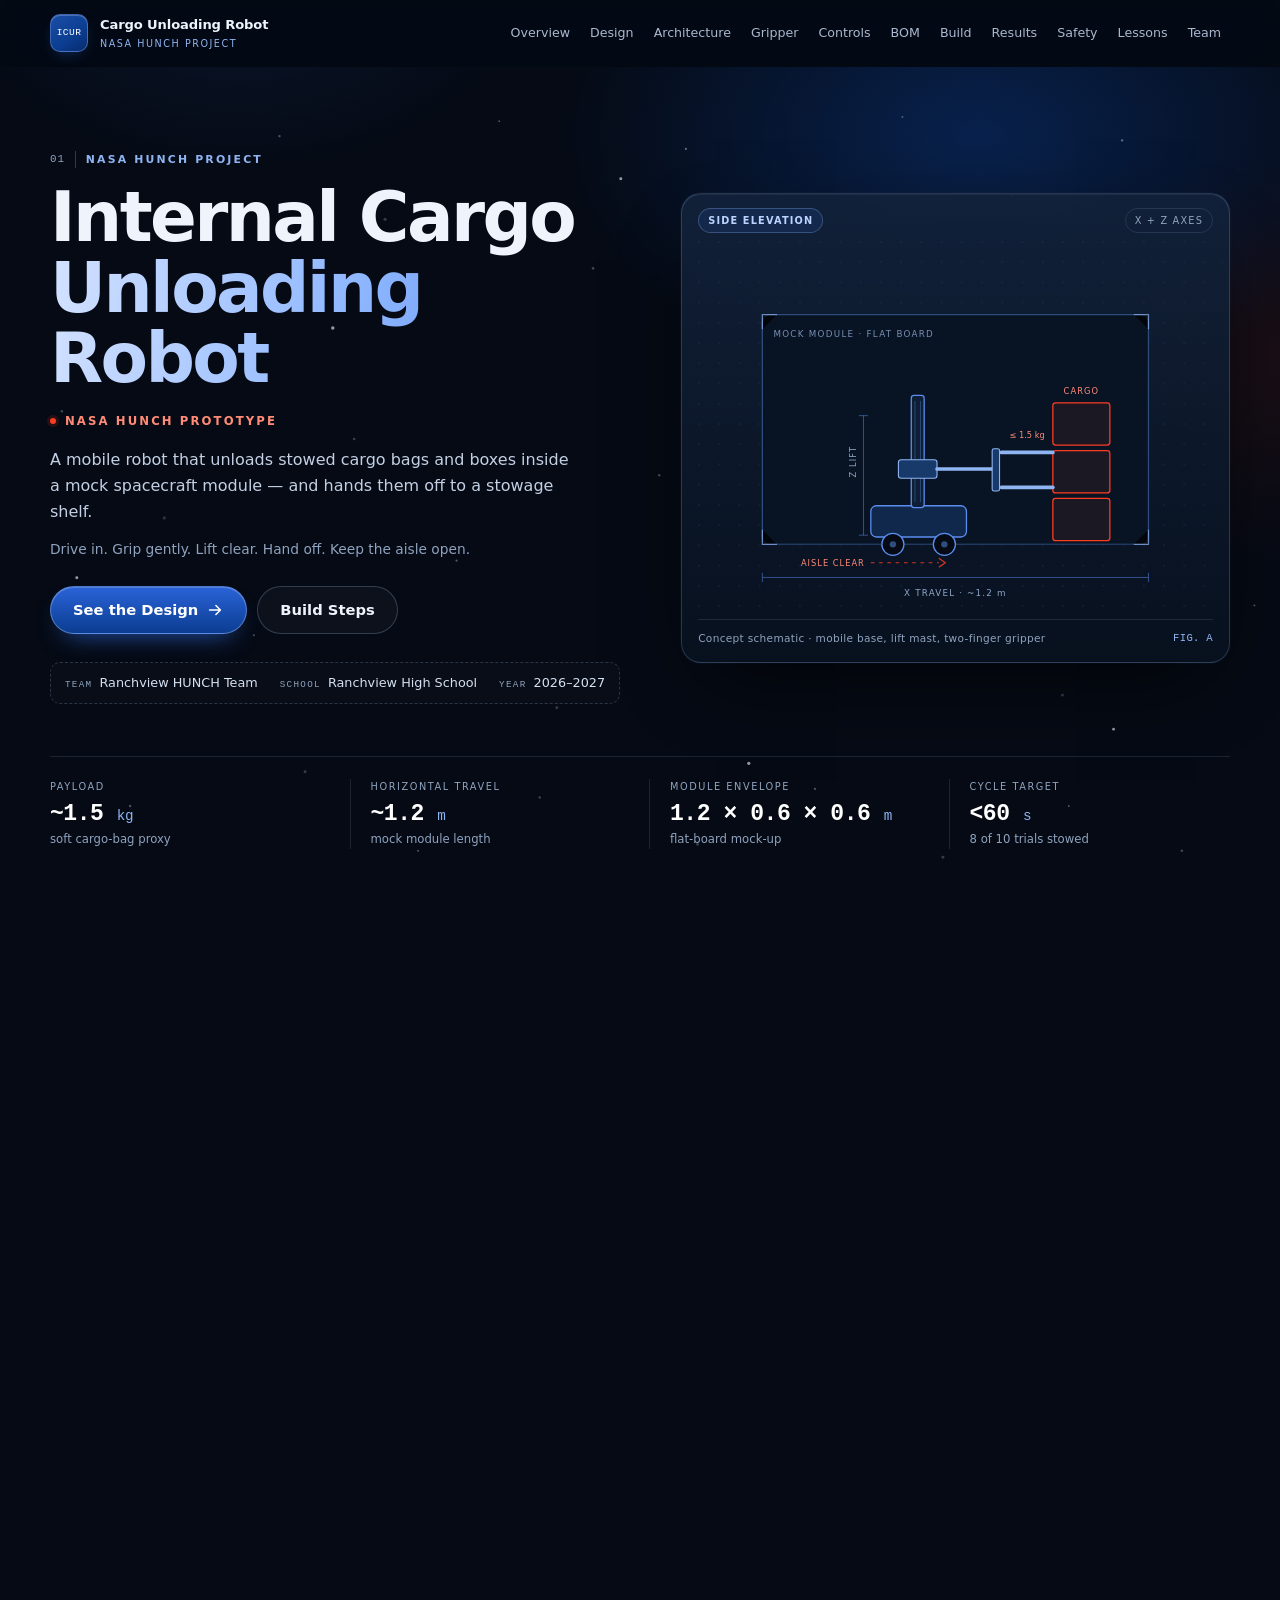
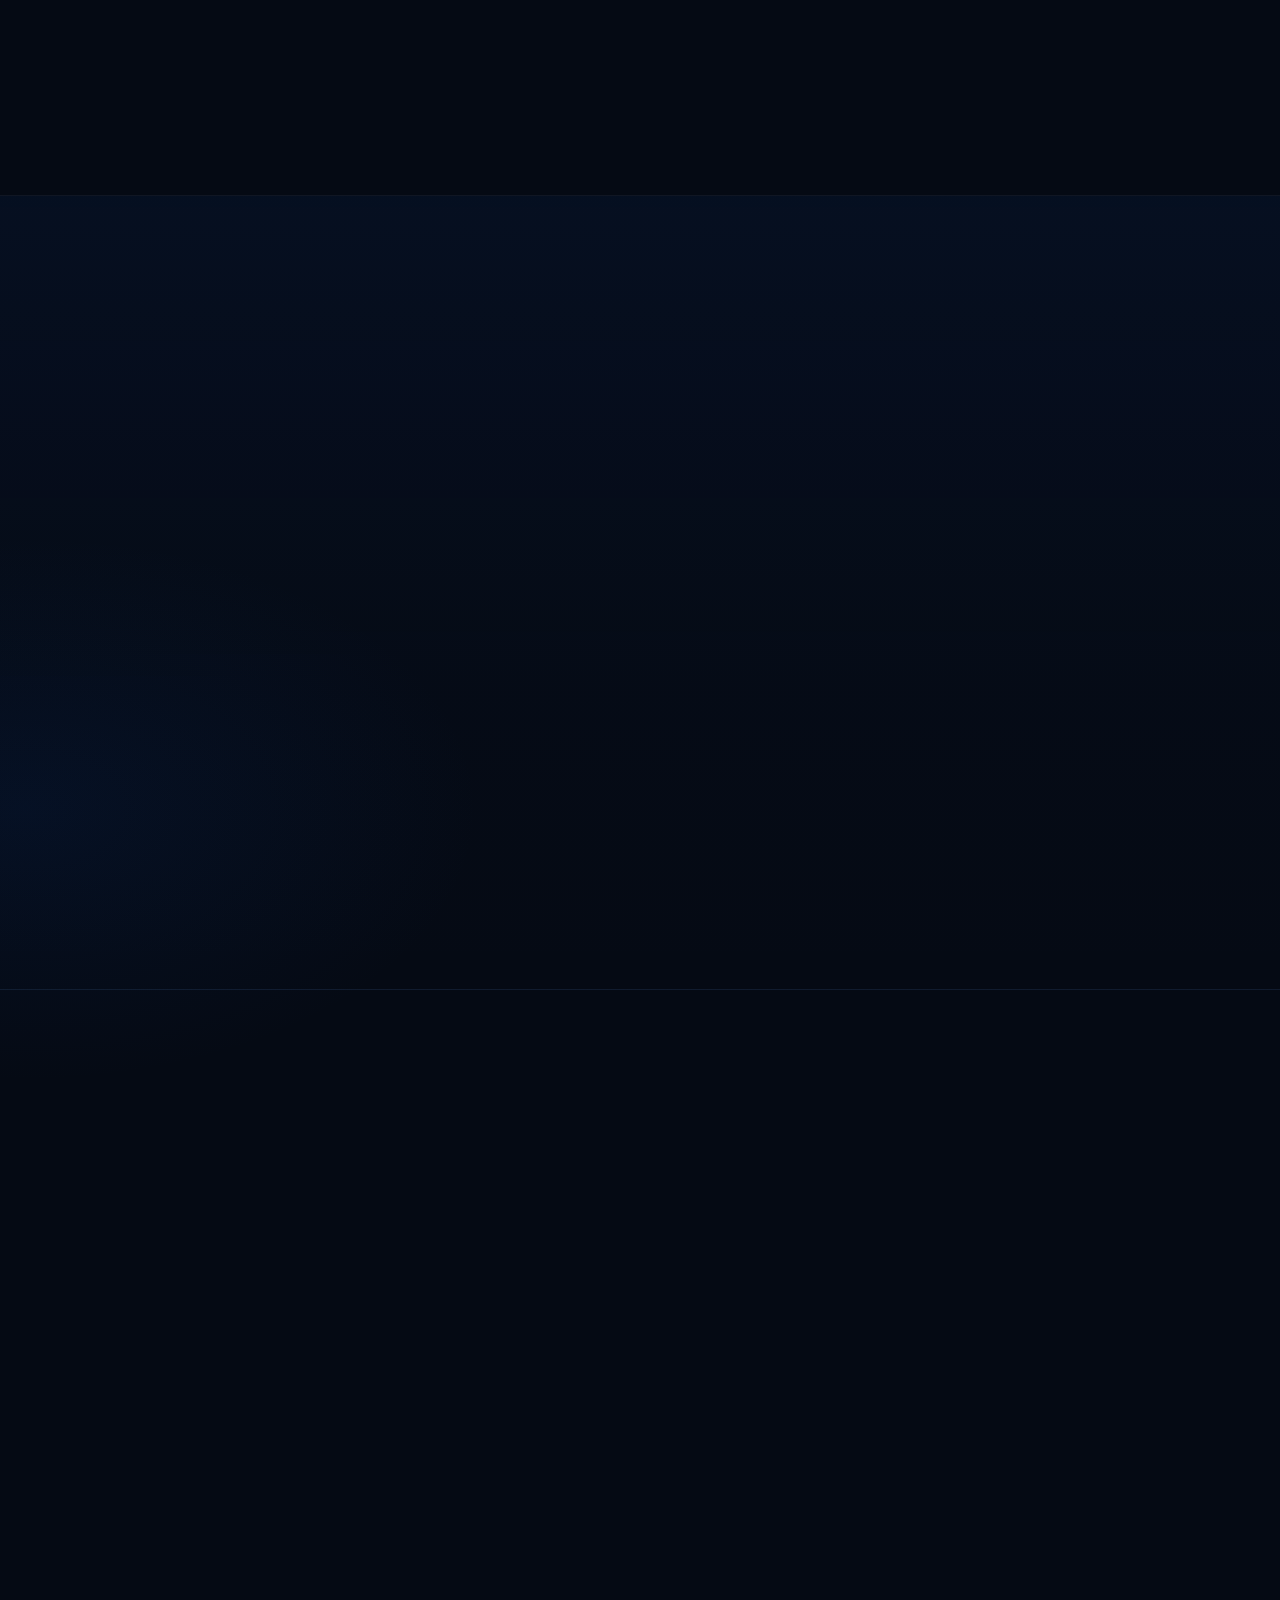
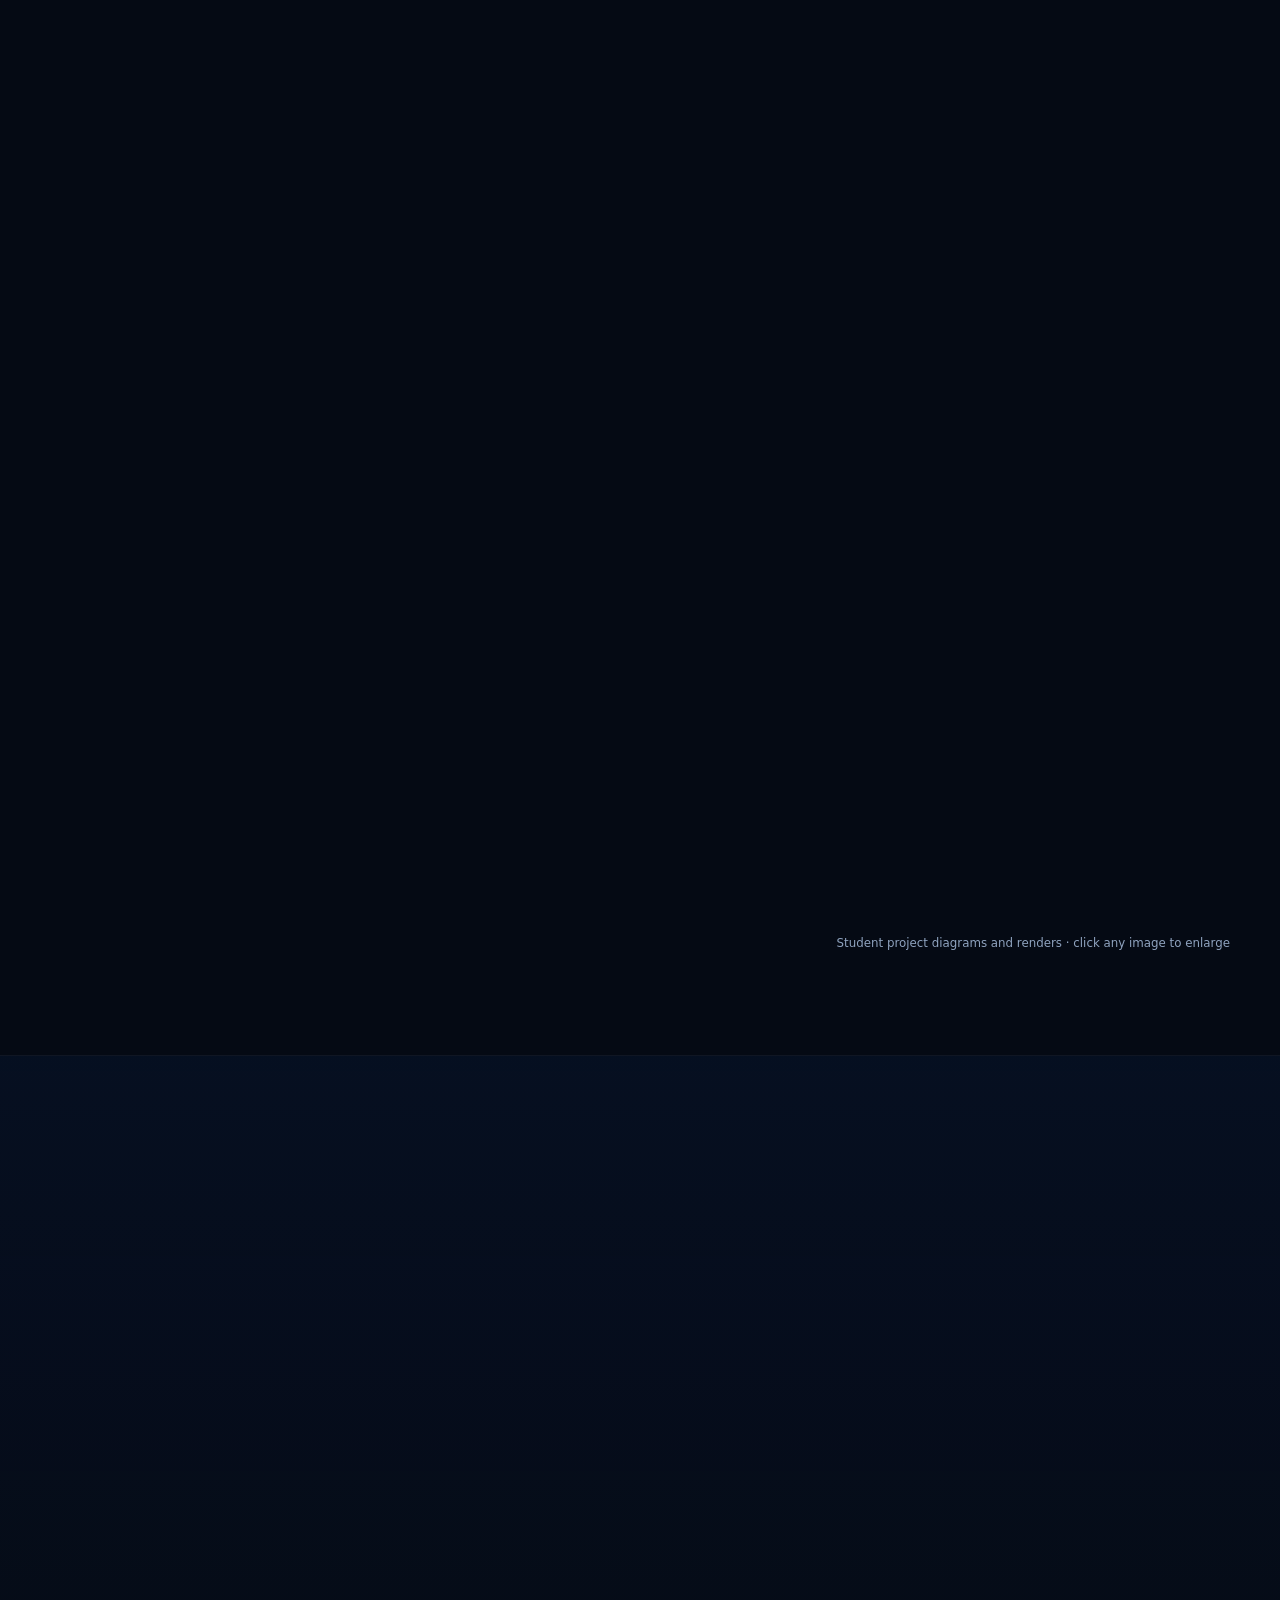
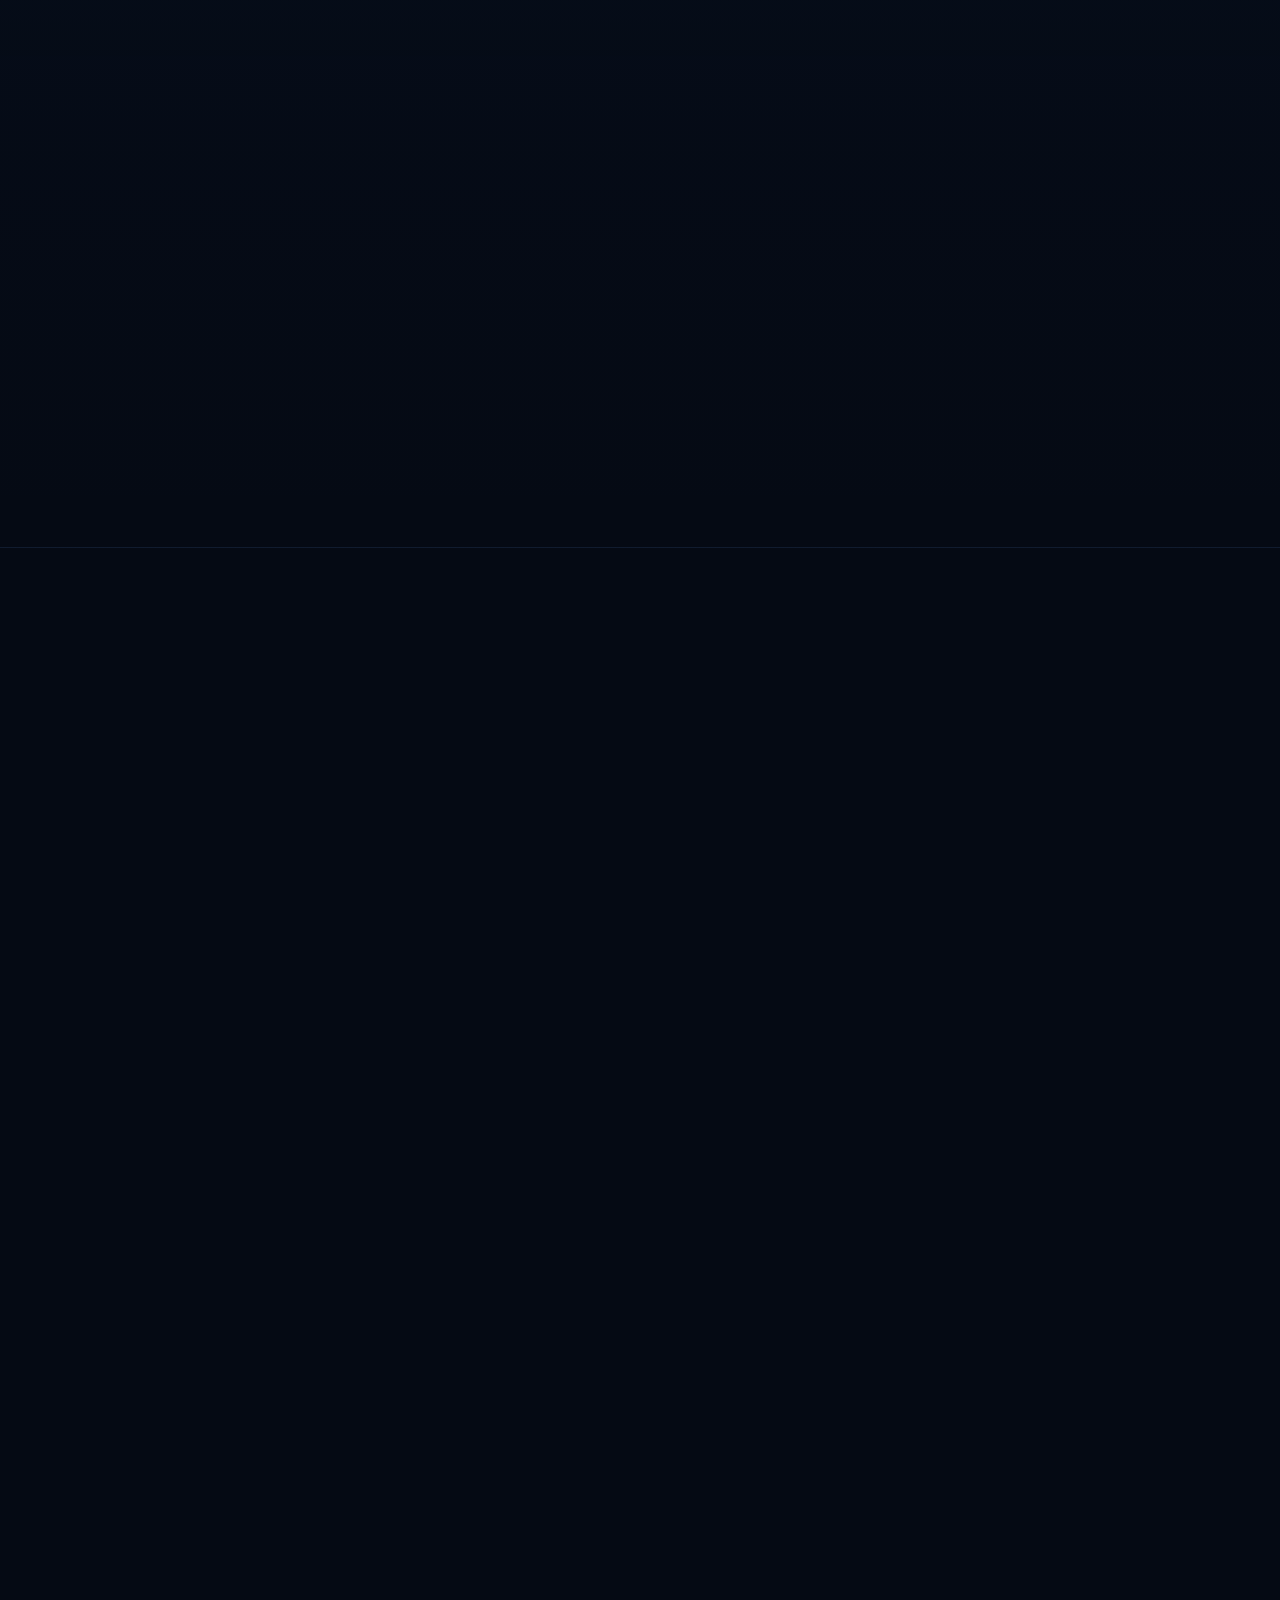
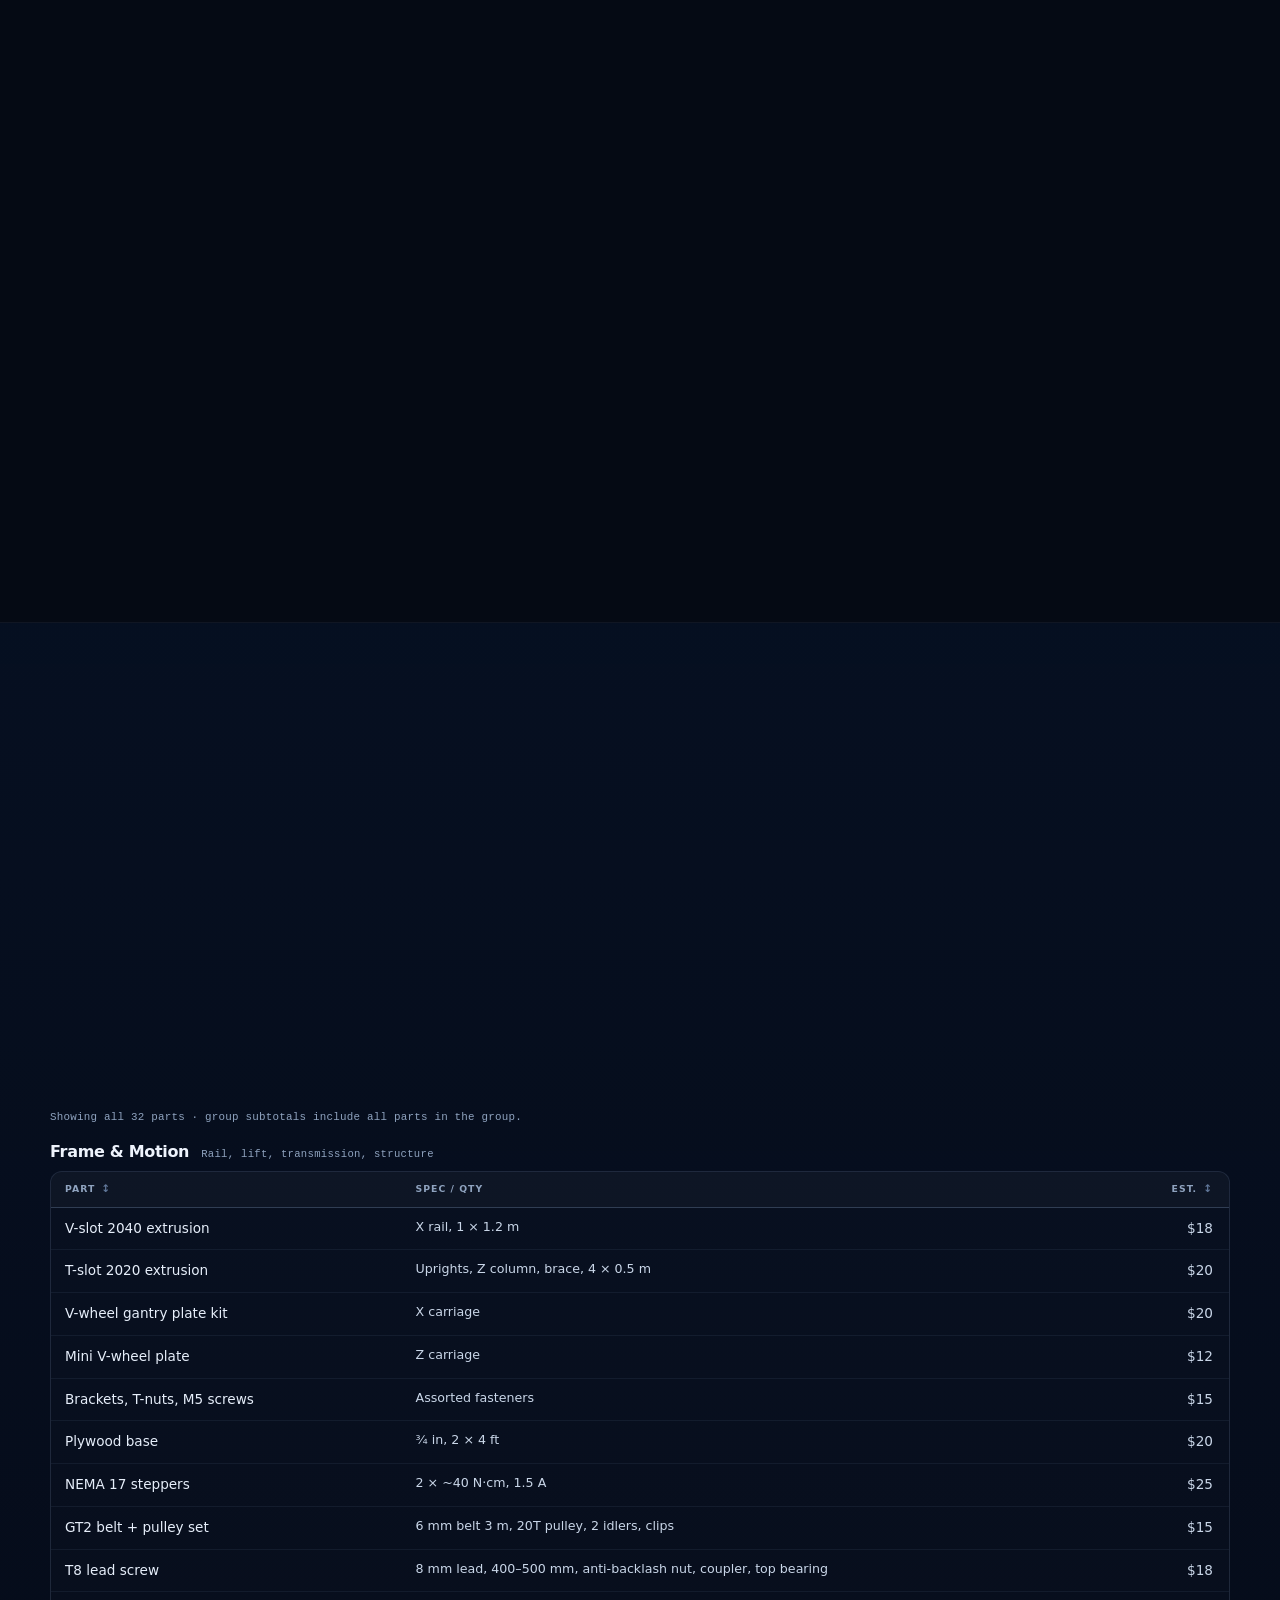
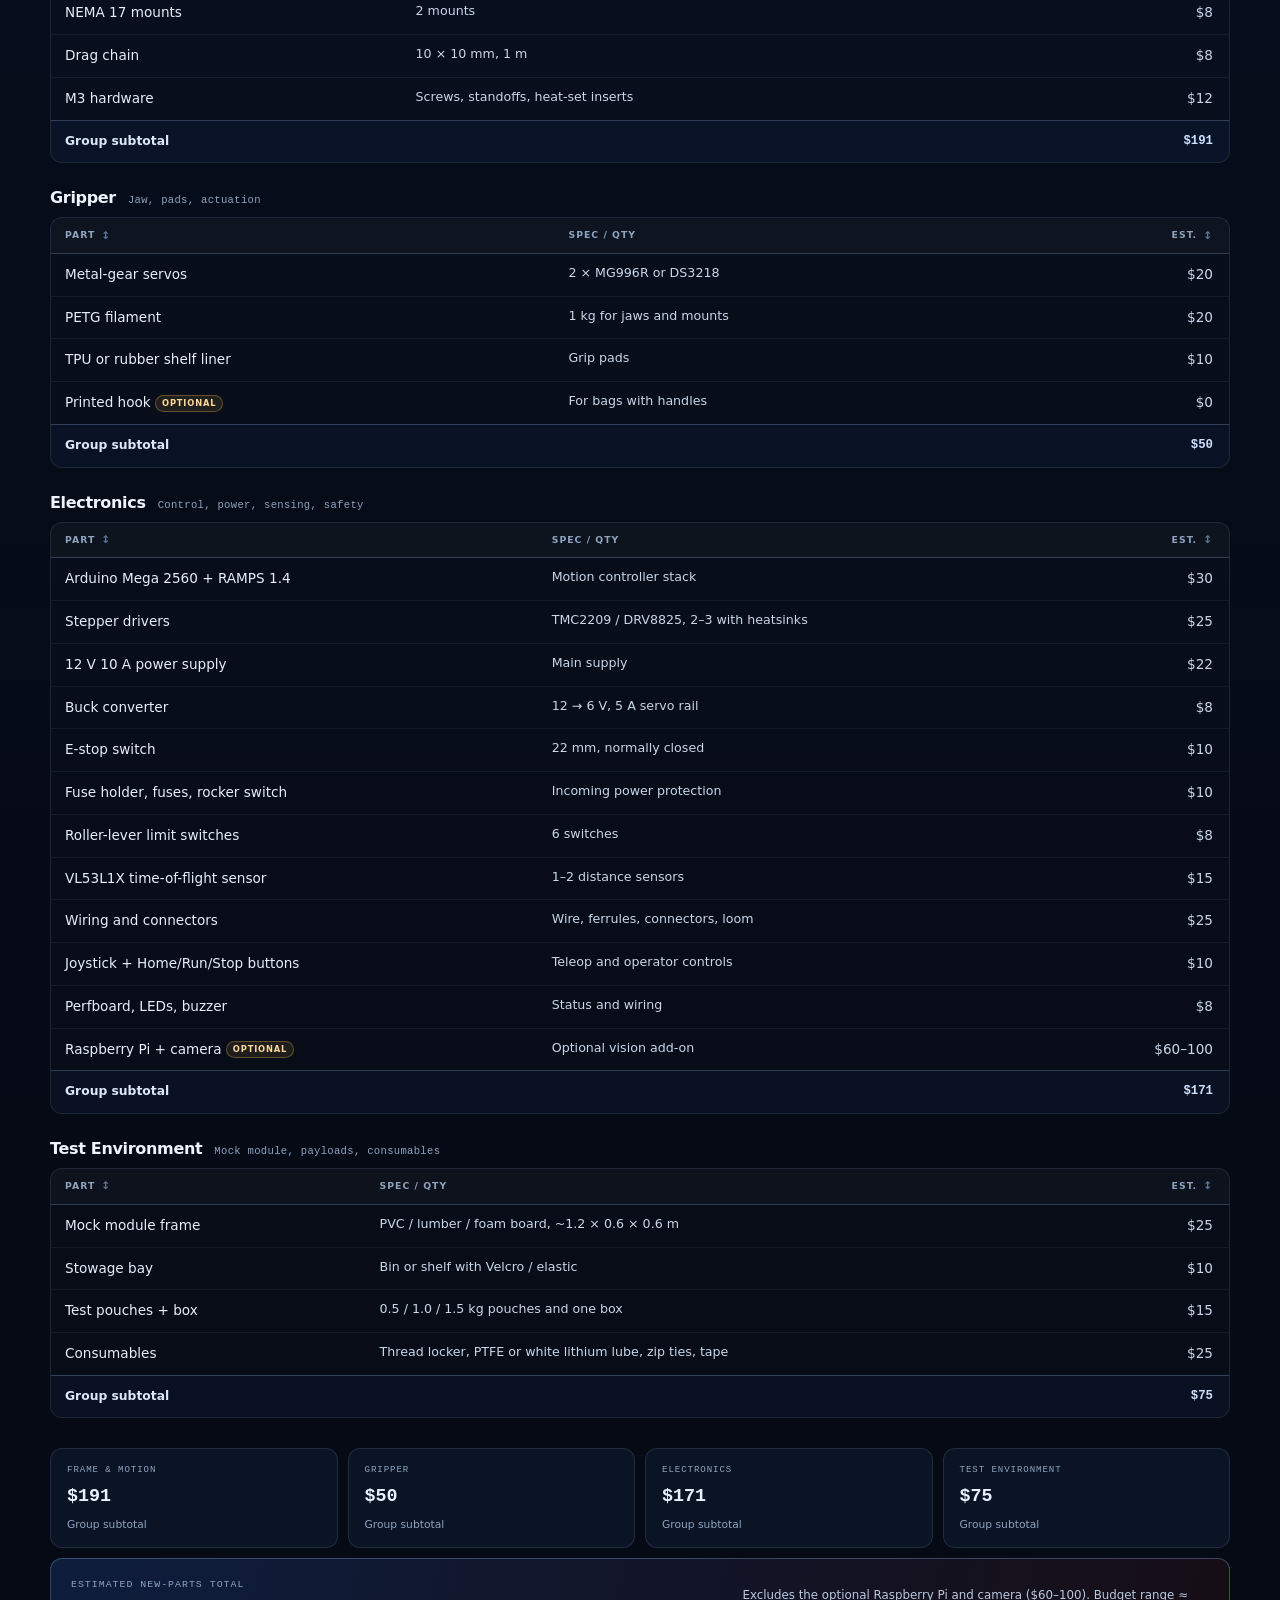
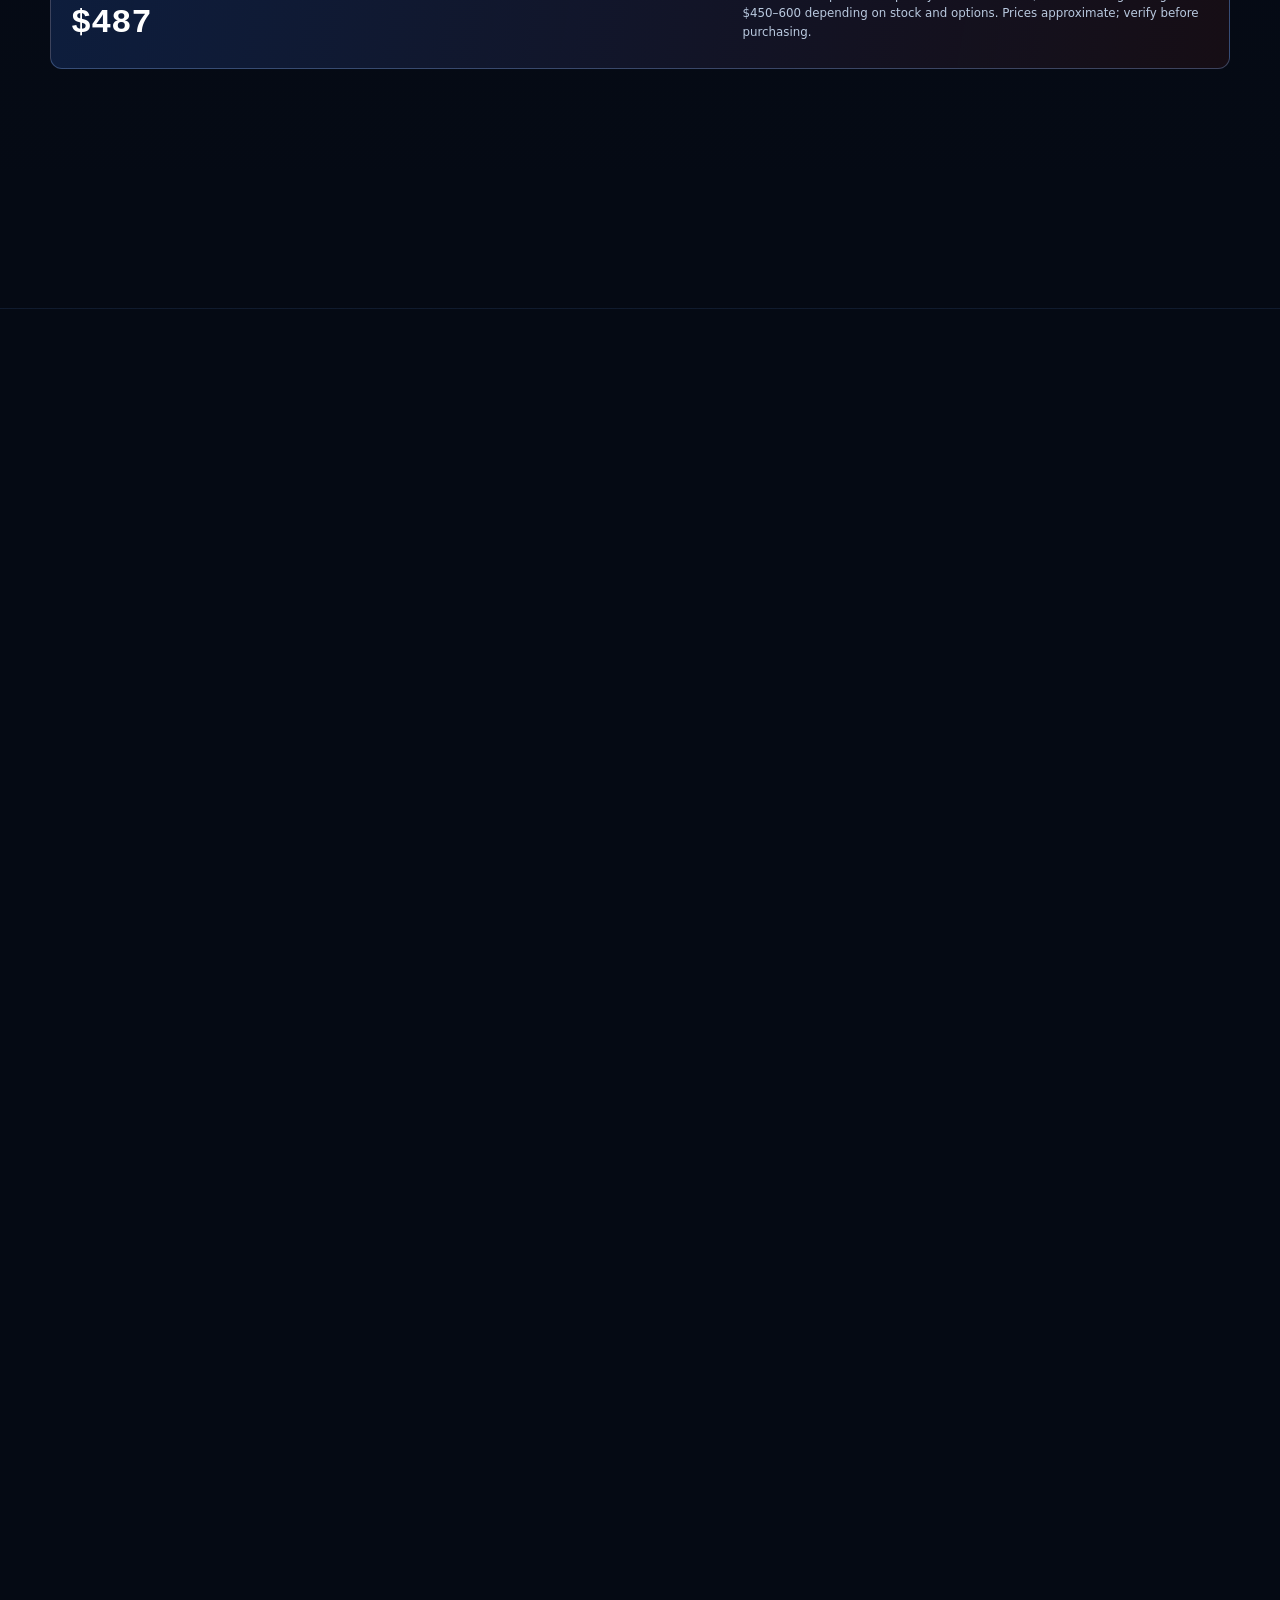
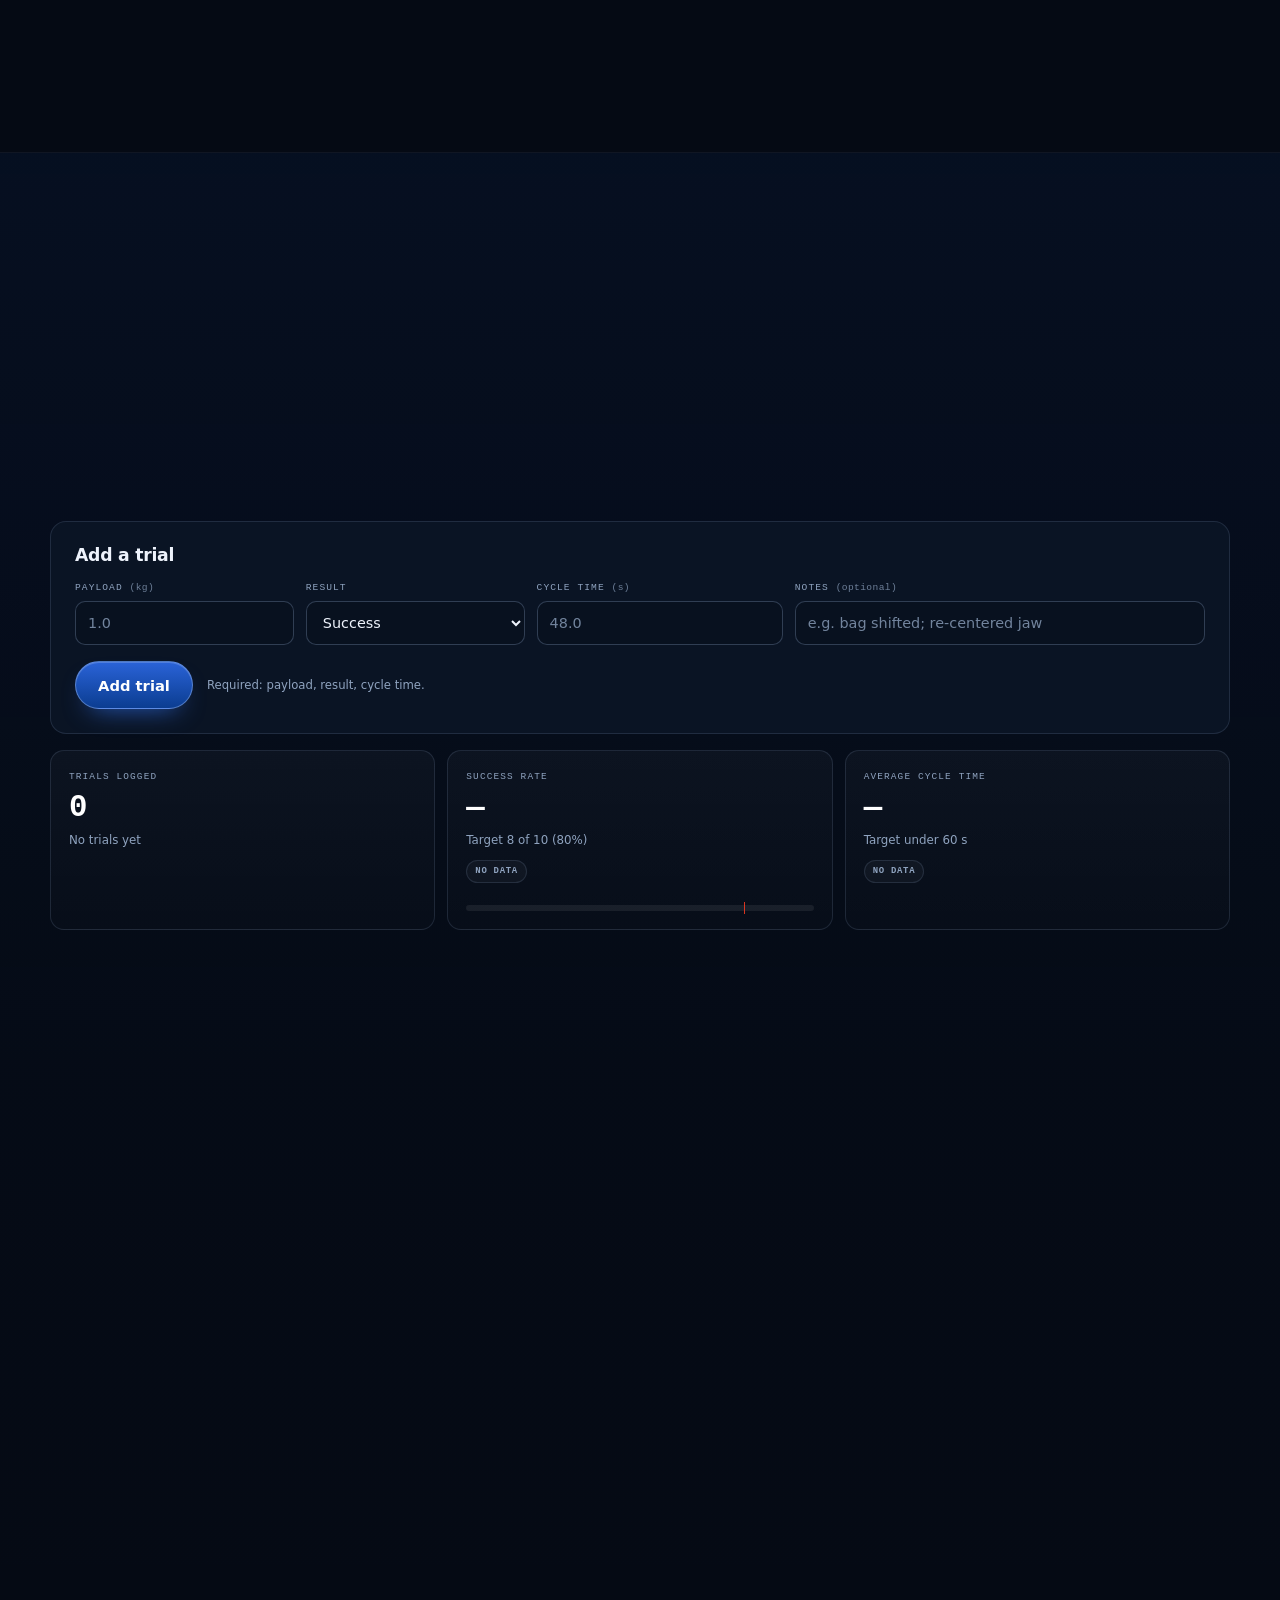
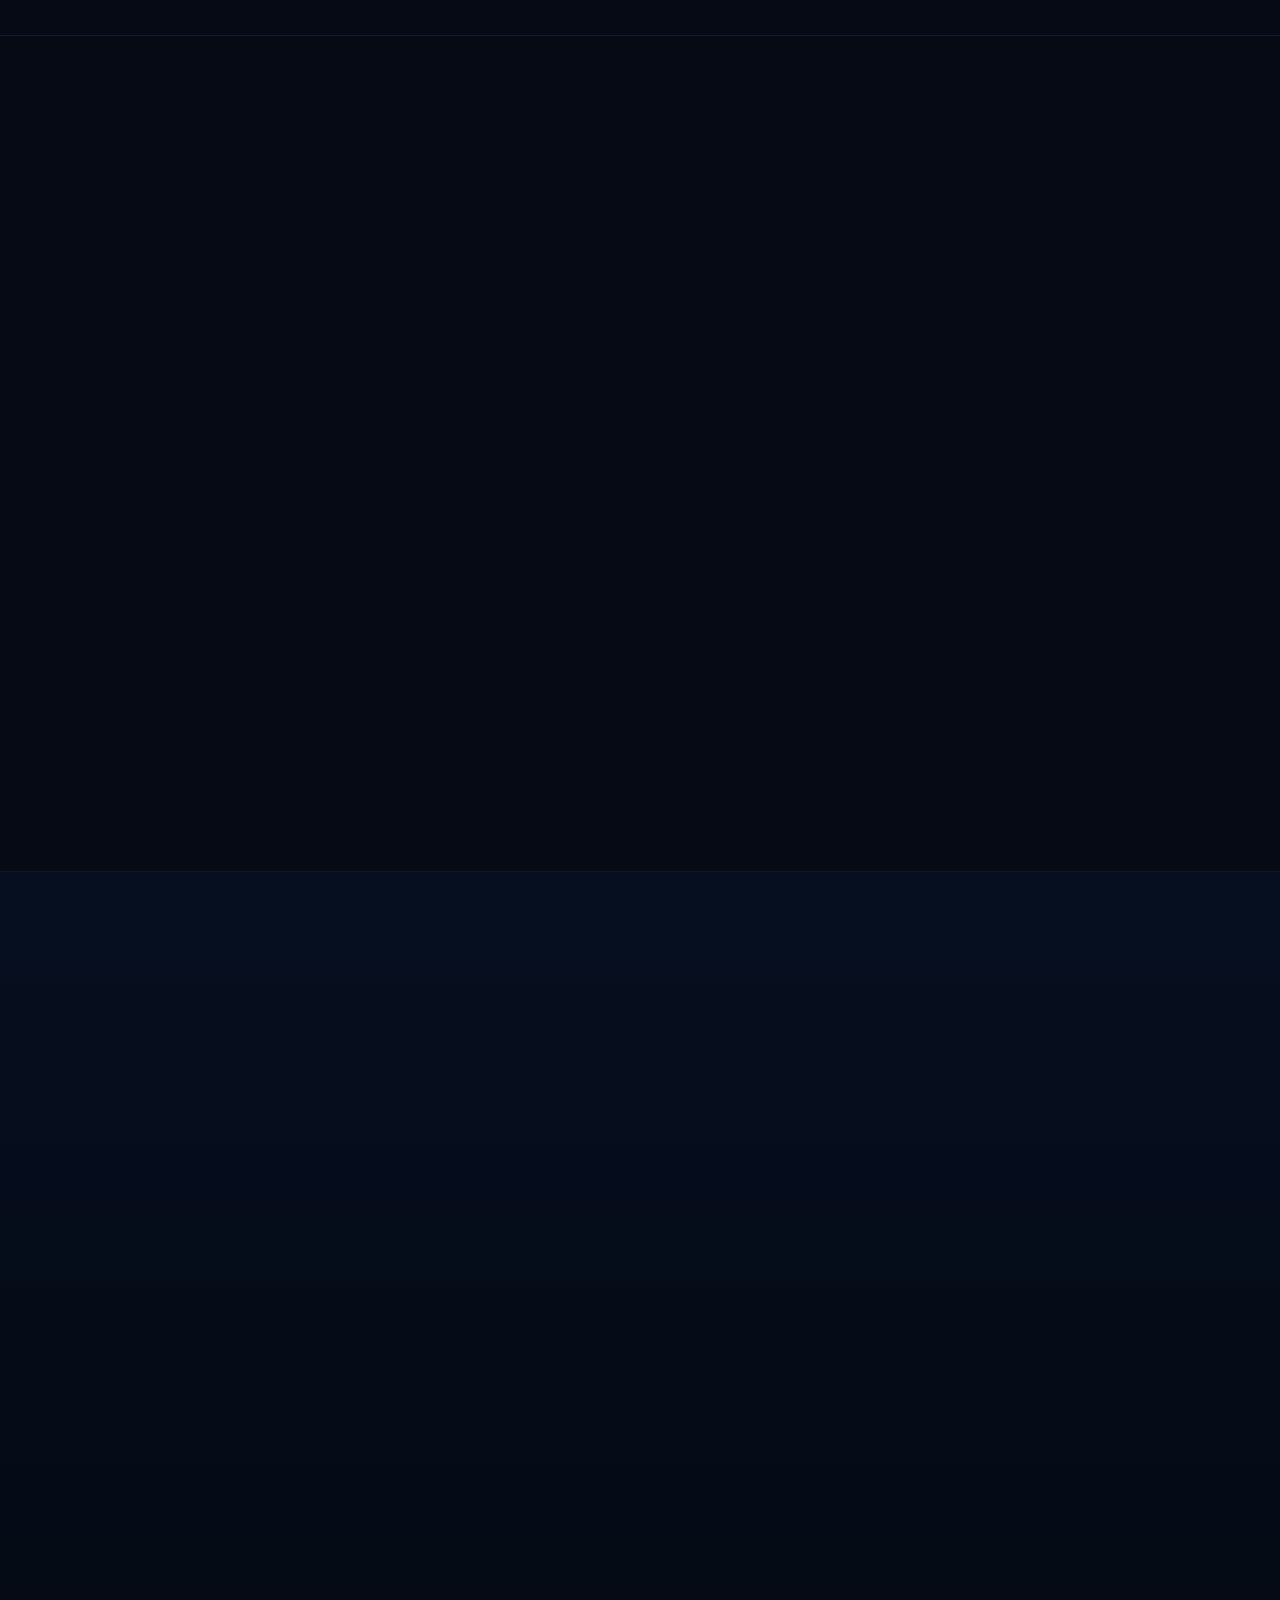
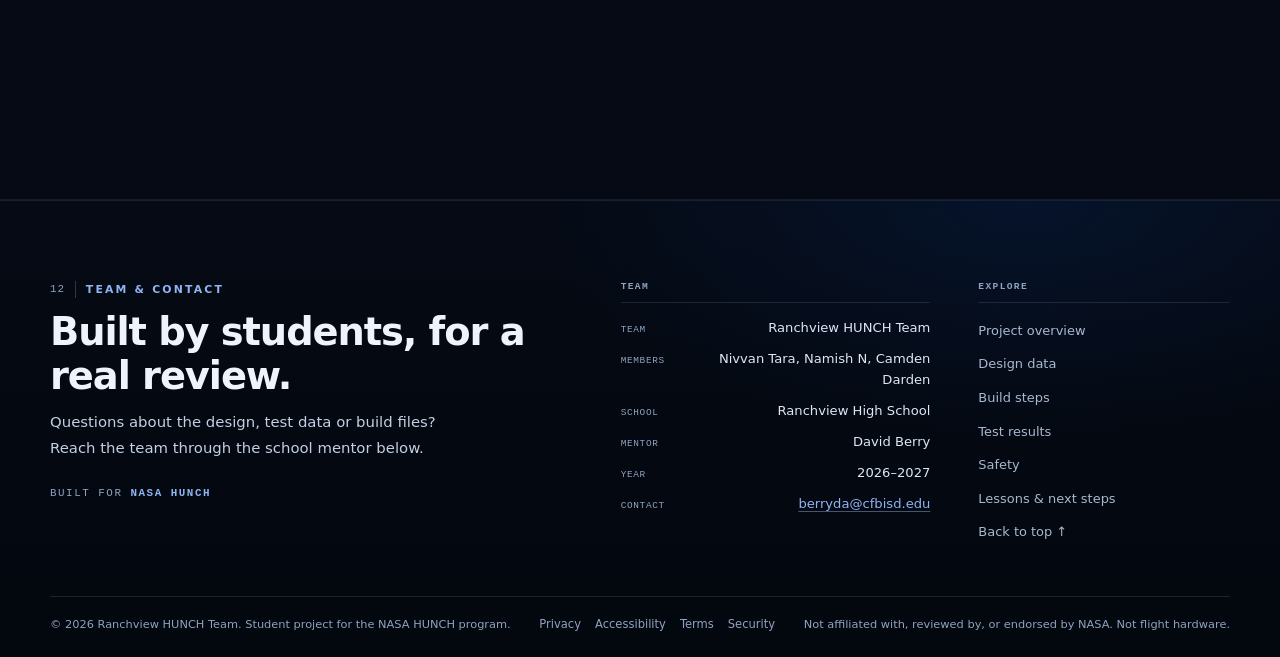
==== index.html @ b8ba5381 "The Beginning" ====
<!DOCTYPE html>
<html lang="en" class="no-js">
<head>
  <meta charset="utf-8" />
  <meta http-equiv="Content-Security-Policy" content="default-src 'self'; base-uri 'none'; object-src 'none'; frame-src 'none'; form-action 'self'; script-src 'self'; style-src 'self'; img-src 'self'; font-src 'self'; connect-src 'none'; media-src 'self'; upgrade-insecure-requests" />
  <meta name="viewport" content="width=device-width, initial-scale=1" />
  <meta name="referrer" content="strict-origin-when-cross-origin" />
  <title>Internal Cargo Unloading Robot | NASA HUNCH Project</title>
  <meta name="description" content="A student-built mobile robot that unloads stowed cargo inside a mock spacecraft module and hands it off to a stowage shelf. NASA HUNCH prototype design, build log, bill of materials and test results." />
  <meta name="theme-color" content="#050A14" />
  <meta name="color-scheme" content="dark" />
  <meta property="og:title" content="Internal Cargo Unloading Robot | NASA HUNCH Project" />
  <meta property="og:description" content="A student-built mobile robot that unloads cargo inside a mock spacecraft module and hands it off to a stowage shelf." />
  <meta property="og:type" content="website" />
  <meta property="og:site_name" content="Internal Cargo Unloading Robot" />
  <meta name="twitter:card" content="summary" />

  <!-- Our own abstract project mark; no NASA artwork. -->
  <link rel="icon" href="favicon.svg" type="image/svg+xml" />

  <link rel="stylesheet" href="styles.css" />

  <!-- External so the strict CSP can use script-src 'self'. Sets js / reduced-motion before paint. -->
  <script src="theme.js"></script>
  <script src="script.js" defer></script>
</head>

<body>
  <a class="skip-link" href="#main">Skip to main content</a>

  <!-- ============================================================
       PROJECT DETAILS
       These values also appear in the hero, the Team & Contact
       footer and the policy pages. Update every copy if they change.
       ============================================================ -->
  <!--
    Team name:   Ranchview HUNCH Team
    Members:     Nivvan Tara, Namish N, Camden Darden
    School:      Ranchview High School
    Mentor:      David Berry
    Year:        2026–2027
    Contact:     berryda@cfbisd.edu
  -->

  <header class="site-header" id="site-header">
    <div class="container site-header__inner">
      <a class="brand" href="#top" aria-label="Internal Cargo Unloading Robot — back to top">
        <span class="brand__mark" aria-hidden="true">ICUR</span>
        <span class="brand__text">
          <span class="brand__name">Cargo Unloading Robot</span>
          <span class="brand__sub">NASA HUNCH Project</span>
        </span>
      </a>

      <button class="nav-toggle" id="nav-toggle" type="button" aria-expanded="false" aria-controls="primary-nav">
        <span class="nav-toggle__bars" aria-hidden="true"><span></span><span></span><span></span></span>
        <span class="sr-only">Open menu</span>
      </button>

      <nav class="nav" id="primary-nav" aria-label="Primary">
        <ul class="nav__list">
          <li><a href="#overview">Overview</a></li>
          <li><a href="#design">Design</a></li>
          <li><a href="#concept">Architecture</a></li>
          <li><a href="#effector">Gripper</a></li>
          <li><a href="#controls">Controls</a></li>
          <li><a href="#bom">BOM</a></li>
          <li><a href="#build">Build</a></li>
          <li><a href="#results">Results</a></li>
          <li><a href="#safety">Safety</a></li>
          <li><a href="#lessons">Lessons</a></li>
          <li><a href="#team">Team</a></li>
        </ul>
      </nav>
    </div>
    <div class="scroll-progress" aria-hidden="true"><span id="scroll-progress-bar"></span></div>
  </header>

  <main id="main" tabindex="-1">
    <noscript>
      <div class="container">
        <p class="noscript-note">
          <strong>JavaScript is off.</strong> The project story, images, design data, build steps and
          safety guidance are still available to read. The bill of materials, demo animation and trial
          log need JavaScript; contact the team if you need the BOM in another format.
        </p>
        <nav class="noscript-nav" aria-label="Project sections">
          <a href="#overview">Overview</a>
          <a href="#design">Design data</a>
          <a href="#concept">Architecture</a>
          <a href="#bom">Bill of materials</a>
          <a href="#build">Build steps</a>
          <a href="#results">Test results</a>
          <a href="#safety">Safety</a>
          <a href="#team">Team</a>
        </nav>
      </div>
    </noscript>

    <!-- ==================== 01 · HERO ==================== -->
    <section class="hero" id="top" aria-labelledby="hero-title">
      <div class="hero__glow" aria-hidden="true"></div>

      <!-- Decorative starfield. Static SVG = no animation cost on scroll. -->
      <svg class="hero__stars" viewBox="0 0 1200 800" preserveAspectRatio="xMidYMid slice" aria-hidden="true" focusable="false">
        <g fill="#DCE9FF">
          <circle cx="84" cy="92" r="1.3" opacity=".7"/><circle cx="182" cy="208" r=".9" opacity=".5"/>
          <circle cx="262" cy="72" r="1.1" opacity=".55"/><circle cx="361" cy="150" r="1.5" opacity=".35"/>
          <circle cx="468" cy="58" r=".8" opacity=".6"/><circle cx="556" cy="196" r="1.2" opacity=".45"/>
          <circle cx="643" cy="84" r="1" opacity=".7"/><circle cx="742" cy="162" r="1.4" opacity=".4"/>
          <circle cx="846" cy="54" r=".9" opacity=".6"/><circle cx="948" cy="128" r="1.3" opacity=".5"/>
          <circle cx="1052" cy="76" r="1.1" opacity=".65"/><circle cx="1146" cy="190" r="1.5" opacity=".35"/>
          <circle cx="58" cy="330" r="1.1" opacity=".45"/><circle cx="154" cy="430" r="1.5" opacity=".3"/>
          <circle cx="238" cy="540" r=".9" opacity=".55"/><circle cx="332" cy="356" r="1.2" opacity=".4"/>
          <circle cx="428" cy="470" r="1" opacity=".6"/><circle cx="522" cy="608" r="1.4" opacity=".35"/>
          <circle cx="618" cy="390" r="1.1" opacity=".5"/><circle cx="712" cy="520" r=".8" opacity=".6"/>
          <circle cx="806" cy="318" r="1.3" opacity=".45"/><circle cx="902" cy="452" r="1" opacity=".55"/>
          <circle cx="996" cy="596" r="1.5" opacity=".35"/><circle cx="1088" cy="380" r="1.1" opacity=".5"/>
          <circle cx="1176" cy="512" r=".9" opacity=".6"/><circle cx="122" cy="700" r="1.2" opacity=".5"/>
          <circle cx="286" cy="668" r="1.4" opacity=".35"/><circle cx="392" cy="742" r=".9" opacity=".6"/>
          <circle cx="506" cy="692" r="1.1" opacity=".45"/><circle cx="654" cy="736" r="1.3" opacity=".4"/>
          <circle cx="764" cy="684" r="1" opacity=".55"/><circle cx="884" cy="748" r="1.4" opacity=".35"/>
          <circle cx="1002" cy="700" r=".9" opacity=".55"/><circle cx="1108" cy="742" r="1.2" opacity=".45"/>
        </g>
        <g class="stars--twinkle" fill="#ECF3FF">
          <circle cx="312" cy="252" r="1.6"/><circle cx="582" cy="112" r="1.4"/>
          <circle cx="928" cy="244" r="1.5"/><circle cx="1044" cy="628" r="1.3"/>
          <circle cx="72" cy="486" r="1.4"/><circle cx="702" cy="660" r="1.5"/>
        </g>
      </svg>

      <div class="container hero__grid">
        <div class="hero__copy">
          <p class="eyebrow"><span class="eyebrow__num">01</span>NASA HUNCH Project</p>
          <h1 id="hero-title">Internal Cargo <br /><span>Unloading Robot</span></h1>
          <p class="hero__subtitle"><span aria-hidden="true"></span>NASA HUNCH Prototype</p>
          <p class="hero__lead">
            A mobile robot that unloads stowed cargo bags and boxes inside a mock spacecraft
            module — and hands them off to a stowage shelf.
          </p>
          <p class="hero__tagline">Drive in. Grip gently. Lift clear. Hand off. Keep the aisle open.</p>

          <div class="hero__actions">
            <a class="btn btn--primary" href="#design">
              See the Design
              <svg viewBox="0 0 20 20" aria-hidden="true" focusable="false"><path d="M4 10h11M11 5l5 5-5 5" fill="none" stroke="currentColor" stroke-width="1.7" stroke-linecap="round" stroke-linejoin="round"/></svg>
            </a>
            <a class="btn btn--ghost" href="#build">Build Steps</a>
          </div>

          <div class="hero__meta" role="group" aria-label="Project team">
            <span class="hero__meta-item"><span>Team</span>Ranchview HUNCH Team</span>
            <span class="hero__meta-item"><span>School</span>Ranchview High School</span>
            <span class="hero__meta-item"><span>Year</span>2026–2027</span>
          </div>
        </div>

        <figure class="hero__schematic">
          <div class="hero__schematic-top">
            <span class="chip">Side elevation</span>
            <span class="chip chip--quiet">X + Z axes</span>
          </div>
          <svg class="schematic" viewBox="0 0 560 400" role="img" aria-labelledby="schematic-title schematic-desc" focusable="false">
            <title id="schematic-title">Robot concept side-elevation schematic</title>
            <desc id="schematic-desc">A mobile base with a vertical mast and two-finger gripper inside a mock module. A stack of cargo sits at the right wall, and dimension lines show about 1.2 metres of travel and a 0.6 metre module height and depth.</desc>
            <defs>
              <pattern id="schematic-dots" width="22" height="22" patternUnits="userSpaceOnUse">
                <circle cx="1" cy="1" r="1" fill="#2B3E5D" opacity=".55"/>
              </pattern>
            </defs>
            <rect width="560" height="400" fill="url(#schematic-dots)" opacity=".6"/>

            <!-- mock module -->
            <rect x="70" y="80" width="420" height="250" rx="8" fill="#081324" stroke="#2E4C7C" stroke-width="1.4"/>
            <path d="M70 330h420" stroke="#1E355A" stroke-width="1"/>
            <text x="82" y="104" fill="#7890B4" font-size="9.5" letter-spacing="1.4">MOCK MODULE · FLAT BOARD</text>

            <!-- cargo stack at right -->
            <g stroke="#FC3D21" fill="rgba(252,61,33,.08)" stroke-width="1.4">
              <rect x="386" y="176" width="62" height="46" rx="3"/>
              <rect x="386" y="228" width="62" height="46" rx="3"/>
              <rect x="386" y="280" width="62" height="46" rx="3"/>
            </g>
            <text x="417" y="166" fill="#FF8B76" font-size="9" text-anchor="middle" letter-spacing="1.2">CARGO</text>

            <!-- robot base -->
            <rect x="188" y="288" width="104" height="34" rx="6" fill="#10284C" stroke="#5B8DEF" stroke-width="1.4"/>
            <circle cx="212" cy="330" r="12" fill="#050A14" stroke="#5B8DEF" stroke-width="1.4"/>
            <circle cx="268" cy="330" r="12" fill="#050A14" stroke="#5B8DEF" stroke-width="1.4"/>
            <circle cx="212" cy="330" r="3.5" fill="#2E4C7C"/>
            <circle cx="268" cy="330" r="3.5" fill="#2E4C7C"/>

            <!-- mast -->
            <rect x="232" y="168" width="14" height="122" rx="3" fill="#0D1E36" stroke="#5B8DEF" stroke-width="1.4"/>
            <path d="M236 174v110M242 174v110" stroke="#2E4C7C" stroke-width="1"/>

            <!-- lift carriage + gripper -->
            <rect x="218" y="238" width="42" height="20" rx="3" fill="#173A6B" stroke="#8FB4F2" stroke-width="1.2"/>
            <path d="M260 248h62" stroke="#8FB4F2" stroke-width="4" stroke-linecap="round"/>
            <rect x="320" y="226" width="8" height="46" rx="2" fill="#173A6B" stroke="#8FB4F2" stroke-width="1.2"/>
            <rect x="328" y="228" width="60" height="4" rx="2" fill="#8FB4F2"/>
            <rect x="328" y="266" width="60" height="4" rx="2" fill="#8FB4F2"/>
            <text x="358" y="214" fill="#FF8B76" font-size="9" text-anchor="middle">≤ 1.5 kg</text>

            <!-- Z axis dimension -->
            <g stroke="#5B8DEF" stroke-width="1">
              <path d="M180 190v130" opacity=".55"/>
              <path d="M175 190h10M175 320h10" opacity=".55"/>
            </g>
            <text x="172" y="240" fill="#8FA6C9" font-size="9" text-anchor="middle" transform="rotate(-90 172 240)" letter-spacing="1.2">Z LIFT</text>

            <!-- X axis dimension -->
            <g stroke="#5B8DEF" stroke-width="1">
              <path d="M70 366h420" opacity=".55"/>
              <path d="M70 361v10M490 361v10" opacity=".55"/>
            </g>
            <text x="280" y="386" fill="#8FA6C9" font-size="9.5" text-anchor="middle" letter-spacing="1.3">X TRAVEL · ~1.2 m</text>

            <!-- horizontal travel arrow -->
            <g stroke="#FC3D21" stroke-width="1.3" fill="none" opacity=".85">
              <path d="M188 350h74" stroke-dasharray="4 5"/>
              <path d="M262 345l7 5-7 5"/>
            </g>
            <text x="112" y="353" fill="#FF8B76" font-size="9" letter-spacing="1.1">AISLE CLEAR</text>

            <!-- corner ticks -->
            <g stroke="#8FB4F2" stroke-width="1.4" opacity=".7">
              <path d="M70 96V80h16M474 80h16v16M490 314v16h-16M86 330H70v-16"/>
            </g>
          </svg>
          <figcaption>
            <span>Concept schematic · mobile base, lift mast, two-finger gripper</span>
            <span class="mono">FIG. A</span>
          </figcaption>
        </figure>
      </div>

      <div class="container">
        <dl class="hero__stats">
          <div class="hero__stat">
            <dt>Payload</dt>
            <dd>~1.5 <span>kg</span></dd>
            <p>soft cargo-bag proxy</p>
          </div>
          <div class="hero__stat">
            <dt>Horizontal travel</dt>
            <dd>~1.2 <span>m</span></dd>
            <p>mock module length</p>
          </div>
          <div class="hero__stat">
            <dt>Module envelope</dt>
            <dd>1.2 × 0.6 × 0.6 <span>m</span></dd>
            <p>flat-board mock-up</p>
          </div>
          <div class="hero__stat">
            <dt>Cycle target</dt>
            <dd>&lt;60 <span>s</span></dd>
            <p>8 of 10 trials stowed</p>
          </div>
        </dl>
      </div>
    </section>

    <!-- ==================== 02 · OVERVIEW ==================== -->
    <section class="section" id="overview" aria-labelledby="overview-title">
      <div class="container">
        <div class="section-head" data-reveal>
          <p class="eyebrow"><span class="eyebrow__num">02</span>Project overview</p>
          <h2 id="overview-title">Cargo movement, without closing the aisle.</h2>
          <p class="section-lead">
            A compact mobile robot picks stowed bags and boxes from a mock spacecraft module and
            hands them to a stowage shelf — keeping the central aisle open the whole time.
          </p>
        </div>

        <div class="overview">
          <div class="overview__copy" data-reveal>
            <p>
              Inside a spacecraft, every item has a place, and moving it between those places costs
              crew time and attention. This prototype explores a small, low-cost way to take stowed
              cargo out of a rack and transfer it to a hand-off point while the aisle stays usable.
            </p>
            <p>
              The robot drives down the marked centerline, identifies a bag or box, grips it gently,
              lifts it clear of the rack, carries it to the drop-off zone, and records the hand-off.
              We test on a flat-board mock module so the mechanism and sequence can be iterated
              quickly. A curved module shell is the planned later upgrade.
            </p>
            <p class="muted">
              Prototype boundaries: soft cargo bags and light boxes up to about 1.5 kg, one item at a
              time, operator-supervised. Final requirements are confirmed against the project brief.
            </p>
          </div>

          <aside class="scope-card" data-reveal>
            <p class="scope-card__label">Success looks like</p>
            <ul class="checklist">
              <li>Lift and hold a 1 kg bag</li>
              <li>Carry it 1 m without a drop</li>
              <li>Stow it correctly in 8 of 10 trials</li>
              <li>Finish a cycle in under 60 seconds</li>
              <li>Keep the central aisle clear</li>
              <li>Stop safely on command or fault</li>
            </ul>
          </aside>
        </div>

        <div class="callout callout--blue" data-reveal>
          <span class="callout__icon" aria-hidden="true">
            <svg viewBox="0 0 24 24" focusable="false"><circle cx="12" cy="12" r="9" fill="none" stroke="currentColor" stroke-width="1.6"/><path d="M12 11v5M12 8h.01" stroke="currentColor" stroke-width="1.8" stroke-linecap="round"/></svg>
          </span>
          <div>
            <p class="callout__title">The aisle is a hard constraint</p>
            <p class="callout__text">
              The robot and its lift must stay inside the marked lane while reaching cargo on either
              side. Cargo A–D positions, rack clearance and the hand-off shelf are all marked on the
              mock module before any powered testing.
            </p>
          </div>
        </div>
      </div>
    </section>

    <!-- ==================== 03 · DESIGN DATA ==================== -->
    <section class="section section--tint" id="design" aria-labelledby="design-title">
      <div class="container">
        <div class="section-head" data-reveal>
          <p class="eyebrow"><span class="eyebrow__num">03</span>Design data</p>
          <h2 id="design-title">Numbers we can test against.</h2>
          <p class="section-lead">
            The targets below define the prototype. Each one has a measurable pass/fail check, so a
            demo can be judged the same way every time.
          </p>
        </div>

        <div class="stat-grid" data-reveal-group>
          <article class="stat">
            <span class="stat__index">01</span>
            <p class="stat__label">Payload</p>
            <p class="stat__value">up to ~1.5 <span>kg</span></p>
            <p class="stat__note">Soft cargo-bag proxy; light boxes for early tests.</p>
          </article>
          <article class="stat">
            <span class="stat__index">02</span>
            <p class="stat__label">Horizontal travel</p>
            <p class="stat__value">~1.2 <span>m</span></p>
            <p class="stat__note">Along the mock module centerline.</p>
          </article>
          <article class="stat">
            <span class="stat__index">03</span>
            <p class="stat__label">Mock module envelope</p>
            <p class="stat__value stat__value--small">1.2 × 0.6 × 0.6 <span>m</span></p>
            <p class="stat__note">Flat-board module; curved shell later.</p>
          </article>
          <article class="stat">
            <span class="stat__index">04</span>
            <p class="stat__label">Axes &amp; end effector</p>
            <p class="stat__value">X + Z</p>
            <p class="stat__note">Horizontal X travel and vertical Z lift; the gripper engages and releases cargo.</p>
          </article>

          <article class="stat stat--wide">
            <span class="stat__index">05</span>
            <p class="stat__label">Performance target</p>
            <p class="stat__value">1 kg · 1 m · 8 of 10</p>
            <p class="stat__note">Lift a 1 kg bag, carry it 1 m, and stow it successfully in 8 of 10 trials — with each cycle under 60 seconds.</p>
            <ul class="target-chips" aria-label="Target details">
              <li>Lift 1 kg</li>
              <li>Carry 1 m</li>
              <li>Stow 8/10</li>
              <li>Cycle &lt;60 s</li>
            </ul>
          </article>

          <article class="stat stat--wide stat--note">
            <span class="stat__index">06</span>
            <p class="stat__label">Requirement baseline</p>
            <p class="stat__note">
              These are prototype targets, not final acceptance criteria. Requirements and tolerances
              are confirmed against the project brief before the final test campaign, and any
              deviation is recorded in the test log.
            </p>
            <p class="stat__foot">Baseline to be re-checked with mentor · NASA HUNCH</p>
          </article>
        </div>
      </div>
    </section>

    <!-- ==================== 04 · CONCEPT & ARCHITECTURE ==================== -->
    <section class="section" id="concept" aria-labelledby="concept-title">
      <div class="container">
        <div class="section-head" data-reveal>
          <p class="eyebrow"><span class="eyebrow__num">04</span>Concept &amp; architecture</p>
          <h2 id="concept-title">Two approaches, one build.</h2>
          <p class="section-lead">
            We started from a Cartesian reference design, then adapted it into a mobile prototype
            that could be built, tested and iterated with school resources.
          </p>
        </div>

        <div class="approach-grid" data-reveal-group>
          <article class="approach">
            <div class="approach__head">
              <span class="approach__tag">A · Reference design</span>
            </div>
            <h3>Cartesian rail + lift</h3>
            <p class="muted">
              A horizontal X rail carries a vertical Z lift with a gripper on the end. Simple
              kinematics and repeatable coordinates make it easy to reason about.
            </p>
            <ul class="mini-list">
              <li><strong>Structure:</strong> fixed V-slot frame, X gantry, Z column</li>
              <li><strong>Strength:</strong> rigid, precise, no base motion to stabilize</li>
              <li><strong>Trade-off:</strong> floor space and a large fixed envelope</li>
            </ul>
          </article>

          <article class="approach approach--chosen">
            <div class="approach__head">
              <span class="approach__tag approach__tag--chosen">B · Prototype concept</span>
              <span class="badge badge--blue">Our build</span>
            </div>
            <h3>VEX base + 3D-printed lift</h3>
            <p class="muted">
              A VEX drive base carries a 3D-printed vertical lift and gripper. The lift and gripper
              sit on the base, the vertical lift runs inside the mast, and the assembly can reach
              stacked cargo.
            </p>
            <ul class="mini-list">
              <li><strong>Structure:</strong> VEX chassis, printed mast, T8 lead screw, two-finger jaw</li>
              <li><strong>Strength:</strong> mobile, compact, quick to prototype and repair</li>
              <li><strong>Trade-off:</strong> mast stiffness, cable routing and tip-over margin</li>
            </ul>
          </article>
        </div>

        <div class="callout callout--amber" data-reveal>
          <span class="callout__icon" aria-hidden="true">
            <svg viewBox="0 0 24 24" focusable="false"><path d="M12 3.5 21 20H3L12 3.5Z" fill="none" stroke="currentColor" stroke-width="1.6" stroke-linejoin="round"/><path d="M12 9v5M12 17h.01" stroke="currentColor" stroke-width="1.8" stroke-linecap="round"/></svg>
          </span>
          <div>
            <p class="callout__title">Build tip</p>
            <p class="callout__text">
              Keep the lift jaw centered over the base to limit tipping moment, and test with
              lightweight boxes first. Add mass low on the chassis only after the unloaded motion
              path is proven.
            </p>
          </div>
        </div>

        <div class="gallery" data-reveal-group>
          <!-- Figure 01 -->
          <figure class="figure-card">
            <button class="figure-card__btn" type="button" data-lightbox aria-label="Open larger image: VEX base side-view diagram" aria-haspopup="dialog">
              <span class="media">
                <img src="images/vex-side-view.jpg" alt="Side-view diagram of the VEX drive base with the lift and gripper above the chassis and a vertical lift inside the mast, reaching a cargo box." width="395" height="253" loading="lazy" decoding="async" />
                <span class="media__placeholder" aria-hidden="true">
                  <svg viewBox="0 0 24 24" class="media__icon"><rect x="3" y="4" width="18" height="16" rx="2" fill="none" stroke="currentColor" stroke-width="1.5"/><circle cx="9" cy="10" r="1.8" fill="none" stroke="currentColor" stroke-width="1.5"/><path d="m4 18 5-5 4 4 3-3 4 4" fill="none" stroke="currentColor" stroke-width="1.5" stroke-linejoin="round"/></svg>
                  <span class="media__file">images/vex-side-view.jpg</span>
                  <span class="media__hint">Image not found — add it to the images folder</span>
                </span>
                <span class="media__zoom" aria-hidden="true">
                  <svg viewBox="0 0 20 20"><circle cx="9" cy="9" r="5.5" fill="none" stroke="currentColor" stroke-width="1.6"/><path d="m13.5 13.5 3.5 3.5M9 6.5v5M6.5 9h5" stroke="currentColor" stroke-width="1.6" stroke-linecap="round"/></svg>
                </span>
              </span>
            </button>
            <figcaption>
              <span class="figure-card__eyebrow">Fig. 01 · Side view</span>
              <span class="figure-card__title">VEX base concept</span>
              The lift and gripper ride on the base while the vertical lift runs inside the mast.
            </figcaption>
          </figure>

          <!-- Figure 02 -->
          <figure class="figure-card">
            <button class="figure-card__btn" type="button" data-lightbox aria-label="Open larger image: CAD concept of the robot" aria-haspopup="dialog">
              <span class="media">
                <img src="images/robot-concept.jpg" alt="CAD render of the robot concept: a VEX base carrying a tall 3D-printed lift column and gripper on the front." width="399" height="261" loading="lazy" decoding="async" />
                <span class="media__placeholder" aria-hidden="true">
                  <svg viewBox="0 0 24 24" class="media__icon"><rect x="3" y="4" width="18" height="16" rx="2" fill="none" stroke="currentColor" stroke-width="1.5"/><circle cx="9" cy="10" r="1.8" fill="none" stroke="currentColor" stroke-width="1.5"/><path d="m4 18 5-5 4 4 3-3 4 4" fill="none" stroke="currentColor" stroke-width="1.5" stroke-linejoin="round"/></svg>
                  <span class="media__file">images/robot-concept.jpg</span>
                  <span class="media__hint">Image not found — add it to the images folder</span>
                </span>
                <span class="media__zoom" aria-hidden="true">
                  <svg viewBox="0 0 20 20"><circle cx="9" cy="9" r="5.5" fill="none" stroke="currentColor" stroke-width="1.6"/><path d="m13.5 13.5 3.5 3.5M9 6.5v5M6.5 9h5" stroke="currentColor" stroke-width="1.6" stroke-linecap="round"/></svg>
                </span>
              </span>
            </button>
            <figcaption>
              <span class="figure-card__eyebrow">Fig. 02 · CAD</span>
              <span class="figure-card__title">Robot concept</span>
              A VEX base with a printed lift column and two-finger gripper, sized for the mock module.
            </figcaption>
          </figure>

          <!-- Figure 03 -->
          <figure class="figure-card">
            <button class="figure-card__btn" type="button" data-lightbox aria-label="Open larger image: photo of the VEX drive base" aria-haspopup="dialog">
              <span class="media">
                <img src="images/vex-base.jpg" alt="Photo of the four-wheel VEX drive base with its electronics mounted on top of the chassis." width="388" height="250" loading="lazy" decoding="async" />
                <span class="media__placeholder" aria-hidden="true">
                  <svg viewBox="0 0 24 24" class="media__icon"><rect x="3" y="4" width="18" height="16" rx="2" fill="none" stroke="currentColor" stroke-width="1.5"/><circle cx="9" cy="10" r="1.8" fill="none" stroke="currentColor" stroke-width="1.5"/><path d="m4 18 5-5 4 4 3-3 4 4" fill="none" stroke="currentColor" stroke-width="1.5" stroke-linejoin="round"/></svg>
                  <span class="media__file">images/vex-base.jpg</span>
                  <span class="media__hint">Image not found — add it to the images folder</span>
                </span>
                <span class="media__zoom" aria-hidden="true">
                  <svg viewBox="0 0 20 20"><circle cx="9" cy="9" r="5.5" fill="none" stroke="currentColor" stroke-width="1.6"/><path d="m13.5 13.5 3.5 3.5M9 6.5v5M6.5 9h5" stroke="currentColor" stroke-width="1.6" stroke-linecap="round"/></svg>
                </span>
              </span>
            </button>
            <figcaption>
              <span class="figure-card__eyebrow">Fig. 03 · Hardware</span>
              <span class="figure-card__title">VEX drive base</span>
              Four-wheel chassis; the mast, electronics and gripper mount on top of this base.
            </figcaption>
          </figure>

          <!-- Figure 04 -->
          <figure class="figure-card">
            <button class="figure-card__btn" type="button" data-lightbox aria-label="Open larger image: top view of the mock module" aria-haspopup="dialog">
              <span class="media">
                <img src="images/module-topdown.jpg" alt="Top-down render of the mock module with cargo racks along both walls and the robot in the central aisle." width="370" height="246" loading="lazy" decoding="async" />
                <span class="media__placeholder" aria-hidden="true">
                  <svg viewBox="0 0 24 24" class="media__icon"><rect x="3" y="4" width="18" height="16" rx="2" fill="none" stroke="currentColor" stroke-width="1.5"/><circle cx="9" cy="10" r="1.8" fill="none" stroke="currentColor" stroke-width="1.5"/><path d="m4 18 5-5 4 4 3-3 4 4" fill="none" stroke="currentColor" stroke-width="1.5" stroke-linejoin="round"/></svg>
                  <span class="media__file">images/module-topdown.jpg</span>
                  <span class="media__hint">Image not found — add it to the images folder</span>
                </span>
                <span class="media__zoom" aria-hidden="true">
                  <svg viewBox="0 0 20 20"><circle cx="9" cy="9" r="5.5" fill="none" stroke="currentColor" stroke-width="1.6"/><path d="m13.5 13.5 3.5 3.5M9 6.5v5M6.5 9h5" stroke="currentColor" stroke-width="1.6" stroke-linecap="round"/></svg>
                </span>
              </span>
            </button>
            <figcaption>
              <span class="figure-card__eyebrow">Fig. 04 · Mock module</span>
              <span class="figure-card__title">Top view in the aisle</span>
              Cargo racks line both walls; the central lane stays clear for the robot.
            </figcaption>
          </figure>

          <!-- Figure 05 -->
          <figure class="figure-card">
            <button class="figure-card__btn" type="button" data-lightbox aria-label="Open larger image: prototype layout diagram" aria-haspopup="dialog">
              <span class="media">
                <img src="images/prototype-layout.jpg" alt="Top-view layout diagram of the prototype module with Cargo A to D, the mobile base and a clear central aisle." width="390" height="247" loading="lazy" decoding="async" />
                <span class="media__placeholder" aria-hidden="true">
                  <svg viewBox="0 0 24 24" class="media__icon"><rect x="3" y="4" width="18" height="16" rx="2" fill="none" stroke="currentColor" stroke-width="1.5"/><circle cx="9" cy="10" r="1.8" fill="none" stroke="currentColor" stroke-width="1.5"/><path d="m4 18 5-5 4 4 3-3 4 4" fill="none" stroke="currentColor" stroke-width="1.5" stroke-linejoin="round"/></svg>
                  <span class="media__file">images/prototype-layout.jpg</span>
                  <span class="media__hint">Image not found — add it to the images folder</span>
                </span>
                <span class="media__zoom" aria-hidden="true">
                  <svg viewBox="0 0 20 20"><circle cx="9" cy="9" r="5.5" fill="none" stroke="currentColor" stroke-width="1.6"/><path d="m13.5 13.5 3.5 3.5M9 6.5v5M6.5 9h5" stroke="currentColor" stroke-width="1.6" stroke-linecap="round"/></svg>
                </span>
              </span>
            </button>
            <figcaption>
              <span class="figure-card__eyebrow">Fig. 05 · Layout</span>
              <span class="figure-card__title">Prototype layout</span>
              Cargo A–D positions with the marked aisle reserved for travel and approach.
            </figcaption>
          </figure>

          <!-- Figure 06 -->
          <figure class="figure-card">
            <button class="figure-card__btn" type="button" data-lightbox aria-label="Open larger image: lift mast test on a shelf" aria-haspopup="dialog">
              <span class="media">
                <img src="images/lift-on-shelf.jpg" alt="Photo of the lift mast assembly standing on a shelf during a reach test, with the VEX brain beside it." width="360" height="250" loading="lazy" decoding="async" />
                <span class="media__placeholder" aria-hidden="true">
                  <svg viewBox="0 0 24 24" class="media__icon"><rect x="3" y="4" width="18" height="16" rx="2" fill="none" stroke="currentColor" stroke-width="1.5"/><circle cx="9" cy="10" r="1.8" fill="none" stroke="currentColor" stroke-width="1.5"/><path d="m4 18 5-5 4 4 3-3 4 4" fill="none" stroke="currentColor" stroke-width="1.5" stroke-linejoin="round"/></svg>
                  <span class="media__file">images/lift-on-shelf.jpg</span>
                  <span class="media__hint">Image not found — add it to the images folder</span>
                </span>
                <span class="media__zoom" aria-hidden="true">
                  <svg viewBox="0 0 20 20"><circle cx="9" cy="9" r="5.5" fill="none" stroke="currentColor" stroke-width="1.6"/><path d="m13.5 13.5 3.5 3.5M9 6.5v5M6.5 9h5" stroke="currentColor" stroke-width="1.6" stroke-linecap="round"/></svg>
                </span>
              </span>
            </button>
            <figcaption>
              <span class="figure-card__eyebrow">Fig. 06 · Lift test</span>
              <span class="figure-card__title">Mast reach on the shelf</span>
              Checking reach and clearance before the Z axis is powered.
            </figcaption>
          </figure>
        </div>
        <p class="figure-note">Student project diagrams and renders · click any image to enlarge</p>
      </div>
    </section>

    <!-- ==================== 05 · END EFFECTOR ==================== -->
    <section class="section section--tint" id="effector" aria-labelledby="effector-title">
      <div class="container">
        <div class="section-head" data-reveal>
          <p class="eyebrow"><span class="eyebrow__num">05</span>End effector</p>
          <h2 id="effector-title">A grip that is strong enough to hold, gentle enough to trust.</h2>
          <p class="section-lead">
            A simple two-finger parallel gripper, printed in PETG, with compliant pads that create
            friction on soft cargo bags without crushing them.
          </p>
        </div>

        <div class="split">
          <div class="panel" data-reveal>
            <h3 class="panel__title">Design &amp; materials</h3>
            <p class="muted">
              Two parallel fingers close on the cargo under a single servo or VEX motor. Rubber foam
              or TPU pads sit on the finger faces to add friction and spread the grip load across the
              bag. An optional printed hook handles bags with loops or handles.
            </p>
            <dl class="spec-list">
              <div><dt>Fingers</dt><dd>Two-finger parallel jaw</dd></div>
              <div><dt>Material</dt><dd>3D-printed PETG</dd></div>
              <div><dt>Grip pads</dt><dd>Rubber foam or TPU</dd></div>
              <div><dt>Actuation</dt><dd>Servo or VEX motor, gentle close</dd></div>
              <div><dt>Optional</dt><dd>Printed hook for bag handles</dd></div>
              <div><dt>Envelope</dt><dd>Clears cargo and rack lips</dd></div>
            </dl>
            <p class="muted small">
              Grip force is deliberately modest: the bag should compress slightly, not deform
              permanently, and the finger tips must stay clear of the rack during approach.
            </p>
          </div>

          <figure class="figure-card figure-card--tall" data-reveal>
            <button class="figure-card__btn" type="button" data-lightbox aria-label="Open larger image: end effector detail" aria-haspopup="dialog">
              <span class="media">
                <img src="images/end-effector.jpg" alt="Diagram of the two-finger end effector with foam grip pads approaching a cargo rack, labelled close gently." width="352" height="232" loading="lazy" decoding="async" />
                <span class="media__placeholder" aria-hidden="true">
                  <svg viewBox="0 0 24 24" class="media__icon"><rect x="3" y="4" width="18" height="16" rx="2" fill="none" stroke="currentColor" stroke-width="1.5"/><circle cx="9" cy="10" r="1.8" fill="none" stroke="currentColor" stroke-width="1.5"/><path d="m4 18 5-5 4 4 3-3 4 4" fill="none" stroke="currentColor" stroke-width="1.5" stroke-linejoin="round"/></svg>
                  <span class="media__file">images/end-effector.jpg</span>
                  <span class="media__hint">Image not found — add it to the images folder</span>
                </span>
                <span class="media__zoom" aria-hidden="true">
                  <svg viewBox="0 0 20 20"><circle cx="9" cy="9" r="5.5" fill="none" stroke="currentColor" stroke-width="1.6"/><path d="m13.5 13.5 3.5 3.5M9 6.5v5M6.5 9h5" stroke="currentColor" stroke-width="1.6" stroke-linecap="round"/></svg>
                </span>
              </span>
            </button>
            <figcaption>
              <span class="figure-card__eyebrow">Fig. 07 · End effector</span>
              <span class="figure-card__title">Two-finger gripper detail</span>
              Foam or TPU pads add friction and protect soft bag material.
            </figcaption>
          </figure>
        </div>

        <div class="callout callout--verify callout--spaced" data-reveal>
          <span class="callout__icon" aria-hidden="true">
            <svg viewBox="0 0 24 24" focusable="false"><circle cx="12" cy="12" r="9" fill="none" stroke="currentColor" stroke-width="1.6"/><path d="m8 12.5 2.7 2.7L16.5 9" fill="none" stroke="currentColor" stroke-width="1.8" stroke-linecap="round" stroke-linejoin="round"/></svg>
          </span>
          <div>
            <p class="callout__title">Verification · 30-second hold test</p>
            <p class="callout__text">Hold the maximum test payload for 30 seconds, then inspect for:</p>
            <ul class="inline-checks">
              <li>No slipping</li>
              <li>No permanent deformation</li>
              <li>No overheating</li>
              <li>No servo stall</li>
            </ul>
          </div>
        </div>
      </div>
    </section>

    <!-- ==================== 06 · CONTROLS & DEMO FLOW ==================== -->
    <section class="section" id="controls" aria-labelledby="controls-title">
      <div class="container">
        <div class="section-head" data-reveal>
          <p class="eyebrow"><span class="eyebrow__num">06</span>Controls &amp; demo flow</p>
          <h2 id="controls-title">A clear hand-off, on rails of state.</h2>
          <p class="section-lead">
            The demo combines a simple control path, a cargo manifest and a stowage hand-off. Every
            powered move runs through an explicit state, and the operator is always able to stop it.
          </p>
        </div>

        <div class="flow-card" data-reveal>
          <div class="flow-card__head">
            <h3>System flow</h3>
            <p>Control commands run across the top lane; cargo identity and hand-off run along the bottom.</p>
          </div>

          <div class="flow">
            <div class="flow__lane">
              <p class="flow__lane-label"><span aria-hidden="true"></span>Machine control</p>
              <div class="flow__row">
                <div class="flow__node flow__node--accent">
                  <strong>Controller</strong>
                  <span>VEX brain / laptop</span>
                </div>
                <span class="flow__arrow" aria-hidden="true"></span>
                <div class="flow__node">
                  <strong>Drive motors + lift motor</strong>
                  <span>X travel · Z lift</span>
                </div>
                <span class="flow__arrow" aria-hidden="true"></span>
                <div class="flow__node">
                  <strong>Sensors</strong>
                  <span>Distance / limit</span>
                </div>
              </div>
            </div>

            <div class="flow__lane">
              <p class="flow__lane-label"><span aria-hidden="true"></span>Cargo + hand-off</p>
              <div class="flow__row">
                <div class="flow__node">
                  <strong>QR / ID label</strong>
                  <span>manual scan OK</span>
                </div>
                <span class="flow__arrow" aria-hidden="true"></span>
                <div class="flow__node">
                  <strong>Cargo manifest</strong>
                  <span>simple checklist</span>
                </div>
                <span class="flow__arrow" aria-hidden="true"></span>
                <div class="flow__node flow__node--cargo">
                  <strong>Hand-off shelf</strong>
                  <span>drop-off zone</span>
                </div>
              </div>
            </div>
          </div>
          <p class="flow-card__foot">Sequence: start → navigate → identify → grip → lift / transport → hand off → update status.</p>
        </div>

        <div class="demo" id="demo" data-reveal>
          <div class="demo__head">
            <div>
              <h3>Demonstration sequence</h3>
              <p class="muted">Seven steps, one operator-supervised cycle.</p>
            </div>
            <div class="demo__actions">
              <button class="btn btn--small btn--ghost" id="demo-toggle" type="button" aria-pressed="false">Play</button>
              <button class="btn btn--small btn--ghost" id="demo-reset" type="button">Restart</button>
            </div>
          </div>

          <ol class="demo__steps" id="demo-steps" aria-label="Unloading demo steps"></ol>
          <noscript><p class="muted">Demo sequence: Start → Navigate → Identify → Grip → Lift / transport → Hand off → Update status.</p></noscript>

          <div class="demo__detail">
            <div class="demo__bar" aria-hidden="true"><span id="demo-bar"></span></div>
            <p class="demo__status"><span id="demo-count">Step 1 of 7</span><span class="demo__state" id="demo-state">Ready</span></p>
            <h4 id="demo-title">Start</h4>
            <p class="muted" id="demo-desc">Operator checks the aisle, presses Start and confirms the robot is homed.</p>
          </div>
          <p class="sr-only" id="demo-announce" aria-live="polite"></p>
        </div>

        <div class="state-grid">
          <div class="panel" data-reveal>
            <div class="panel__head">
              <h3 class="panel__title">Automated state machine</h3>
              <span class="badge badge--quiet">Firmware sequence</span>
            </div>
            <div class="states" role="list" aria-label="Automated unloading states">
              <span class="state" role="listitem" aria-label="Step 1: Home"><span aria-hidden="true">01</span>Home</span>
              <span class="state__arrow" aria-hidden="true">→</span>
              <span class="state" role="listitem" aria-label="Step 2: Move to pick"><span aria-hidden="true">02</span>Move to pick</span>
              <span class="state__arrow" aria-hidden="true">→</span>
              <span class="state" role="listitem" aria-label="Step 3: Lower"><span aria-hidden="true">03</span>Lower</span>
              <span class="state__arrow" aria-hidden="true">→</span>
              <span class="state" role="listitem" aria-label="Step 4: Grip"><span aria-hidden="true">04</span>Grip</span>
              <span class="state__arrow" aria-hidden="true">→</span>
              <span class="state" role="listitem" aria-label="Step 5: Lift"><span aria-hidden="true">05</span>Lift</span>
              <span class="state__arrow" aria-hidden="true">→</span>
              <span class="state" role="listitem" aria-label="Step 6: Move to stow"><span aria-hidden="true">06</span>Move to stow</span>
              <span class="state__arrow" aria-hidden="true">→</span>
              <span class="state" role="listitem" aria-label="Step 7: Lower"><span aria-hidden="true">07</span>Lower</span>
              <span class="state__arrow" aria-hidden="true">→</span>
              <span class="state" role="listitem" aria-label="Step 8: Release"><span aria-hidden="true">08</span>Release</span>
              <span class="state__arrow" aria-hidden="true">→</span>
              <span class="state" role="listitem" aria-label="Step 9: Retract"><span aria-hidden="true">09</span>Retract</span>
              <span class="state__arrow" aria-hidden="true">→</span>
              <span class="state state--home" role="listitem" aria-label="Step 10: Return home and repeat"><span aria-hidden="true">10</span>Home · loop</span>
            </div>
            <p class="muted small">
              A deliberate operator Start begins the sequence. Stop pauses motion at the current
              state; the hardware E-stop cuts actuator power immediately.
            </p>
          </div>

          <div class="panel" data-reveal>
            <h3 class="panel__title">Fault handling</h3>
            <div class="table-wrap">
              <table class="fault-table">
                <caption class="sr-only">Faults, detection methods and responses</caption>
                <thead>
                  <tr><th scope="col">Fault</th><th scope="col">Detected by</th><th scope="col">Response</th></tr>
                </thead>
                <tbody>
                  <tr><th scope="row">Timeout</th><td>Move timer vs. target</td><td>Stop axis, log fault, hold for operator</td></tr>
                  <tr><th scope="row">Limit switch</th><td>Unexpected limit input</td><td>Stop both axes, require re-home</td></tr>
                  <tr><th scope="row">Sensor error</th><td>Range reading out of window</td><td>Pause sequence, no blind moves</td></tr>
                  <tr><th scope="row">Gripper failure</th><td>Stall current / visual check</td><td>Release, back away, abort cycle</td></tr>
                </tbody>
              </table>
            </div>
            <div class="operator-note">
              <span class="operator-note__icon" aria-hidden="true">!</span>
              <p><strong>Operator stop:</strong> Start is a deliberate press. Stop and E-stop are always reachable and do not require the controller to finish a state.</p>
            </div>
          </div>
        </div>
      </div>
    </section>

    <!-- ==================== 07 · BILL OF MATERIALS ==================== -->
    <section class="section section--tint" id="bom" aria-labelledby="bom-title">
      <div class="container">
        <div class="section-head" data-reveal>
          <p class="eyebrow"><span class="eyebrow__num">07</span>Bill of materials</p>
          <h2 id="bom-title">Built from stocked parts and printed pieces.</h2>
          <p class="section-lead">
            New-parts estimate for the prototype, grouped by subsystem. Search, filter or sort the
            tables to check what is on hand before ordering.
          </p>
        </div>

        <p class="note-line" data-reveal>
          Prices are approximate US estimates and exclude tax and shipping. Verify current pricing
          before purchasing. Optional items are excluded from the totals.
        </p>

        <div class="bom-controls" data-reveal>
          <div class="field field--search">
            <label for="bom-search">Filter parts</label>
            <div class="search-wrap">
              <svg viewBox="0 0 20 20" aria-hidden="true" focusable="false"><circle cx="9" cy="9" r="5.5" fill="none" stroke="currentColor" stroke-width="1.6"/><path d="m13.5 13.5 3.5 3.5" stroke="currentColor" stroke-width="1.6" stroke-linecap="round"/></svg>
              <input type="search" id="bom-search" placeholder="Search part or spec, e.g. stepper" autocomplete="off" />
            </div>
          </div>
          <div class="bom-filters" role="group" aria-label="Filter by group">
            <button class="chip-filter is-active" type="button" data-group-filter="all" aria-pressed="true">All</button>
            <button class="chip-filter" type="button" data-group-filter="frame" aria-pressed="false">Frame &amp; motion</button>
            <button class="chip-filter" type="button" data-group-filter="gripper" aria-pressed="false">Gripper</button>
            <button class="chip-filter" type="button" data-group-filter="electronics" aria-pressed="false">Electronics</button>
            <button class="chip-filter" type="button" data-group-filter="test" aria-pressed="false">Test environment</button>
          </div>
        </div>
        <p class="filter-status" id="bom-status" aria-live="polite">Showing all parts.</p>

        <div id="bom-groups" class="bom-groups"></div>
        <noscript><p class="note-line">Enable JavaScript to view the filterable bill of materials.</p></noscript>

        <div class="bom-summary" id="bom-summary" aria-label="Budget summary"></div>

        <div class="tools-card" data-reveal>
          <div>
            <h3>Tools (not priced)</h3>
            <p class="muted">Assumed available in the school shop or at home. Confirm before planning a build session.</p>
          </div>
          <ul class="tag-list">
            <li>Hex keys</li><li>Screwdrivers</li><li>Soldering iron</li><li>Wire strippers</li>
            <li>Multimeter</li><li>Flush cutters</li><li>Calipers</li><li>Drill</li>
            <li>Saw</li><li>3D printer</li><li>Scale</li><li>Tape &amp; ruler</li>
            <li>Safety glasses</li>
          </ul>
        </div>
      </div>
    </section>

    <!-- ==================== 08 · BUILD STEPS ==================== -->
    <section class="section" id="build" aria-labelledby="build-title">
      <div class="container">
        <div class="section-head" data-reveal>
          <p class="eyebrow"><span class="eyebrow__num">08</span>Build steps</p>
          <h2 id="build-title">Eleven steps, each with a way to know it is done.</h2>
          <p class="section-lead">
            The build order is deliberately conservative: get the frame rigid, prove motion by hand,
            then power one axis at a time. Every step ends with a verification check.
          </p>
        </div>

        <div class="accordion" id="build-accordion" data-reveal>
          <!-- Step 01 -->
          <div class="acc__item is-open">
            <h3 class="acc__heading">
              <button class="acc__trigger" id="step-1-trigger" type="button" aria-expanded="true" aria-controls="step-1-panel">
                <span class="acc__num">01</span>
                <span class="acc__title">Define requirements &amp; mark layout</span>
                <span class="acc__icon" aria-hidden="true"><svg viewBox="0 0 20 20"><path d="m5 8 5 5 5-5" fill="none" stroke="currentColor" stroke-width="1.7" stroke-linecap="round" stroke-linejoin="round"/></svg></span>
              </button>
            </h3>
            <div class="acc__panel" id="step-1-panel" role="region" aria-labelledby="step-1-trigger">
              <div class="acc__inner">
                <p>Write down what a successful trial means, then mark the physical test envelope before any hardware goes in.</p>
                <ul>
                  <li>Set measurable pass/fail criteria for payload, repeatability, cycle time and safe stopping.</li>
                  <li>Mark the mock module envelope (≈1.2 × 0.6 × 0.6 m), aisle centerline and Cargo A–D positions.</li>
                  <li>Check school inventory against the BOM so orders only cover what is missing.</li>
                </ul>
                <div class="verify">
                  <p class="verify__label"><span aria-hidden="true">✓</span>Verification</p>
                  <p>Requirements sheet lists a number and test method for every criterion. Layout is taped and labelled. Inventory list matches the BOM, with gaps flagged for purchase.</p>
                </div>
              </div>
            </div>
          </div>

          <!-- Step 02 -->
          <div class="acc__item">
            <h3 class="acc__heading">
              <button class="acc__trigger" id="step-2-trigger" type="button" aria-expanded="false" aria-controls="step-2-panel">
                <span class="acc__num">02</span>
                <span class="acc__title">Prepare test environment &amp; printed parts</span>
                <span class="acc__icon" aria-hidden="true"><svg viewBox="0 0 20 20"><path d="m5 8 5 5 5-5" fill="none" stroke="currentColor" stroke-width="1.7" stroke-linecap="round" stroke-linejoin="round"/></svg></span>
              </button>
            </h3>
            <div class="acc__panel" id="step-2-panel" role="region" aria-labelledby="step-2-trigger">
              <div class="acc__inner">
                <p>Build the test world first, so the robot has something stable to be measured against.</p>
                <ul>
                  <li>Assemble the flat-board mock module and secure the stowage bay so it cannot shift.</li>
                  <li>Weigh and label pouches at 0.5 kg, 1.0 kg and 1.5 kg, plus one box.</li>
                  <li>Print the jaws and mounts in PETG; start a project folder for CAD, wiring, firmware and test logs.</li>
                </ul>
                <div class="verify">
                  <p class="verify__label"><span aria-hidden="true">✓</span>Verification</p>
                  <p>The module does not move when bumped, each pouch mass is confirmed on a scale, and every printed part arrives at its mount with the intended clearance.</p>
                </div>
              </div>
            </div>
          </div>

          <!-- Step 03 -->
          <div class="acc__item">
            <h3 class="acc__heading">
              <button class="acc__trigger" id="step-3-trigger" type="button" aria-expanded="false" aria-controls="step-3-panel">
                <span class="acc__num">03</span>
                <span class="acc__title">Assemble &amp; secure the base frame</span>
                <span class="acc__icon" aria-hidden="true"><svg viewBox="0 0 20 20"><path d="m5 8 5 5 5-5" fill="none" stroke="currentColor" stroke-width="1.7" stroke-linecap="round" stroke-linejoin="round"/></svg></span>
              </button>
            </h3>
            <div class="acc__panel" id="step-3-panel" role="region" aria-labelledby="step-3-trigger">
              <div class="acc__inner">
                <p>A flexible base turns every belt tension and coordinate into a moving target. Build it stiff and square first.</p>
                <ul>
                  <li>Assemble the plywood base and extrusion frame; check diagonals for square.</li>
                  <li>Tighten brackets evenly and route later wiring away from wheels and pinch points.</li>
                </ul>
                <div class="verify">
                  <p class="verify__label"><span aria-hidden="true">✓</span>Verification</p>
                  <p>The frame is rigid, sits flat on the module floor with no rocking, and shows no visible flex when each corner is gently pushed.</p>
                </div>
              </div>
            </div>
          </div>

          <!-- Step 04 -->
          <div class="acc__item">
            <h3 class="acc__heading">
              <button class="acc__trigger" id="step-4-trigger" type="button" aria-expanded="false" aria-controls="step-4-panel">
                <span class="acc__num">04</span>
                <span class="acc__title">Install X-axis rail &amp; drive</span>
                <span class="acc__icon" aria-hidden="true"><svg viewBox="0 0 20 20"><path d="m5 8 5 5 5-5" fill="none" stroke="currentColor" stroke-width="1.7" stroke-linecap="round" stroke-linejoin="round"/></svg></span>
              </button>
            </h3>
            <div class="acc__panel" id="step-4-panel" role="region" aria-labelledby="step-4-trigger">
              <div class="acc__inner">
                <p>Set the rail straight and the carriage free before adding a belt or power.</p>
                <ul>
                  <li>Mount the V-slot rail straight and parallel to the aisle; set V-wheel tension without over-preloading.</li>
                  <li>Fit the GT2 belt, 20T pulley, idlers and clips; align the belt run with the carriage.</li>
                  <li>Install limit switches at both ends of travel, positioned to trip before the hard stops.</li>
                  <li>Move the carriage through its full stroke by hand.</li>
                </ul>
                <div class="verify">
                  <p class="verify__label"><span aria-hidden="true">✓</span>Verification</p>
                  <p>The carriage travels the full ~1.2 m with no binding or tight spots, belt tension is even on both runs, and each switch clicks before the carriage reaches its stop.</p>
                </div>
              </div>
            </div>
          </div>

          <!-- Step 05 -->
          <div class="acc__item">
            <h3 class="acc__heading">
              <button class="acc__trigger" id="step-5-trigger" type="button" aria-expanded="false" aria-controls="step-5-panel">
                <span class="acc__num">05</span>
                <span class="acc__title">Install the Z-axis lift</span>
                <span class="acc__icon" aria-hidden="true"><svg viewBox="0 0 20 20"><path d="m5 8 5 5 5-5" fill="none" stroke="currentColor" stroke-width="1.7" stroke-linecap="round" stroke-linejoin="round"/></svg></span>
              </button>
            </h3>
            <div class="acc__panel" id="step-5-panel" role="region" aria-labelledby="step-5-trigger">
              <div class="acc__inner">
                <p>The vertical axis carries the highest moment and the biggest consequence if it slips.</p>
                <ul>
                  <li>Brace the column in both directions; check it is plumb to the base.</li>
                  <li>Align the T8 lead screw, anti-backlash nut, coupler and top bearing so the screw turns freely by hand.</li>
                  <li>Fit upper and lower limit switches; add a mechanical restraint against unpowered drop.</li>
                </ul>
                <div class="verify">
                  <p class="verify__label"><span aria-hidden="true">✓</span>Verification</p>
                  <p>The lift moves smoothly by hand without screw bind, holds its position when unpowered, and both limit switches trip before the carriage bottoms out.</p>
                </div>
              </div>
            </div>
          </div>

          <!-- Step 06 -->
          <div class="acc__item">
            <h3 class="acc__heading">
              <button class="acc__trigger" id="step-6-trigger" type="button" aria-expanded="false" aria-controls="step-6-panel">
                <span class="acc__num">06</span>
                <span class="acc__title">Assemble &amp; test the gripper</span>
                <span class="acc__icon" aria-hidden="true"><svg viewBox="0 0 20 20"><path d="m5 8 5 5 5-5" fill="none" stroke="currentColor" stroke-width="1.7" stroke-linecap="round" stroke-linejoin="round"/></svg></span>
              </button>
            </h3>
            <div class="acc__panel" id="step-6-panel" role="region" aria-labelledby="step-6-trigger">
              <div class="acc__inner">
                <p>Prove the jaw closes, holds and releases with the heaviest test load before it goes near a rack.</p>
                <ul>
                  <li>Bond or fasten the foam/TPU pads flat to both fingers; check they do not peel at the edges.</li>
                  <li>Set servo endpoints so the fingers close gently and stop before stalling.</li>
                  <li>Check finger clearance against the cargo and rack lip through the full approach.</li>
                  <li>Run the 30-second hold test from the End Effector section.</li>
                </ul>
                <div class="verify">
                  <p class="verify__label"><span aria-hidden="true">✓</span>Verification</p>
                  <p>The gripper holds the maximum test payload for 30 seconds with no slip, permanent bag deformation, overheating or servo stall — and releases cleanly on command.</p>
                </div>
              </div>
            </div>
          </div>

          <!-- Step 07 -->
          <div class="acc__item">
            <h3 class="acc__heading">
              <button class="acc__trigger" id="step-7-trigger" type="button" aria-expanded="false" aria-controls="step-7-panel">
                <span class="acc__num">07</span>
                <span class="acc__title">Wire power &amp; controls</span>
                <span class="acc__icon" aria-hidden="true"><svg viewBox="0 0 20 20"><path d="m5 8 5 5 5-5" fill="none" stroke="currentColor" stroke-width="1.7" stroke-linecap="round" stroke-linejoin="round"/></svg></span>
              </button>
            </h3>
            <div class="acc__panel" id="step-7-panel" role="region" aria-labelledby="step-7-trigger">
              <div class="acc__inner">
                <p>Wiring is done unpowered. The E-stop is a hardware cut, not a software suggestion.</p>
                <ul>
                  <li>Keep the supply unplugged while wiring; add a fuse holder and rocker switch on the incoming 12 V line.</li>
                  <li>Wire a normally-closed 22 mm E-stop so it cuts actuator power directly.</li>
                  <li>Give the servo rail its own 12→6 V 5 A buck converter; do not load servos from the controller regulator.</li>
                  <li>Check continuity, polarity and shorts with a multimeter before first power-up.</li>
                  <li>Set stepper driver current per its documentation; add heatsinks. Route cables through the drag chain.</li>
                </ul>
                <div class="verify">
                  <p class="verify__label"><span aria-hidden="true">✓</span>Verification</p>
                  <p>Continuity and polarity checks pass, the E-stop removes actuator power when pressed, the 6 V servo rail stays in spec under load, and no conductor or terminal is exposed.</p>
                </div>
              </div>
            </div>
          </div>

          <!-- Step 08 -->
          <div class="acc__item">
            <h3 class="acc__heading">
              <button class="acc__trigger" id="step-8-trigger" type="button" aria-expanded="false" aria-controls="step-8-panel">
                <span class="acc__num">08</span>
                <span class="acc__title">Develop &amp; verify motion firmware</span>
                <span class="acc__icon" aria-hidden="true"><svg viewBox="0 0 20 20"><path d="m5 8 5 5 5-5" fill="none" stroke="currentColor" stroke-width="1.7" stroke-linecap="round" stroke-linejoin="round"/></svg></span>
              </button>
            </h3>
            <div class="acc__panel" id="step-8-panel" role="region" aria-labelledby="step-8-trigger">
              <div class="acc__inner">
                <p>Bring up one motor at a time with conservative speeds, then calibrate against a ruler — not against the math alone.</p>
                <ul>
                  <li>Use AccelStepper for motion and the Servo library for the gripper.</li>
                  <li>Test each motor separately, unloaded or with the axis disconnected, before moving the mechanism.</li>
                  <li>Calibrate steps/mm and confirm by measuring a commanded move. Starting estimates: ≈80 steps/mm for 20T GT2 at 16× microstepping, ≈400 steps/mm for an 8 mm-lead screw.</li>
                  <li>Implement homing, then teleop with limit and soft-travel guards.</li>
                  <li>Validate the VL53L1X reading against a tape measure and set a usable range window.</li>
                </ul>
                <div class="verify">
                  <p class="verify__label"><span aria-hidden="true">✓</span>Verification</p>
                  <p>A commanded 100 mm move measures within tolerance on the ruler, homing repeats 10 times to the same position, teleop stops at every limit, and the ToF sensor agrees with a physical measurement inside its working window.</p>
                </div>
              </div>
            </div>
          </div>

          <!-- Step 09 -->
          <div class="acc__item">
            <h3 class="acc__heading">
              <button class="acc__trigger" id="step-9-trigger" type="button" aria-expanded="false" aria-controls="step-9-panel">
                <span class="acc__num">09</span>
                <span class="acc__title">Integrate with the mock module</span>
                <span class="acc__icon" aria-hidden="true"><svg viewBox="0 0 20 20"><path d="m5 8 5 5 5-5" fill="none" stroke="currentColor" stroke-width="1.7" stroke-linecap="round" stroke-linejoin="round"/></svg></span>
              </button>
            </h3>
            <div class="acc__panel" id="step-9-panel" role="region" aria-labelledby="step-9-trigger">
              <div class="acc__inner">
                <p>Now the robot meets the rack, the shelf and the marked aisle. Power off for every clearance check.</p>
                <ul>
                  <li>With power off, walk the full travel envelope by hand and check clearances against the module, racks and shelf.</li>
                  <li>Record pick and stow coordinates for Cargo A–D and the drop-off zone.</li>
                  <li>Run the complete cycle manually before enabling any automatic sequence.</li>
                </ul>
                <div class="verify">
                  <p class="verify__label"><span aria-hidden="true">✓</span>Verification</p>
                  <p>Nothing contacts the module or rack through the full envelope, recorded coordinates repeat, and one manual full cycle completes start to hand-off without a fault.</p>
                </div>
              </div>
            </div>
          </div>

          <!-- Step 10 -->
          <div class="acc__item">
            <h3 class="acc__heading">
              <button class="acc__trigger" id="step-10-trigger" type="button" aria-expanded="false" aria-controls="step-10-panel">
                <span class="acc__num">10</span>
                <span class="acc__title">Implement the automated unload sequence</span>
                <span class="acc__icon" aria-hidden="true"><svg viewBox="0 0 20 20"><path d="m5 8 5 5 5-5" fill="none" stroke="currentColor" stroke-width="1.7" stroke-linecap="round" stroke-linejoin="round"/></svg></span>
              </button>
            </h3>
            <div class="acc__panel" id="step-10-panel" role="region" aria-labelledby="step-10-trigger">
              <div class="acc__inner">
                <p>Encode the proven manual cycle as the state machine above, with a fault state that always ends in a safe stop.</p>
                <ul>
                  <li>Implement the sequence with explicit states and timeouts per move.</li>
                  <li>Add a fault state with a logged reason and operator reset; never auto-retry a fault.</li>
                  <li>Handle the lightest payload first, then step up mass only after a clean run.</li>
                  <li>Keep Start, Stop and E-stop behaviour unchanged from manual testing.</li>
                </ul>
                <div class="verify">
                  <p class="verify__label"><span aria-hidden="true">✓</span>Verification</p>
                  <p>Three full automatic cycles complete with the operator's hand on the E-stop, and every injected fault (timeout, limit, sensor, gripper) lands in a safe stop with a clear message.</p>
                </div>
              </div>
            </div>
          </div>

          <!-- Step 11 -->
          <div class="acc__item">
            <h3 class="acc__heading">
              <button class="acc__trigger" id="step-11-trigger" type="button" aria-expanded="false" aria-controls="step-11-panel">
                <span class="acc__num">11</span>
                <span class="acc__title">Run repeatability tests &amp; document</span>
                <span class="acc__icon" aria-hidden="true"><svg viewBox="0 0 20 20"><path d="m5 8 5 5 5-5" fill="none" stroke="currentColor" stroke-width="1.7" stroke-linecap="round" stroke-linejoin="round"/></svg></span>
              </button>
            </h3>
            <div class="acc__panel" id="step-11-panel" role="region" aria-labelledby="step-11-trigger">
              <div class="acc__inner">
                <p>Run enough trials that the result is believable, and record the failures as carefully as the successes.</p>
                <ul>
                  <li>Run at least 10 trials per payload mass; log success, mass, cycle time, drops, collisions, faults and fixes in the interactive test log.</li>
                  <li>Capture photos and video of a complete cycle and of any failure worth explaining.</li>
                  <li>Finalize the BOM, wiring diagram, CAD, firmware version and test table for review.</li>
                </ul>
                <div class="verify">
                  <p class="verify__label"><span aria-hidden="true">✓</span>Verification</p>
                  <p>Every test row is filled with no blank results, the success rate and average cycle time are compared with the 8/10 and &lt;60 s targets, and the final documentation set is complete and reproducible.</p>
                </div>
              </div>
            </div>
          </div>
        </div>
      </div>
    </section>

    <!-- ==================== 09 · TEST RESULTS ==================== -->
    <section class="section section--tint" id="results" aria-labelledby="results-title">
      <div class="container">
        <div class="section-head" data-reveal>
          <p class="eyebrow"><span class="eyebrow__num">09</span>Test results</p>
          <h2 id="results-title">Log every trial. Let the data argue.</h2>
          <p class="section-lead">
            Add each run as it happens. Success rate and average cycle time update instantly against
            the 8/10 and 60-second targets. The log starts empty and saves only in this browser; see
            the <a href="privacy.html">privacy policy</a>.
          </p>
        </div>

        <div class="results">
          <form class="trial-form" id="trial-form" novalidate>
            <h3 class="panel__title">Add a trial</h3>
            <div class="trial-form__grid">
              <div class="field">
                <label for="trial-payload">Payload <span>(kg)</span></label>
                <input type="number" id="trial-payload" name="payload" min="0.1" max="5" step="0.1" inputmode="decimal" required aria-describedby="trial-error" placeholder="1.0" />
              </div>
              <div class="field">
                <label for="trial-result">Result</label>
                <select id="trial-result" name="result" required aria-describedby="trial-error">
                  <option value="success">Success</option>
                  <option value="fail">Fail</option>
                </select>
              </div>
              <div class="field">
                <label for="trial-time">Cycle time <span>(s)</span></label>
                <input type="number" id="trial-time" name="time" min="0.1" max="600" step="0.1" inputmode="decimal" required aria-describedby="trial-error" placeholder="48.0" />
              </div>
              <div class="field">
                <label for="trial-notes">Notes <span>(optional)</span></label>
                <input type="text" id="trial-notes" name="notes" maxlength="120" placeholder="e.g. bag shifted; re-centered jaw" />
              </div>
            </div>
            <div class="trial-form__foot">
              <button class="btn btn--primary" type="submit">Add trial</button>
              <p class="form-hint">Required: payload, result, cycle time.</p>
            </div>
            <p class="form-error" id="trial-error" role="alert" hidden></p>
            <p class="storage-note" id="storage-note" hidden>Storage is unavailable in this browser, so trials will only last for this session.</p>
          </form>

          <div class="result-stats" aria-live="polite" aria-atomic="false">
            <article class="result-stat">
              <p class="result-stat__label">Trials logged</p>
              <p class="result-stat__value" id="stat-count">0</p>
              <p class="result-stat__note" id="stat-count-note">No trials yet</p>
            </article>
            <article class="result-stat">
              <p class="result-stat__label">Success rate</p>
              <p class="result-stat__value" id="stat-rate">—</p>
              <p class="result-stat__note" id="stat-rate-note">Target 8 of 10 (80%)</p>
              <p class="result-stat__badge" id="stat-rate-badge" data-state="idle">No data</p>
              <div class="meter" aria-hidden="true"><span id="rate-fill"></span><i class="meter__target"></i></div>
            </article>
            <article class="result-stat">
              <p class="result-stat__label">Average cycle time</p>
              <p class="result-stat__value" id="stat-avg">—</p>
              <p class="result-stat__note" id="stat-avg-note">Target under 60 s</p>
              <p class="result-stat__badge" id="stat-avg-badge" data-state="idle">No data</p>
            </article>
          </div>
        </div>

        <div class="chart-card" data-reveal>
          <div class="chart-card__head">
            <div>
              <h3>Cycle time by trial</h3>
              <p class="muted">Green bars succeeded; orange bars failed. The dashed line is the 60 s target.</p>
            </div>
            <span class="badge badge--quiet" id="chart-badge">0 trials</span>
          </div>
          <div class="chart-wrap" id="chart-wrap">
            <canvas id="cycle-chart" height="280" aria-label="Chart of cycle time per trial" role="img"></canvas>
            <p class="chart-empty" id="chart-empty">Add a trial above to see the chart.</p>
          </div>
        </div>

        <div class="table-card" data-reveal>
          <div class="table-card__head">
            <div>
              <h3>Trial log</h3>
              <p class="muted">Stored locally in this browser.</p>
            </div>
            <button class="btn btn--small btn--ghost btn--danger" id="clear-trials" type="button">Clear all trials</button>
          </div>
          <div class="table-wrap">
            <table class="trial-table">
              <caption class="sr-only">Logged test trials with payload, result, cycle time and notes</caption>
              <thead>
                <tr>
                  <th scope="col">#</th>
                  <th scope="col">Payload</th>
                  <th scope="col">Result</th>
                  <th scope="col">Cycle time</th>
                  <th scope="col">Notes</th>
                  <th scope="col"><span class="sr-only">Remove</span></th>
                </tr>
              </thead>
              <tbody id="trials-body">
                <tr class="trial-empty"><td colspan="6">No trials yet. Add your first run above.</td></tr>
              </tbody>
            </table>
          </div>
          <p class="sr-only" id="trials-status" aria-live="polite"></p>
        </div>
      </div>
    </section>

    <!-- ==================== 10 · SAFETY ==================== -->
    <section class="section" id="safety" aria-labelledby="safety-title">
      <div class="container">
        <div class="section-head" data-reveal>
          <p class="eyebrow"><span class="eyebrow__num">10</span>Safety</p>
          <h2 id="safety-title">Powered tests are supervised tests.</h2>
          <p class="section-lead">
            The robot moves a rigid mast and a powered jaw in a small envelope. These rules apply to
            every powered session, not just the demo.
          </p>
        </div>

        <div class="safety-grid" data-reveal-group>
          <article class="safety-card">
            <span class="safety-card__num">01</span>
            <h3>Test light payloads first</h3>
            <p>Prove the motion path and gripper with an empty jaw and the lightest pouch before adding mass.</p>
          </article>
          <article class="safety-card">
            <span class="safety-card__num">02</span>
            <h3>Hands clear of moving parts</h3>
            <p>Keep fingers away from belts, pulleys, lead screws, carriages and jaws whenever power is on.</p>
          </article>
          <article class="safety-card">
            <span class="safety-card__num">03</span>
            <h3>Never stand under a raised load</h3>
            <p>Treat the lift as a suspended mass. No hands, heads or cables in the drop zone.</p>
          </article>
          <article class="safety-card">
            <span class="safety-card__num">04</span>
            <h3>Verify the E-stop every session</h3>
            <p>Press it once before testing and confirm it removes actuator power. Reset only after the fault is understood.</p>
          </article>
          <article class="safety-card">
            <span class="safety-card__num">05</span>
            <h3>Clear the travel envelope</h3>
            <p>Remove tools, bags and cables from the aisle and keep one supervisor at the controls for powered tests.</p>
          </article>
          <article class="safety-card">
            <span class="safety-card__num">06</span>
            <h3>Stop on anything abnormal</h3>
            <p>Overheating, a burnt smell, unusual noise or erratic motion means power off and diagnose — never keep cycling.</p>
          </article>
        </div>

        <p class="safety-foot" data-reveal>
          <span aria-hidden="true">▲</span>Safety glasses required for cutting, drilling and powered tests. Adult supervision required.
        </p>
      </div>
    </section>

    <!-- ==================== 11 · LESSONS / NEXT ==================== -->
    <section class="section section--tint" id="lessons" aria-labelledby="lessons-title">
      <div class="container">
        <div class="section-head" data-reveal>
          <p class="eyebrow"><span class="eyebrow__num">11</span>Lessons learned &amp; next steps</p>
          <h2 id="lessons-title">What changed our minds.</h2>
          <p class="section-lead">
            A place to record what the build actually taught us — not what we expected it to teach us.
          </p>
        </div>

        <div class="lessons-grid">
          <article class="panel" data-reveal>
            <h3 class="panel__title">What we learned</h3>
            <!-- ✏️ EDIT: replace these placeholder bullets with real observations. -->
            <ul class="editable-list">
              <li>Placeholder — the first thing that surprised us about stiffness, belt tension or grip.</li>
              <li>Placeholder — what failed first, and the fix that actually worked.</li>
              <li>Placeholder — what we would change in the next revision of the mast or gripper.</li>
              <li>Placeholder — how the test process itself could be faster or more repeatable.</li>
            </ul>
            <p class="edit-hint">Editable placeholder · replace with project findings</p>
          </article>

          <article class="panel" data-reveal>
            <h3 class="panel__title">Next steps</h3>
            <ul class="editable-list">
              <li><strong>Curved module upgrade:</strong> replace the flat board with a curved shell and re-check reach, clearance and aisle geometry.</li>
              <li><strong>Optional vision / QR:</strong> add a camera to read labels automatically and confirm the hand-off without a manual scan.</li>
              <li><strong>Stiffer mast:</strong> reduce deflection at full lift height and improve cable routing through the drag chain.</li>
              <li><strong>More trials:</strong> complete 10+ runs at each payload mass and publish the final table.</li>
            </ul>
            <p class="edit-hint">Optional upgrade path · not part of the current prototype</p>
          </article>
        </div>

        <div class="upgrade-banner" data-reveal>
          <div>
            <span class="badge badge--amber">Later upgrade</span>
            <h3>Curved module</h3>
            <p class="muted">A curved shell will test the robot against a more realistic aisle width and rack geometry. The flat-board module stays the reference for current test data.</p>
          </div>
          <span class="upgrade-banner__mark" aria-hidden="true">
            <svg viewBox="0 0 120 80"><path d="M10 70V28C10 15 38 6 60 6s50 9 50 22v42" fill="none" stroke="currentColor" stroke-width="1.5" opacity=".55"/><path d="M28 70V34c0-9 14-15 32-15s32 6 32 15v36" fill="none" stroke="currentColor" stroke-width="1.5" opacity=".3"/><path d="M10 70h100" stroke="currentColor" stroke-width="1.5" opacity=".55"/></svg>
          </span>
        </div>
      </div>
    </section>
  </main>

  <!-- ==================== 12 · TEAM & CONTACT FOOTER ==================== -->
  <footer class="footer" id="team" aria-labelledby="team-title">
    <div class="container">
      <div class="footer__top">
        <div class="footer__intro">
          <p class="eyebrow"><span class="eyebrow__num">12</span>Team &amp; contact</p>
          <h2 id="team-title">Built by students, for a real review.</h2>
          <p class="section-lead">
            Questions about the design, test data or build files? Reach the team through the school
            mentor below.
          </p>
          <p class="footer__built">Built for <strong>NASA HUNCH</strong></p>
        </div>

        <div class="contact-block">
          <h3 class="contact-block__title">Team</h3>
          <dl class="contact-list">
            <div><dt>Team</dt><dd>Ranchview HUNCH Team</dd></div>
            <div><dt>Members</dt><dd>Nivvan Tara, Namish N, Camden Darden</dd></div>
            <div><dt>School</dt><dd>Ranchview High School</dd></div>
            <div><dt>Mentor</dt><dd>David Berry</dd></div>
            <div><dt>Year</dt><dd>2026–2027</dd></div>
            <div><dt>Contact</dt><dd><a href="mailto:berryda@cfbisd.edu">berryda@cfbisd.edu</a></dd></div>
          </dl>
        </div>

        <nav class="footer__nav" aria-label="Footer">
          <h3 class="contact-block__title">Explore</h3>
          <ul>
            <li><a href="#overview">Project overview</a></li>
            <li><a href="#design">Design data</a></li>
            <li><a href="#build">Build steps</a></li>
            <li><a href="#results">Test results</a></li>
            <li><a href="#safety">Safety</a></li>
            <li><a href="#lessons">Lessons &amp; next steps</a></li>
            <li><a href="#top">Back to top ↑</a></li>
          </ul>
        </nav>
      </div>

      <div class="footer__bottom">
        <p>© <span id="year">2026</span> Ranchview HUNCH Team. Student project for the NASA HUNCH program.</p>
        <nav class="legal-links" aria-label="Site policies">
          <a href="privacy.html">Privacy</a>
          <a href="accessibility.html">Accessibility</a>
          <a href="terms.html">Terms</a>
          <a href="security.html">Security</a>
        </nav>
        <p>Not affiliated with, reviewed by, or endorsed by NASA. Not flight hardware.</p>
      </div>
    </div>
  </footer>

  <!-- Lightbox: native <dialog> gives focus trapping and Escape handling. -->
  <dialog class="lightbox" id="lightbox" aria-label="Image viewer">
    <div class="lightbox__bar">
      <span class="lightbox__counter" id="lightbox-counter">1 / 1</span>
      <button class="lightbox__close" id="lightbox-close" type="button">
        <span class="sr-only">Close image viewer</span>
        <svg viewBox="0 0 24 24" aria-hidden="true" focusable="false"><path d="m6 6 12 12M18 6 6 18" stroke="currentColor" stroke-width="1.8" stroke-linecap="round"/></svg>
      </button>
    </div>
    <div class="lightbox__stage">
      <button class="lightbox__nav lightbox__nav--prev" id="lightbox-prev" type="button" aria-label="Previous image">
        <svg viewBox="0 0 24 24" aria-hidden="true" focusable="false"><path d="m15 5-7 7 7 7" fill="none" stroke="currentColor" stroke-width="1.8" stroke-linecap="round" stroke-linejoin="round"/></svg>
      </button>
      <img id="lightbox-img" alt="" />
      <button class="lightbox__nav lightbox__nav--next" id="lightbox-next" type="button" aria-label="Next image">
        <svg viewBox="0 0 24 24" aria-hidden="true" focusable="false"><path d="m9 5 7 7-7 7" fill="none" stroke="currentColor" stroke-width="1.8" stroke-linecap="round" stroke-linejoin="round"/></svg>
      </button>
    </div>
    <p class="lightbox__caption" id="lightbox-caption" aria-live="polite" aria-atomic="true"></p>
  </dialog>
</body>
</html>
---- styles.css ----
/* ==========================================================================
   Internal Cargo Unloading Robot — NASA HUNCH Project
   Single-page stylesheet. No frameworks, no external fonts or assets.
   Sections:
     01 Tokens & reset          11 Test results
     02 Base & utilities        12 Safety
     03 Header & navigation     13 Lessons / next steps
     04 Hero                    14 Footer
     05 Shared components       15 Lightbox
     06 Overview & design       16 Reveal & motion
     07 Concept & gallery       17 Responsive
     08 Controls & demo         18 Reduced motion
     09 Bill of materials       19 Forced colors
     10 Build accordion
   ========================================================================== */

/* 01 · Tokens -------------------------------------------------------------- */
:root {
  --bg: #050A14;
  --bg-soft: #070E1C;
  --surface: #0A1424;
  --surface-2: #0E1B2F;

  --line: rgba(151, 178, 218, 0.15);
  --line-strong: rgba(151, 178, 218, 0.28);

  --text: #EEF3FC;
  --body-copy: #C3D0E4;
  --muted: #A9B8CF;
  --faint: #8FA3BF;

  --blue: #0B3D91;
  --blue-bright: #2F6BE0;
  --blue-soft: #8FB4F2;
  --red: #FC3D21;
  --red-soft: #FF8B76;
  --green: #34D399;
  --amber: #F5B94B;

  --nav-h: 66px;
  --radius: 16px;
  --container: 1180px;

  --font: ui-sans-serif, system-ui, -apple-system, "Segoe UI", Roboto, "Helvetica Neue", Arial, sans-serif;
  --mono: ui-monospace, SFMono-Regular, "Cascadia Mono", "Cascadia Code", Consolas, "Liberation Mono", monospace;

  --ease: cubic-bezier(0.2, 0.7, 0.3, 1);
}

*,
*::before,
*::after {
  box-sizing: border-box;
}

html {
  -webkit-text-size-adjust: 100%;
  scroll-behavior: smooth;
  /* Keeps focused/anchor-scrolled elements clear of the sticky header. */
  scroll-padding-top: calc(var(--nav-h) + 16px);
}

body {
  margin: 0;
  overflow-x: clip;
  font-family: var(--font);
  font-size: 16px;
  line-height: 1.6;
  color: var(--body-copy);
  background-color: var(--bg);
  background-image:
    radial-gradient(900px 520px at 92% -8%, rgba(11, 61, 145, 0.28), transparent 62%),
    radial-gradient(700px 420px at 2% 16%, rgba(11, 61, 145, 0.12), transparent 65%);
  -webkit-font-smoothing: antialiased;
  text-rendering: optimizeLegibility;
}

body.no-scroll {
  overflow: hidden;
}

::selection {
  background: rgba(47, 107, 224, 0.45);
  color: #fff;
}

h1, h2, h3, h4, p, dl, dd, figure {
  margin-top: 0;
}

h1, h2, h3, h4 {
  color: var(--text);
  font-weight: 650;
  line-height: 1.15;
  letter-spacing: -0.02em;
}

ul, ol {
  padding-left: 1.2em;
}

a {
  color: var(--blue-soft);
  text-decoration-color: rgba(143, 180, 242, 0.45);
  text-underline-offset: 3px;
}

a:hover {
  color: #fff;
  text-decoration-color: var(--red);
}

img, svg, canvas {
  max-width: 100%;
}

img {
  height: auto;
}

button {
  font-family: inherit;
}

:focus-visible {
  outline: 2px solid #9CC0FF;
  outline-offset: 3px;
  border-radius: 4px;
}

[hidden] {
  display: none !important;
}

/* 02 · Base helpers -------------------------------------------------------- */
.container {
  width: min(100% - 48px, var(--container));
  margin-inline: auto;
}

.sr-only {
  position: absolute !important;
  width: 1px;
  height: 1px;
  padding: 0;
  margin: -1px;
  overflow: hidden;
  clip: rect(0, 0, 0, 0);
  white-space: nowrap;
  border: 0;
}

.skip-link {
  position: fixed;
  top: 10px;
  left: 10px;
  z-index: 200;
  padding: 12px 18px;
  border-radius: 10px;
  background: #fff;
  color: #061020;
  font-weight: 650;
  text-decoration: none;
  transform: translateY(-160%);
  transition: transform 0.18s ease;
}

.skip-link:focus {
  transform: translateY(0);
}

.mono {
  font-family: var(--mono);
}

.muted {
  color: var(--muted);
}

.small {
  font-size: 0.85rem;
}

.section {
  position: relative;
  padding-block: clamp(60px, 8vw, 104px);
}

.section--tint {
  background-image: linear-gradient(180deg, rgba(11, 61, 145, 0.10), rgba(11, 61, 145, 0.015) 62%, transparent);
  border-block: 1px solid rgba(151, 178, 218, 0.07);
}

.section-head {
  max-width: 800px;
  margin-bottom: clamp(30px, 4vw, 46px);
}

.section-head h2 {
  margin: 12px 0 14px;
  font-size: clamp(1.9rem, 3.6vw, 2.75rem);
  line-height: 1.08;
  letter-spacing: -0.028em;
  text-wrap: balance;
}

.section-lead {
  max-width: 68ch;
  margin-bottom: 0;
  font-size: clamp(1rem, 1.2vw, 1.06rem);
  line-height: 1.7;
  color: var(--body-copy);
}

.eyebrow {
  display: flex;
  align-items: center;
  gap: 10px;
  margin: 0;
  font-size: 0.68rem;
  font-weight: 600;
  letter-spacing: 0.2em;
  text-transform: uppercase;
  color: var(--blue-soft);
}

.eyebrow__num {
  padding-right: 10px;
  border-right: 1px solid var(--line-strong);
  font-family: var(--mono);
  font-weight: 400;
  letter-spacing: 0.08em;
  color: var(--faint);
}

.note-line {
  max-width: 82ch;
  margin: 0 0 22px;
  padding: 2px 0 2px 12px;
  border-left: 2px solid rgba(252, 61, 33, 0.5);
  font-size: 0.82rem;
  line-height: 1.6;
  color: var(--faint);
}

.mono-note {
  font-family: var(--mono);
}

/* 03 · Header & navigation ------------------------------------------------- */
.site-header {
  position: sticky;
  top: 0;
  z-index: 50;
  background: rgba(5, 10, 20, 0.78);
  border-bottom: 1px solid transparent;
  backdrop-filter: blur(16px) saturate(140%);
  -webkit-backdrop-filter: blur(16px) saturate(140%);
  transition: background 0.2s ease, border-color 0.2s ease;
}

.site-header.is-scrolled {
  background: rgba(5, 10, 20, 0.94);
  border-bottom-color: var(--line);
}

.site-header__inner {
  display: flex;
  align-items: center;
  justify-content: space-between;
  gap: 24px;
  height: var(--nav-h);
}

.brand {
  display: inline-flex;
  align-items: center;
  gap: 12px;
  flex: none;
  min-width: 0;
  text-decoration: none;
}

.brand__mark {
  display: grid;
  place-items: center;
  width: 38px;
  height: 38px;
  flex: none;
  border-radius: 10px;
  border: 1px solid rgba(143, 180, 242, 0.38);
  background: linear-gradient(145deg, #1B4EA6, #0B3D91 60%, #082C6C);
  box-shadow: inset 0 1px 0 rgba(255, 255, 255, 0.22), 0 6px 18px -10px rgba(47, 107, 224, 0.9);
  color: #fff;
  font-family: var(--mono);
  font-size: 0.6rem;
  letter-spacing: 0.04em;
}

.brand__text {
  display: grid;
  gap: 1px;
}

.brand__name {
  font-size: 0.82rem;
  font-weight: 600;
  letter-spacing: -0.01em;
  color: var(--text);
  white-space: nowrap;
}

.brand__sub {
  font-size: 0.6rem;
  font-weight: 500;
  letter-spacing: 0.16em;
  text-transform: uppercase;
  color: var(--blue-soft);
  white-space: nowrap;
}

.brand:hover .brand__name {
  color: #fff;
}

.nav__list {
  display: flex;
  align-items: center;
  gap: 2px;
  margin: 0;
  padding: 0;
  list-style: none;
}

.nav a {
  position: relative;
  display: block;
  padding: 8px 9px;
  border-radius: 8px;
  font-size: 0.79rem;
  font-weight: 500;
  color: var(--muted);
  text-decoration: none;
  transition: color 0.15s ease, background 0.15s ease;
}

.nav a::after {
  content: "";
  position: absolute;
  left: 50%;
  bottom: 2px;
  width: 14px;
  height: 2px;
  border-radius: 2px;
  background: var(--red);
  opacity: 0;
  transform: translateX(-50%) scaleX(0.4);
  transition: opacity 0.18s ease, transform 0.18s ease;
}

.nav a:hover {
  color: #fff;
  background: rgba(255, 255, 255, 0.05);
}

.nav a.is-active {
  color: #fff;
  background: rgba(47, 107, 224, 0.16);
}

.nav a.is-active::after {
  opacity: 1;
  transform: translateX(-50%) scaleX(1);
}

.nav-toggle {
  display: none;
  width: 42px;
  height: 42px;
  padding: 0;
  border: 1px solid var(--line-strong);
  border-radius: 10px;
  background: transparent;
  color: var(--text);
  cursor: pointer;
}

.nav-toggle__bars {
  display: grid;
  gap: 4px;
  width: 18px;
  margin-inline: auto;
}

.nav-toggle__bars span {
  display: block;
  height: 1.5px;
  border-radius: 2px;
  background: currentColor;
  transition: transform 0.2s ease, opacity 0.2s ease;
}

.nav-toggle[aria-expanded="true"] .nav-toggle__bars span:nth-child(1) {
  transform: translateY(5.5px) rotate(45deg);
}

.nav-toggle[aria-expanded="true"] .nav-toggle__bars span:nth-child(2) {
  opacity: 0;
}

.nav-toggle[aria-expanded="true"] .nav-toggle__bars span:nth-child(3) {
  transform: translateY(-5.5px) rotate(-45deg);
}

.scroll-progress {
  position: absolute;
  inset: auto 0 0;
  height: 2px;
  overflow: hidden;
  pointer-events: none;
}

.scroll-progress span {
  display: block;
  width: 100%;
  height: 100%;
  background: linear-gradient(90deg, var(--blue-bright), var(--red));
  transform: scaleX(0);
  transform-origin: 0 50%;
  will-change: transform;
}

/* 04 · Hero ---------------------------------------------------------------- */
.hero {
  position: relative;
  overflow: hidden;
  padding-block: clamp(46px, 7vw, 84px) clamp(34px, 5vw, 56px);
}

.hero__glow {
  position: absolute;
  inset: -260px -10% auto;
  height: 860px;
  pointer-events: none;
  background:
    radial-gradient(620px 380px at 72% 38%, rgba(11, 61, 145, 0.45), transparent 68%),
    radial-gradient(460px 300px at 94% 64%, rgba(252, 61, 33, 0.09), transparent 70%),
    radial-gradient(420px 280px at 24% 20%, rgba(47, 107, 224, 0.12), transparent 70%);
}

.hero__stars {
  position: absolute;
  inset: 0;
  width: 100%;
  height: 100%;
  opacity: 0.62;
  pointer-events: none;
}

.stars--twinkle circle {
  animation: twinkle 5.5s ease-in-out infinite;
}

.stars--twinkle circle:nth-child(2n) {
  animation-delay: -1.8s;
}

.stars--twinkle circle:nth-child(3n) {
  animation-delay: -3.4s;
}

@keyframes twinkle {
  0%, 100% { opacity: 0.2; }
  50% { opacity: 0.9; }
}

.hero__grid {
  position: relative;
  display: grid;
  grid-template-columns: minmax(0, 1.02fr) minmax(0, 0.98fr);
  align-items: center;
  gap: clamp(30px, 5vw, 60px);
}

.hero h1 {
  margin: 14px 0 0;
  font-size: clamp(2.6rem, 5.4vw, 4.45rem);
  font-weight: 700;
  line-height: 1.02;
  letter-spacing: -0.038em;
}

.hero h1 span {
  display: inline-block;
  color: #A9C6FF;
  background-image: linear-gradient(100deg, #D3E2FF 0%, #8FB7FF 52%, #5B8DEF 100%);
  -webkit-background-clip: text;
  background-clip: text;
  -webkit-text-fill-color: transparent;
}

.hero__subtitle {
  display: flex;
  align-items: center;
  gap: 9px;
  margin: 18px 0 0;
  font-size: 0.73rem;
  font-weight: 600;
  letter-spacing: 0.18em;
  text-transform: uppercase;
  color: var(--red-soft);
}

.hero__subtitle span {
  width: 6px;
  height: 6px;
  border-radius: 50%;
  background: var(--red);
  box-shadow: 0 0 0 3px rgba(252, 61, 33, 0.14);
}

.hero__lead {
  max-width: 52ch;
  margin: 16px 0 0;
  font-size: clamp(1rem, 1.2vw, 1.1rem);
  line-height: 1.65;
  color: var(--body-copy);
}

.hero__tagline {
  margin: 12px 0 0;
  font-size: 0.86rem;
  color: var(--faint);
}

.hero__actions {
  display: flex;
  flex-wrap: wrap;
  gap: 10px;
  margin-top: 26px;
}

.hero__meta {
  display: flex;
  flex-wrap: wrap;
  gap: 8px 22px;
  width: fit-content;
  max-width: 100%;
  margin: 28px 0 0;
  padding: 10px 14px;
  border: 1px dashed rgba(151, 178, 218, 0.24);
  border-radius: 10px;
  background: rgba(255, 255, 255, 0.015);
}

.hero__meta-item {
  display: flex;
  align-items: baseline;
  gap: 7px;
  font-size: 0.8rem;
  color: #D5E0F0;
}

.hero__meta-item span {
  font-family: var(--mono);
  font-size: 0.58rem;
  font-weight: 400;
  letter-spacing: 0.14em;
  text-transform: uppercase;
  color: var(--faint);
}

.hero__schematic {
  position: relative;
  margin: 0;
  padding: 14px 16px 15px;
  border: 1px solid rgba(121, 158, 218, 0.26);
  border-radius: 20px;
  background: linear-gradient(180deg, rgba(18, 34, 58, 0.92), rgba(8, 17, 31, 0.96));
  box-shadow:
    0 32px 80px -34px rgba(0, 0, 0, 0.95),
    0 0 0 1px rgba(255, 255, 255, 0.02),
    inset 0 1px 0 rgba(255, 255, 255, 0.06);
}

.hero__schematic-top {
  display: flex;
  justify-content: space-between;
  gap: 8px;
  margin-bottom: 8px;
}

.schematic {
  display: block;
  width: 100%;
  height: auto;
  margin: 2px auto;
}

.hero__schematic figcaption {
  display: flex;
  justify-content: space-between;
  gap: 12px;
  margin-top: 10px;
  padding-top: 10px;
  border-top: 1px solid var(--line);
  font-size: 0.66rem;
  letter-spacing: 0.03em;
  color: var(--faint);
}

.hero__schematic figcaption .mono {
  flex: none;
  color: var(--blue-soft);
}

.chip {
  display: inline-flex;
  align-items: center;
  gap: 6px;
  padding: 4px 9px;
  border: 1px solid rgba(143, 180, 242, 0.3);
  border-radius: 999px;
  background: rgba(47, 107, 224, 0.12);
  font-size: 0.61rem;
  font-weight: 600;
  letter-spacing: 0.12em;
  text-transform: uppercase;
  color: #BBD3FF;
  white-space: nowrap;
}

.chip--quiet {
  background: transparent;
  border-color: var(--line);
  color: var(--faint);
  font-weight: 500;
}

.hero__stats {
  display: grid;
  grid-template-columns: repeat(4, 1fr);
  gap: 18px;
  margin: clamp(32px, 5vw, 52px) 0 0;
  padding-top: 22px;
  border-top: 1px solid var(--line);
}

.hero__stat {
  padding-left: 0;
}

.hero__stat + .hero__stat {
  padding-left: 20px;
  border-left: 1px solid var(--line);
}

.hero__stat dt {
  font-size: 0.61rem;
  font-weight: 500;
  letter-spacing: 0.16em;
  text-transform: uppercase;
  color: var(--faint);
}

.hero__stat dd {
  margin: 7px 0 0;
  font-family: var(--mono);
  font-size: clamp(1.15rem, 1.8vw, 1.45rem);
  font-weight: 600;
  line-height: 1.1;
  letter-spacing: -0.02em;
  color: #fff;
}

.hero__stat dd span {
  font-size: 0.62em;
  font-weight: 500;
  color: var(--blue-soft);
}

.hero__stat p {
  margin: 3px 0 0;
  font-size: 0.73rem;
  color: var(--faint);
}

/* 05 · Shared components --------------------------------------------------- */
.btn {
  display: inline-flex;
  align-items: center;
  justify-content: center;
  gap: 8px;
  min-height: 48px;
  padding: 0 22px;
  border: 1px solid transparent;
  border-radius: 999px;
  font-family: inherit;
  font-size: 0.92rem;
  font-weight: 600;
  text-decoration: none;
  cursor: pointer;
  transition: transform 0.16s ease, background 0.16s ease, border-color 0.16s ease, filter 0.16s ease, color 0.16s ease;
}

.btn svg {
  width: 18px;
  height: 18px;
  flex: none;
  transition: transform 0.16s ease;
}

.btn--primary {
  border-color: rgba(143, 180, 242, 0.5);
  background: linear-gradient(180deg, #2A63D8 0%, #0B3D91 100%);
  color: #fff;
  box-shadow:
    0 12px 26px -14px rgba(47, 107, 224, 0.95),
    inset 0 1px 0 rgba(255, 255, 255, 0.18);
}

.btn--primary:hover {
  color: #fff;
  filter: brightness(1.09);
  transform: translateY(-1px);
}

.btn--primary:hover svg {
  transform: translateX(2px);
}

.btn--ghost {
  border-color: var(--line-strong);
  background: rgba(255, 255, 255, 0.03);
  color: var(--text);
}

.btn--ghost:hover {
  border-color: rgba(143, 180, 242, 0.45);
  background: rgba(255, 255, 255, 0.07);
  color: #fff;
}

.btn--small {
  min-height: 38px;
  padding: 0 14px;
  border-radius: 9px;
  font-size: 0.78rem;
}

.btn--danger {
  border-color: rgba(252, 61, 33, 0.32);
  color: #FFB4A6;
}

.btn--danger:hover {
  border-color: rgba(252, 61, 33, 0.5);
  background: rgba(252, 61, 33, 0.1);
  color: #FFD2C9;
}

.btn[disabled] {
  opacity: 0.5;
  cursor: not-allowed;
  transform: none;
}

.badge {
  display: inline-flex;
  align-items: center;
  gap: 5px;
  padding: 3px 8px;
  border: 1px solid var(--line);
  border-radius: 999px;
  background: rgba(255, 255, 255, 0.03);
  font-size: 0.58rem;
  font-weight: 700;
  letter-spacing: 0.1em;
  text-transform: uppercase;
  color: var(--faint);
  white-space: nowrap;
}

.badge--blue {
  border-color: rgba(143, 180, 242, 0.3);
  background: rgba(47, 107, 224, 0.16);
  color: #C6DAFB;
}

.badge--amber {
  border-color: rgba(245, 185, 75, 0.32);
  background: rgba(245, 185, 75, 0.1);
  color: #FCD89A;
}

.badge--xs {
  padding: 1px 6px;
  font-size: 0.52rem;
  vertical-align: middle;
}

.callout {
  display: flex;
  align-items: flex-start;
  gap: 14px;
  margin-top: 22px;
  padding: 18px 20px;
  border: 1px solid var(--line);
  border-radius: 14px;
  background: var(--surface);
}

.callout--spaced {
  margin-top: 26px;
}

.callout__icon {
  display: grid;
  place-items: center;
  flex: none;
  width: 34px;
  height: 34px;
  border: 1px solid var(--line);
  border-radius: 9px;
  color: var(--faint);
}

.callout__icon svg {
  width: 19px;
  height: 19px;
}

.callout__title {
  margin: 0 0 4px;
  font-size: 0.94rem;
  font-weight: 650;
  color: #F1F6FF;
}

.callout__text {
  max-width: 88ch;
  margin: 0;
  font-size: 0.86rem;
  line-height: 1.62;
  color: var(--muted);
}

.callout--blue {
  border-color: rgba(143, 180, 242, 0.28);
  background: rgba(47, 107, 224, 0.07);
}

.callout--blue .callout__icon {
  border-color: rgba(143, 180, 242, 0.32);
  background: rgba(47, 107, 224, 0.14);
  color: #A9C6FF;
}

.callout--amber {
  border-color: rgba(245, 185, 75, 0.26);
  background: rgba(245, 185, 75, 0.055);
}

.callout--amber .callout__icon {
  border-color: rgba(245, 185, 75, 0.3);
  background: rgba(245, 185, 75, 0.1);
  color: #F5C46B;
}

.callout--verify {
  border-color: rgba(52, 211, 153, 0.26);
  background: linear-gradient(180deg, rgba(52, 211, 153, 0.075), rgba(52, 211, 153, 0.02));
}

.callout--verify .callout__icon {
  border-color: rgba(52, 211, 153, 0.3);
  background: rgba(52, 211, 153, 0.1);
  color: #6BE7BC;
}

.inline-checks {
  display: flex;
  flex-wrap: wrap;
  gap: 6px 20px;
  margin: 10px 0 0;
  padding: 0;
  list-style: none;
}

.inline-checks li {
  position: relative;
  padding-left: 19px;
  font-size: 0.83rem;
  color: #CFE4DB;
}

.inline-checks li::before {
  content: "✓";
  position: absolute;
  left: 0;
  top: -1px;
  font-size: 0.75rem;
  font-weight: 700;
  color: var(--green);
}

.panel {
  padding: clamp(20px, 2.4vw, 28px);
  border: 1px solid var(--line);
  border-radius: var(--radius);
  background: var(--surface);
}

.panel__title {
  margin: 0 0 10px;
  font-size: 1.08rem;
  letter-spacing: -0.015em;
}

.panel__head {
  display: flex;
  align-items: center;
  justify-content: space-between;
  gap: 12px;
  flex-wrap: wrap;
  margin-bottom: 12px;
}

.panel__head .panel__title {
  margin: 0;
}

.table-wrap {
  overflow-x: auto;
  -webkit-overflow-scrolling: touch;
}

/* 06 · Overview & design --------------------------------------------------- */
.overview {
  display: grid;
  grid-template-columns: minmax(0, 1.32fr) minmax(0, 0.68fr);
  align-items: start;
  gap: clamp(24px, 4vw, 48px);
}

.overview__copy p {
  max-width: 68ch;
  margin: 0 0 16px;
  font-size: 0.97rem;
  line-height: 1.72;
  color: var(--body-copy);
}

.overview__copy p:last-child {
  margin-bottom: 0;
}

.overview__copy .muted {
  font-size: 0.88rem;
  color: var(--faint);
}

.scope-card {
  position: relative;
  overflow: hidden;
  padding: 24px;
  border: 1px solid rgba(143, 180, 242, 0.25);
  border-radius: var(--radius);
  background:
    radial-gradient(260px 160px at 100% 0%, rgba(47, 107, 224, 0.18), transparent 70%),
    linear-gradient(160deg, rgba(18, 45, 84, 0.6), rgba(8, 17, 31, 0.7));
  box-shadow: inset 0 1px 0 rgba(255, 255, 255, 0.05);
}

.scope-card__label {
  margin: 0;
  font-size: 0.63rem;
  font-weight: 600;
  letter-spacing: 0.16em;
  text-transform: uppercase;
  color: var(--blue-soft);
}

.checklist {
  display: grid;
  gap: 10px;
  margin: 14px 0 0;
  padding: 0;
  list-style: none;
}

.checklist li {
  position: relative;
  padding-left: 27px;
  font-size: 0.88rem;
  line-height: 1.5;
  color: #D6E2F3;
}

.checklist li::before {
  content: "✓";
  position: absolute;
  left: 0;
  top: 0;
  display: grid;
  place-items: center;
  width: 18px;
  height: 18px;
  border: 1px solid rgba(52, 211, 153, 0.3);
  border-radius: 50%;
  background: rgba(52, 211, 153, 0.1);
  font-size: 0.62rem;
  font-weight: 700;
  color: var(--green);
}

.stat-grid {
  display: grid;
  grid-template-columns: repeat(4, minmax(0, 1fr));
  gap: 14px;
}

.stat {
  position: relative;
  min-height: 172px;
  overflow: hidden;
  padding: 20px;
  border: 1px solid var(--line);
  border-radius: 14px;
  background: linear-gradient(180deg, rgba(255, 255, 255, 0.035), rgba(255, 255, 255, 0.012));
  transition: border-color 0.2s ease, transform 0.2s ease;
}

.stat:hover {
  transform: translateY(-2px);
  border-color: rgba(143, 180, 242, 0.28);
}

.stat--wide {
  grid-column: span 2;
}

.stat--note {
  border-color: rgba(143, 180, 242, 0.2);
  background:
    radial-gradient(320px 200px at 100% 0%, rgba(47, 107, 224, 0.14), transparent 70%),
    linear-gradient(180deg, rgba(47, 107, 224, 0.08), rgba(255, 255, 255, 0.01));
}

.stat__index {
  position: absolute;
  top: 16px;
  right: 16px;
  font-family: var(--mono);
  font-size: 0.64rem;
  letter-spacing: 0.08em;
  color: rgba(143, 163, 191, 0.5);
}

.stat__label {
  margin: 0 0 12px;
  padding-right: 22px;
  font-size: 0.62rem;
  font-weight: 600;
  letter-spacing: 0.14em;
  text-transform: uppercase;
  color: var(--faint);
}

.stat__value {
  margin: 0;
  font-size: clamp(1.42rem, 2vw, 1.85rem);
  font-weight: 650;
  line-height: 1.1;
  letter-spacing: -0.025em;
  color: #fff;
}

.stat__value--small {
  font-size: clamp(1.12rem, 1.6vw, 1.38rem);
}

.stat__value span {
  font-size: 0.6em;
  font-weight: 500;
  color: var(--blue-soft);
}

.stat__note {
  max-width: 40ch;
  margin: 9px 0 0;
  font-size: 0.81rem;
  line-height: 1.56;
  color: var(--muted);
}

.stat--note .stat__note {
  max-width: 82ch;
  margin-top: 6px;
  font-size: 0.89rem;
  line-height: 1.65;
}

.stat__foot {
  margin: 16px 0 0;
  padding-top: 12px;
  border-top: 1px dashed var(--line);
  font-family: var(--mono);
  font-size: 0.65rem;
  letter-spacing: 0.05em;
  color: var(--faint);
}

.target-chips {
  display: flex;
  flex-wrap: wrap;
  gap: 6px;
  margin: 16px 0 0;
  padding: 0;
  list-style: none;
}

.target-chips li {
  padding: 4px 9px;
  border: 1px solid rgba(143, 180, 242, 0.3);
  border-radius: 999px;
  background: rgba(47, 107, 224, 0.1);
  font-size: 0.69rem;
  color: #C6DAFB;
}

/* 07 · Concept, approach & gallery ---------------------------------------- */
.approach-grid {
  display: grid;
  grid-template-columns: 1fr 1fr;
  gap: 16px;
}

.approach {
  position: relative;
  overflow: hidden;
  padding: 24px;
  border: 1px solid var(--line);
  border-radius: var(--radius);
  background: var(--surface);
}

.approach--chosen {
  border-color: rgba(143, 180, 242, 0.38);
  background:
    radial-gradient(340px 200px at 100% 0%, rgba(47, 107, 224, 0.18), transparent 70%),
    linear-gradient(160deg, rgba(20, 48, 90, 0.55), rgba(8, 17, 31, 0.75));
}

.approach__head {
  display: flex;
  align-items: center;
  justify-content: space-between;
  flex-wrap: wrap;
  gap: 10px;
  margin-bottom: 12px;
}

.approach__tag {
  padding: 4px 9px;
  border: 1px solid var(--line);
  border-radius: 6px;
  font-family: var(--mono);
  font-size: 0.62rem;
  letter-spacing: 0.1em;
  text-transform: uppercase;
  color: var(--faint);
}

.approach__tag--chosen {
  border-color: rgba(143, 180, 242, 0.35);
  background: rgba(47, 107, 224, 0.14);
  color: #C6DAFB;
}

.approach h3 {
  margin: 6px 0 8px;
  font-size: 1.18rem;
}

.approach p {
  margin: 0;
  font-size: 0.91rem;
  line-height: 1.65;
}

.mini-list {
  display: grid;
  gap: 8px;
  margin: 16px 0 0;
  padding: 14px 0 0;
  border-top: 1px solid var(--line);
  list-style: none;
  font-size: 0.83rem;
  color: var(--muted);
}

.mini-list li {
  position: relative;
  padding-left: 16px;
  line-height: 1.55;
}

.mini-list li::before {
  content: "";
  position: absolute;
  left: 0;
  top: 0.62em;
  width: 5px;
  height: 5px;
  border-radius: 50%;
  background: var(--blue-soft);
}

.mini-list strong {
  color: #DCE7F7;
  font-weight: 600;
}

.gallery {
  display: grid;
  grid-template-columns: repeat(3, minmax(0, 1fr));
  gap: 18px;
  margin-top: 30px;
}

.figure-card {
  display: flex;
  flex-direction: column;
  margin: 0;
  overflow: hidden;
  border: 1px solid var(--line);
  border-radius: 14px;
  background: var(--surface);
  transition: border-color 0.2s ease, transform 0.2s ease;
}

.figure-card:hover {
  transform: translateY(-2px);
  border-color: rgba(143, 180, 242, 0.34);
}

.figure-card__btn {
  display: block;
  width: 100%;
  padding: 7px;
  border: 0;
  background: #EEF2F8;
  cursor: zoom-in;
}

.media {
  position: relative;
  display: block;
  overflow: hidden;
  aspect-ratio: 3 / 2;
  border: 1px solid rgba(0, 0, 0, 0.07);
  border-radius: 8px;
  background: #fff;
}

.media img {
  display: block;
  width: 100%;
  height: 100%;
  object-fit: contain;
  background: #fff;
}

.media__placeholder {
  position: absolute;
  inset: 0;
  display: none;
  flex-direction: column;
  align-items: center;
  justify-content: center;
  gap: 6px;
  padding: 14px;
  text-align: center;
  background:
    repeating-linear-gradient(135deg, rgba(148, 163, 184, 0.09) 0 8px, transparent 8px 16px),
    #161E2B;
  color: #9DAEC6;
}

.media.is-missing .media__placeholder {
  display: flex;
}

.media.is-missing img {
  display: none;
}

.media__icon {
  width: 34px;
  height: 34px;
  color: #8FA3BF;
}

.media__file {
  font-family: var(--mono);
  font-size: 0.7rem;
  color: #C3CEE0;
  overflow-wrap: anywhere;
}

.media__hint {
  max-width: 24ch;
  font-size: 0.66rem;
  line-height: 1.4;
  color: #8FA3BF;
}

.media__zoom {
  position: absolute;
  top: 10px;
  right: 10px;
  display: grid;
  place-items: center;
  width: 28px;
  height: 28px;
  border-radius: 8px;
  background: rgba(5, 10, 20, 0.72);
  color: #EAF1FF;
  opacity: 0;
  transition: opacity 0.2s ease;
  backdrop-filter: blur(4px);
}

.media__zoom svg {
  width: 16px;
  height: 16px;
}

.figure-card__btn:hover .media__zoom,
.figure-card__btn:focus-visible .media__zoom {
  opacity: 1;
}

.figure-card__btn:focus-visible {
  outline: 2px solid #9CC0FF;
  outline-offset: -3px;
}

.figure-card figcaption {
  display: grid;
  gap: 5px;
  padding: 14px 16px 16px;
  font-size: 0.81rem;
  line-height: 1.55;
  color: var(--muted);
}

.figure-card__eyebrow {
  font-family: var(--mono);
  font-size: 0.6rem;
  letter-spacing: 0.09em;
  text-transform: uppercase;
  color: var(--blue-soft);
}

.figure-card__title {
  font-size: 0.92rem;
  font-weight: 600;
  letter-spacing: -0.01em;
  color: #EDF3FD;
}

.figure-note {
  margin: 16px 0 0;
  text-align: right;
  font-size: 0.74rem;
  color: var(--faint);
}

.split {
  display: grid;
  grid-template-columns: 1.08fr 0.92fr;
  align-items: stretch;
  gap: 20px;
}

.split .panel p {
  margin: 0 0 14px;
  font-size: 0.92rem;
  line-height: 1.7;
}

.spec-list {
  display: grid;
  grid-template-columns: 1fr 1fr;
  margin: 18px 0;
  overflow: hidden;
  border: 1px solid var(--line);
  border-radius: 10px;
}

.spec-list div {
  padding: 11px 13px;
  border-right: 1px solid var(--line);
  border-bottom: 1px solid var(--line);
  background: rgba(255, 255, 255, 0.015);
}

.spec-list div:nth-child(2n) {
  border-right: 0;
}

.spec-list div:nth-last-child(-n + 2) {
  border-bottom: 0;
}

.spec-list dt {
  margin-bottom: 4px;
  font-family: var(--mono);
  font-size: 0.58rem;
  letter-spacing: 0.1em;
  text-transform: uppercase;
  color: var(--faint);
}

.spec-list dd {
  margin: 0;
  font-size: 0.82rem;
  line-height: 1.4;
  color: #DCE7F7;
}

.figure-card--tall .media {
  aspect-ratio: 4 / 3;
}

.figure-card--tall figcaption {
  margin-top: 0;
}

/* 08 · Controls, flow & demo ---------------------------------------------- */
.flow-card {
  padding: clamp(18px, 2.5vw, 26px);
  border: 1px solid var(--line);
  border-radius: 18px;
  background: linear-gradient(180deg, rgba(18, 34, 58, 0.55), rgba(8, 17, 31, 0.72));
  margin-bottom: 22px;
}

.flow-card__head {
  display: flex;
  align-items: flex-end;
  justify-content: space-between;
  flex-wrap: wrap;
  gap: 8px 24px;
  margin-bottom: 20px;
}

.flow-card__head h3 {
  margin: 0;
  font-size: 1.05rem;
}

.flow-card__head p {
  max-width: 62ch;
  margin: 0;
  font-size: 0.83rem;
  line-height: 1.55;
  color: var(--faint);
}

.flow {
  display: grid;
  gap: 16px;
}

.flow__lane {
  padding: 14px;
  border: 1px dashed rgba(151, 178, 218, 0.18);
  border-radius: 12px;
  background: rgba(255, 255, 255, 0.012);
}

.flow__lane-label {
  display: flex;
  align-items: center;
  gap: 8px;
  margin: 0 0 12px;
  font-family: var(--mono);
  font-size: 0.6rem;
  letter-spacing: 0.14em;
  text-transform: uppercase;
  color: var(--blue-soft);
}

.flow__lane-label span {
  width: 6px;
  height: 6px;
  border-radius: 50%;
  background: var(--red);
  box-shadow: 0 0 0 3px rgba(252, 61, 33, 0.12);
}

.flow__row {
  display: flex;
  align-items: stretch;
}

.flow__node {
  display: flex;
  flex: 1;
  flex-direction: column;
  justify-content: center;
  gap: 3px;
  min-width: 0;
  padding: 12px 10px;
  border: 1px solid #2A4166;
  border-radius: 10px;
  background: #0A1424;
  text-align: center;
}

.flow__node strong {
  font-size: 0.85rem;
  font-weight: 600;
  line-height: 1.3;
  color: #E9F1FF;
}

.flow__node span {
  font-size: 0.68rem;
  line-height: 1.3;
  color: var(--faint);
}

.flow__node--accent {
  border-color: rgba(143, 180, 242, 0.4);
  background: linear-gradient(180deg, rgba(47, 107, 224, 0.16), rgba(47, 107, 224, 0.04));
}

.flow__node--cargo {
  border-color: rgba(252, 61, 33, 0.35);
  background: rgba(252, 61, 33, 0.05);
}

.flow__arrow {
  position: relative;
  flex: 0 0 40px;
  align-self: center;
  min-height: 40px;
}

.flow__arrow::before {
  content: "";
  position: absolute;
  top: 50%;
  left: 5px;
  right: 8px;
  height: 1px;
  background: linear-gradient(90deg, #2F4E80, #7DA4E8);
}

.flow__arrow::after {
  content: "";
  position: absolute;
  top: calc(50% - 4px);
  right: 5px;
  width: 7px;
  height: 7px;
  border-top: 1.5px solid #7DA4E8;
  border-right: 1.5px solid #7DA4E8;
  transform: rotate(45deg);
}

.flow-card__foot {
  margin: 16px 0 0;
  padding-top: 12px;
  border-top: 1px solid var(--line);
  font-family: var(--mono);
  font-size: 0.7rem;
  line-height: 1.6;
  letter-spacing: 0.01em;
  color: var(--faint);
}

.demo {
  padding: clamp(18px, 2.5vw, 26px);
  border: 1px solid var(--line);
  border-radius: 18px;
  background: var(--surface);
  margin-bottom: 22px;
}

.demo__head {
  display: flex;
  align-items: flex-start;
  justify-content: space-between;
  gap: 16px;
  flex-wrap: wrap;
  margin-bottom: 18px;
}

.demo__head h3 {
  margin: 0 0 4px;
  font-size: 1.05rem;
}

.demo__head p {
  margin: 0;
  font-size: 0.82rem;
}

.demo__actions {
  display: flex;
  gap: 8px;
}

.demo__steps {
  display: grid;
  grid-template-columns: repeat(7, minmax(0, 1fr));
  gap: 8px;
  margin: 0 0 18px;
  padding: 0;
  list-style: none;
}

.demo__step {
  display: flex;
  flex-direction: column;
  gap: 6px;
  width: 100%;
  min-height: 72px;
  padding: 10px 9px;
  border: 1px solid var(--line);
  border-radius: 10px;
  background: rgba(255, 255, 255, 0.02);
  color: var(--muted);
  font-family: inherit;
  text-align: left;
  cursor: pointer;
  transition: border-color 0.18s ease, background 0.18s ease, color 0.18s ease;
}

.demo__step:hover {
  border-color: rgba(143, 180, 242, 0.35);
  color: #DCE7F7;
}

.demo__num {
  font-family: var(--mono);
  font-size: 0.58rem;
  letter-spacing: 0.08em;
  color: var(--faint);
}

.demo__label {
  font-size: 0.77rem;
  font-weight: 600;
  line-height: 1.3;
  color: inherit;
}

.demo__step.is-done {
  border-color: rgba(47, 107, 224, 0.32);
  background: rgba(47, 107, 224, 0.06);
  color: #C9DAF5;
}

.demo__step.is-active {
  border-color: rgba(252, 61, 33, 0.6);
  background: linear-gradient(180deg, rgba(252, 61, 33, 0.14), rgba(252, 61, 33, 0.04));
  color: #fff;
  box-shadow: 0 0 0 1px rgba(252, 61, 33, 0.16), 0 12px 26px -18px rgba(252, 61, 33, 0.8);
}

.demo__step.is-active .demo__num {
  color: var(--red-soft);
}

.demo__step.is-active .demo__label {
  color: #fff;
}

.demo__detail {
  position: relative;
  min-height: 152px;
  overflow: hidden;
  padding: 16px 18px;
  border: 1px solid var(--line);
  border-radius: 12px;
  background: rgba(4, 9, 17, 0.55);
}

.demo__bar {
  height: 3px;
  margin-bottom: 14px;
  overflow: hidden;
  border-radius: 999px;
  background: rgba(255, 255, 255, 0.06);
}

.demo__bar span {
  display: block;
  width: 14.28%;
  height: 100%;
  border-radius: 999px;
  background: linear-gradient(90deg, var(--blue-bright), var(--red));
  transition: width 0.45s var(--ease);
}

.demo__status {
  display: flex;
  justify-content: space-between;
  gap: 10px;
  margin: 0 0 8px;
  font-family: var(--mono);
  font-size: 0.62rem;
  letter-spacing: 0.07em;
  text-transform: uppercase;
  color: var(--faint);
}

.demo__state {
  color: var(--blue-soft);
}

.demo__detail h4 {
  margin: 0 0 6px;
  font-size: 1.08rem;
}

.demo__detail p {
  max-width: 74ch;
  margin: 0;
  font-size: 0.9rem;
  line-height: 1.62;
}

.state-grid {
  display: grid;
  grid-template-columns: minmax(0, 1.35fr) minmax(0, 0.85fr);
  align-items: start;
  gap: 18px;
}

.state-grid .panel {
  min-width: 0;
}

.states {
  display: flex;
  flex-wrap: wrap;
  align-items: center;
  gap: 7px;
  margin: 8px 0 16px;
}

.state {
  display: inline-flex;
  align-items: center;
  gap: 6px;
  padding: 6px 9px;
  border: 1px solid var(--line);
  border-radius: 8px;
  background: rgba(255, 255, 255, 0.025);
  font-size: 0.72rem;
  color: #D7E3F5;
}

.state span {
  padding-right: 5px;
  border-right: 1px solid rgba(151, 178, 218, 0.2);
  font-family: var(--mono);
  font-size: 0.55rem;
  color: var(--faint);
}

.state--home {
  border-color: rgba(52, 211, 153, 0.3);
  background: rgba(52, 211, 153, 0.07);
}

.state--home span {
  color: #6BE7BC;
}

.state__arrow {
  font-size: 0.75rem;
  color: #4A5F82;
}

.state-grid .panel > .muted.small {
  margin: 0;
  font-size: 0.79rem;
  line-height: 1.6;
}

.fault-table {
  width: 100%;
  min-width: 430px;
  border-collapse: collapse;
  font-size: 0.78rem;
}

.fault-table th,
.fault-table td {
  padding: 9px 10px;
  border-bottom: 1px solid var(--line);
  text-align: left;
  vertical-align: top;
}

.fault-table thead th {
  padding-top: 0;
  font-size: 0.57rem;
  font-weight: 600;
  letter-spacing: 0.11em;
  text-transform: uppercase;
  color: var(--faint);
  white-space: nowrap;
}

.fault-table tbody th {
  width: 27%;
  font-weight: 600;
  color: #DCE7F7;
}

.fault-table tbody td {
  line-height: 1.45;
  color: var(--muted);
}

.fault-table tbody tr:last-child th,
.fault-table tbody tr:last-child td {
  border-bottom: 0;
}

.operator-note {
  display: flex;
  align-items: flex-start;
  gap: 10px;
  margin-top: 14px;
  padding: 12px;
  border: 1px solid rgba(252, 61, 33, 0.24);
  border-radius: 10px;
  background: rgba(252, 61, 33, 0.055);
}

.operator-note__icon {
  display: grid;
  place-items: center;
  flex: none;
  width: 22px;
  height: 22px;
  border: 1px solid rgba(252, 61, 33, 0.3);
  border-radius: 50%;
  background: rgba(252, 61, 33, 0.12);
  font-size: 0.72rem;
  font-weight: 700;
  color: var(--red-soft);
}

.operator-note p {
  margin: 0;
  font-size: 0.78rem;
  line-height: 1.55;
  color: var(--muted);
}

.operator-note strong {
  color: #FFD0C7;
  font-weight: 600;
}

/* 09 · Bill of materials --------------------------------------------------- */
.bom-controls {
  display: flex;
  align-items: flex-end;
  justify-content: space-between;
  flex-wrap: wrap;
  gap: 16px;
  margin-top: 10px;
}

.field {
  display: grid;
  gap: 6px;
}

.field label {
  font-family: var(--mono);
  font-size: 0.6rem;
  letter-spacing: 0.11em;
  text-transform: uppercase;
  color: var(--faint);
}

.field label span {
  letter-spacing: 0.04em;
  text-transform: none;
  color: rgba(143, 163, 191, 0.75);
}

.field input,
.field select {
  width: 100%;
  min-height: 44px;
  padding: 10px 12px;
  border: 1px solid var(--line-strong);
  border-radius: 10px;
  background: #08111F;
  color: var(--text);
  font-family: inherit;
  font-size: 0.9rem;
  transition: border-color 0.15s ease, background 0.15s ease;
}

.field input::placeholder {
  color: #72849D;
}

.field input:hover,
.field select:hover {
  border-color: rgba(151, 178, 218, 0.4);
}

.field input:focus,
.field select:focus {
  border-color: rgba(143, 180, 242, 0.6);
  background: #091423;
  outline: 2px solid rgba(143, 180, 242, 0.35);
  outline-offset: 1px;
}

.field--search {
  flex: 1 1 320px;
  max-width: 380px;
}

.search-wrap {
  position: relative;
}

.search-wrap svg {
  position: absolute;
  top: 50%;
  left: 12px;
  width: 16px;
  height: 16px;
  color: var(--faint);
  transform: translateY(-50%);
  pointer-events: none;
}

.search-wrap input {
  padding-left: 36px;
}

.bom-filters {
  display: flex;
  flex-wrap: wrap;
  gap: 6px;
}

.chip-filter {
  padding: 8px 12px;
  border: 1px solid var(--line);
  border-radius: 999px;
  background: transparent;
  color: var(--muted);
  font-family: inherit;
  font-size: 0.71rem;
  cursor: pointer;
  transition: border-color 0.15s ease, background 0.15s ease, color 0.15s ease;
}

.chip-filter:hover {
  border-color: rgba(143, 180, 242, 0.4);
  color: #fff;
}

.chip-filter.is-active {
  border-color: rgba(143, 180, 242, 0.45);
  background: rgba(47, 107, 224, 0.18);
  color: #fff;
}

.filter-status {
  margin: 12px 0 0;
  font-family: var(--mono);
  font-size: 0.68rem;
  letter-spacing: 0.02em;
  color: var(--faint);
}

.bom-groups {
  display: grid;
  gap: 26px;
  margin-top: 16px;
}

.bom-group {
  min-width: 0;
}

.bom-group__head {
  display: flex;
  align-items: baseline;
  flex-wrap: wrap;
  gap: 4px 12px;
  margin-bottom: 8px;
}

.bom-group__head h3 {
  margin: 0;
  font-size: 1rem;
}

.bom-group__head p {
  margin: 0;
  font-family: var(--mono);
  font-size: 0.66rem;
  letter-spacing: 0.03em;
  color: var(--faint);
}

.bom-group .table-wrap {
  border: 1px solid var(--line);
  border-radius: 12px;
  background: rgba(255, 255, 255, 0.012);
}

.bom-table {
  width: 100%;
  min-width: 540px;
  border-collapse: collapse;
  font-size: 0.85rem;
}

.bom-table thead th {
  padding: 10px 14px;
  border-bottom: 1px solid var(--line-strong);
  background: rgba(255, 255, 255, 0.025);
  font-size: 0.58rem;
  font-weight: 600;
  letter-spacing: 0.11em;
  text-transform: uppercase;
  text-align: left;
  color: var(--faint);
  white-space: nowrap;
}

.bom-table th.num,
.bom-table td.num {
  padding-right: 16px;
  text-align: right;
}

.sort-btn {
  display: inline-flex;
  align-items: center;
  gap: 6px;
  padding: 0;
  border: 0;
  background: none;
  font-family: inherit;
  font-size: inherit;
  font-weight: inherit;
  letter-spacing: inherit;
  text-transform: inherit;
  color: inherit;
  cursor: pointer;
}

.sort-btn:hover {
  color: #fff;
}

.sort-icon {
  font-size: 0.66rem;
  color: #61789A;
}

.sort-btn[data-active="true"] {
  color: #fff;
}

.sort-btn[data-active="true"] .sort-icon {
  color: var(--blue-soft);
}

.bom-table tbody td {
  padding: 10px 14px;
  border-bottom: 1px solid rgba(151, 178, 218, 0.08);
  vertical-align: top;
  color: #C9D6E8;
}

.bom-table tbody tr:last-child td {
  border-bottom: 0;
}

.bom-table tbody tr:hover td {
  background: rgba(47, 107, 224, 0.05);
}

.bom-name {
  font-weight: 500;
  color: #E6EEFA;
}

.bom-spec {
  font-size: 0.79rem;
  line-height: 1.5;
  color: var(--faint);
}

.bom-table tfoot th,
.bom-table tfoot td {
  padding: 11px 14px;
  border-top: 1px solid var(--line-strong);
  background: rgba(47, 107, 224, 0.05);
  font-size: 0.77rem;
  font-weight: 600;
  text-align: left;
  color: #DCE7F7;
}

.bom-table tfoot td {
  font-family: var(--mono);
  text-align: right;
  color: #CFE0FF;
}

.bom-empty {
  margin: 20px 0 0;
  padding: 28px 20px;
  border: 1px dashed var(--line-strong);
  border-radius: 12px;
  text-align: center;
  color: var(--faint);
}

.bom-summary {
  display: grid;
  grid-template-columns: repeat(4, minmax(0, 1fr));
  gap: 10px;
  margin-top: 30px;
}

.sum-card {
  display: flex;
  flex-direction: column;
  gap: 4px;
  padding: 14px 16px;
  border: 1px solid var(--line);
  border-radius: 12px;
  background: var(--surface);
}

.sum-card__label {
  font-family: var(--mono);
  font-size: 0.57rem;
  letter-spacing: 0.1em;
  text-transform: uppercase;
  color: var(--faint);
}

.sum-card strong {
  font-family: var(--mono);
  font-size: 1.15rem;
  font-weight: 600;
  color: #E9F1FF;
}

.sum-card p {
  margin: 0;
  font-size: 0.67rem;
  color: var(--faint);
}

.sum-card__copy {
  display: flex;
  flex-direction: column;
  gap: 4px;
}

.sum-card--total {
  grid-column: 1 / -1;
  flex-direction: row;
  align-items: center;
  justify-content: space-between;
  flex-wrap: wrap;
  gap: 14px 24px;
  padding: 18px 20px;
  border-color: rgba(143, 180, 242, 0.32);
  background: linear-gradient(100deg, rgba(47, 107, 224, 0.2), rgba(252, 61, 33, 0.07));
}

.sum-card--total .sum-card__label {
  font-size: 0.62rem;
}

.sum-card--total strong {
  font-size: clamp(1.7rem, 3vw, 2.1rem);
  color: #fff;
}

.sum-card--total p {
  max-width: 62ch;
  font-size: 0.74rem;
  line-height: 1.55;
  color: #B9C9DF;
}

.tools-card {
  display: grid;
  grid-template-columns: minmax(0, 0.85fr) minmax(0, 1.15fr);
  align-items: center;
  gap: 20px;
  margin-top: 24px;
  padding: 22px;
  border: 1px solid var(--line);
  border-radius: 14px;
  background: rgba(255, 255, 255, 0.015);
}

.tools-card h3 {
  margin: 0 0 6px;
  font-size: 0.98rem;
}

.tools-card p {
  margin: 0;
  font-size: 0.81rem;
  line-height: 1.55;
}

.tag-list {
  display: flex;
  flex-wrap: wrap;
  gap: 6px;
  margin: 0;
  padding: 0;
  list-style: none;
}

.tag-list li {
  padding: 5px 10px;
  border: 1px solid var(--line);
  border-radius: 999px;
  background: rgba(255, 255, 255, 0.02);
  font-size: 0.71rem;
  color: #B9C9DF;
}

/* 10 · Build accordion ----------------------------------------------------- */
.accordion {
  border-top: 1px solid var(--line);
}

.acc__item {
  border-bottom: 1px solid var(--line);
}

.acc__heading {
  margin: 0;
  font-size: inherit;
  font-weight: inherit;
}

.acc__trigger {
  display: flex;
  align-items: center;
  gap: 16px;
  width: 100%;
  padding: 18px 4px;
  border: 0;
  background: none;
  color: var(--text);
  font-family: inherit;
  text-align: left;
  cursor: pointer;
  transition: color 0.15s ease;
}

.acc__trigger:hover {
  color: #fff;
}

.acc__trigger:hover .acc__num {
  color: var(--red-soft);
}

.acc__num {
  flex: none;
  width: 26px;
  font-family: var(--mono);
  font-size: 0.7rem;
  letter-spacing: 0.08em;
  color: var(--faint);
  transition: color 0.15s ease;
}

.acc__title {
  flex: 1;
  font-size: clamp(0.98rem, 1.3vw, 1.1rem);
  font-weight: 600;
  line-height: 1.35;
  letter-spacing: -0.012em;
}

.acc__icon {
  display: grid;
  place-items: center;
  flex: none;
  width: 28px;
  height: 28px;
  border: 1px solid var(--line);
  border-radius: 50%;
  color: var(--blue-soft);
  transition: transform 0.25s ease, border-color 0.2s ease;
}

.acc__icon svg {
  width: 16px;
  height: 16px;
}

.acc__item.is-open .acc__icon {
  transform: rotate(180deg);
  border-color: rgba(143, 180, 242, 0.4);
}

.acc__panel {
  display: grid;
  grid-template-rows: 1fr;
  transition: grid-template-rows 0.32s var(--ease);
}

.acc__inner {
  min-height: 0;
  overflow: hidden;
  padding-right: 44px;
}

.js .acc__item:not(.is-open) .acc__panel {
  grid-template-rows: 0fr;
}

.acc__inner p {
  max-width: 80ch;
  margin: 0 0 12px;
  font-size: 0.91rem;
  line-height: 1.68;
  color: var(--muted);
}

.acc__inner ul {
  display: grid;
  gap: 7px;
  max-width: 82ch;
  margin: 0 0 16px;
  padding-left: 20px;
  font-size: 0.87rem;
  line-height: 1.58;
  color: #C9D6E8;
}

.acc__inner li::marker {
  color: var(--blue-soft);
}

.verify {
  margin: 18px 0 22px;
  padding: 14px 16px;
  border: 1px solid rgba(52, 211, 153, 0.26);
  border-radius: 12px;
  background: linear-gradient(180deg, rgba(52, 211, 153, 0.09), rgba(52, 211, 153, 0.03));
}

.verify__label {
  display: flex;
  align-items: center;
  gap: 8px;
  margin: 0 0 6px !important;
  font-family: var(--mono);
  font-size: 0.62rem;
  font-weight: 700;
  letter-spacing: 0.13em;
  text-transform: uppercase;
  color: #6BE7BC;
}

.verify__label span {
  display: grid;
  place-items: center;
  width: 18px;
  height: 18px;
  border-radius: 50%;
  background: rgba(52, 211, 153, 0.15);
  font-size: 0.66rem;
}

.verify p:last-child {
  max-width: 88ch;
  margin: 0 !important;
  font-size: 0.83rem;
  line-height: 1.58;
  color: #C7E8DB;
}

/* 11 · Test results -------------------------------------------------------- */
.results {
  display: grid;
  gap: 16px;
}

.trial-form {
  padding: clamp(18px, 2.4vw, 24px);
  border: 1px solid var(--line);
  border-radius: var(--radius);
  background: var(--surface);
}

.trial-form .panel__title {
  margin-bottom: 4px;
}

.trial-form__grid {
  display: grid;
  grid-template-columns: minmax(0, 0.8fr) minmax(0, 0.8fr) minmax(0, 0.9fr) minmax(0, 1.5fr);
  gap: 12px;
  margin: 14px 0 16px;
}

.trial-form__foot {
  display: flex;
  align-items: center;
  flex-wrap: wrap;
  gap: 14px;
}

.form-hint {
  margin: 0;
  font-size: 0.73rem;
  color: var(--faint);
}

.form-error {
  margin: 12px 0 0;
  padding: 10px 12px;
  border: 1px solid rgba(252, 61, 33, 0.4);
  border-radius: 8px;
  background: rgba(252, 61, 33, 0.08);
  font-size: 0.81rem;
  color: #FFC0B4;
}

.storage-note {
  margin: 10px 0 0;
  font-size: 0.77rem;
  color: #F5C46B;
}

.result-stats {
  display: grid;
  grid-template-columns: repeat(3, minmax(0, 1fr));
  gap: 12px;
}

.result-stat {
  padding: 18px;
  border: 1px solid var(--line);
  border-radius: 14px;
  background: linear-gradient(180deg, rgba(255, 255, 255, 0.03), rgba(255, 255, 255, 0.01));
}

.result-stat__label {
  margin: 0 0 8px;
  font-family: var(--mono);
  font-size: 0.59rem;
  letter-spacing: 0.12em;
  text-transform: uppercase;
  color: var(--faint);
}

.result-stat__value {
  margin: 0;
  font-family: var(--mono);
  font-size: clamp(1.6rem, 2.4vw, 2rem);
  line-height: 1;
  font-weight: 600;
  letter-spacing: -0.02em;
  color: #fff;
}

.result-stat__note {
  margin: 8px 0 0;
  font-size: 0.74rem;
  color: var(--faint);
}

.result-stat__badge {
  display: inline-flex;
  margin-top: 10px;
  padding: 3px 8px;
  border: 1px solid var(--line);
  border-radius: 999px;
  background: rgba(255, 255, 255, 0.03);
  font-family: var(--mono);
  font-size: 0.56rem;
  font-weight: 600;
  letter-spacing: 0.08em;
  text-transform: uppercase;
  color: var(--faint);
}

.result-stat__badge[data-state="good"] {
  border-color: rgba(52, 211, 153, 0.35);
  background: rgba(52, 211, 153, 0.1);
  color: #6BE7BC;
}

.result-stat__badge[data-state="bad"] {
  border-color: rgba(252, 61, 33, 0.35);
  background: rgba(252, 61, 33, 0.1);
  color: #FFB4A6;
}

.result-stat__badge[data-state="warn"] {
  border-color: rgba(245, 185, 75, 0.35);
  background: rgba(245, 185, 75, 0.1);
  color: #F5C46B;
}

.meter {
  position: relative;
  height: 6px;
  margin-top: 14px;
  border-radius: 999px;
  background: rgba(255, 255, 255, 0.07);
}

.meter span {
  display: block;
  width: 0;
  height: 100%;
  border-radius: inherit;
  background: linear-gradient(90deg, var(--blue-bright), var(--green));
  transition: width 0.4s ease;
}

.meter__target {
  position: absolute;
  top: -3px;
  bottom: -3px;
  left: 80%;
  width: 1px;
  background: var(--red);
  opacity: 0.85;
}

.chart-card,
.table-card {
  margin-top: 18px;
  padding: clamp(18px, 2.4vw, 24px);
  border: 1px solid var(--line);
  border-radius: var(--radius);
  background: var(--surface);
}

.chart-card__head,
.table-card__head {
  display: flex;
  align-items: flex-start;
  justify-content: space-between;
  flex-wrap: wrap;
  gap: 12px;
  margin-bottom: 12px;
}

.chart-card__head h3,
.table-card__head h3 {
  margin: 0 0 4px;
  font-size: 1rem;
}

.chart-card__head p,
.table-card__head p {
  margin: 0;
  font-size: 0.81rem;
  line-height: 1.55;
}

.chart-wrap {
  position: relative;
  height: 280px;
  margin-top: 8px;
}

.chart-wrap canvas {
  display: block;
  width: 100%;
  height: 100%;
}

.chart-empty {
  position: absolute;
  inset: 0;
  display: grid;
  place-items: center;
  margin: 0;
  padding: 20px;
  border: 1px dashed var(--line);
  border-radius: 10px;
  background: rgba(4, 9, 17, 0.35);
  font-size: 0.83rem;
  text-align: center;
  color: var(--faint);
}

.table-card {
  overflow: hidden;
}

.table-card .table-wrap {
  border: 1px solid var(--line);
  border-radius: 10px;
}

.trial-table {
  width: 100%;
  min-width: 680px;
  border-collapse: collapse;
  font-size: 0.83rem;
}

.trial-table thead th {
  padding: 9px 12px;
  border-bottom: 1px solid var(--line-strong);
  background: rgba(255, 255, 255, 0.025);
  font-size: 0.57rem;
  font-weight: 600;
  letter-spacing: 0.1em;
  text-transform: uppercase;
  text-align: left;
  color: var(--faint);
  white-space: nowrap;
}

.trial-table tbody td {
  padding: 10px 12px;
  border-bottom: 1px solid rgba(151, 178, 218, 0.08);
  color: #C9D6E8;
  vertical-align: middle;
}

.trial-table tbody tr:last-child td {
  border-bottom: 0;
}

.trial-table td.num {
  font-family: var(--mono);
  white-space: nowrap;
}

.trial-num {
  font-family: var(--mono);
  color: var(--faint);
}

.trial-empty td {
  padding: 30px 16px;
  text-align: center;
  color: var(--faint);
}

.pill {
  display: inline-flex;
  padding: 3px 8px;
  border: 1px solid var(--line);
  border-radius: 999px;
  font-family: var(--mono);
  font-size: 0.59rem;
  font-weight: 600;
  letter-spacing: 0.06em;
  text-transform: uppercase;
}

.pill--success {
  border-color: rgba(52, 211, 153, 0.35);
  background: rgba(52, 211, 153, 0.1);
  color: #6BE7BC;
}

.pill--fail {
  border-color: rgba(252, 61, 33, 0.35);
  background: rgba(252, 61, 33, 0.1);
  color: #FFB4A6;
}

.trial-notes {
  max-width: 34ch;
  font-size: 0.78rem;
  color: var(--faint);
  overflow-wrap: anywhere;
}

.icon-btn {
  display: grid;
  place-items: center;
  width: 30px;
  height: 30px;
  border: 1px solid var(--line);
  border-radius: 8px;
  background: transparent;
  color: var(--faint);
  cursor: pointer;
  transition: color 0.15s ease, border-color 0.15s ease, background 0.15s ease;
}

.icon-btn svg {
  width: 15px;
  height: 15px;
}

.icon-btn:hover {
  border-color: rgba(252, 61, 33, 0.4);
  background: rgba(252, 61, 33, 0.08);
  color: #FFB4A6;
}

/* 12 · Safety -------------------------------------------------------------- */
.safety-grid {
  display: grid;
  grid-template-columns: repeat(3, minmax(0, 1fr));
  gap: 14px;
}

.safety-card {
  position: relative;
  padding: 22px;
  border: 1px solid var(--line);
  border-radius: 14px;
  background: linear-gradient(180deg, rgba(252, 61, 33, 0.035), rgba(255, 255, 255, 0.012));
  transition: border-color 0.2s ease, transform 0.2s ease;
}

.safety-card:hover {
  transform: translateY(-2px);
  border-color: rgba(252, 61, 33, 0.3);
}

.safety-card__num {
  display: block;
  margin-bottom: 12px;
  padding-bottom: 10px;
  border-bottom: 1px solid rgba(252, 61, 33, 0.18);
  font-family: var(--mono);
  font-size: 0.7rem;
  letter-spacing: 0.1em;
  color: var(--red-soft);
}

.safety-card h3 {
  margin: 0 0 8px;
  font-size: 0.98rem;
  line-height: 1.35;
}

.safety-card p {
  margin: 0;
  font-size: 0.84rem;
  line-height: 1.6;
  color: var(--muted);
}

.safety-foot {
  display: flex;
  align-items: center;
  gap: 9px;
  margin: 18px 0 0;
  font-size: 0.77rem;
  color: var(--faint);
}

.safety-foot span {
  color: var(--amber);
  font-size: 0.7rem;
}

/* 13 · Lessons ------------------------------------------------------------- */
.lessons-grid {
  display: grid;
  grid-template-columns: 1fr 1fr;
  gap: 16px;
}

.editable-list {
  display: grid;
  gap: 12px;
  margin: 14px 0 0;
  padding: 0;
  list-style: none;
}

.editable-list li {
  position: relative;
  padding-left: 18px;
  font-size: 0.89rem;
  line-height: 1.6;
  color: #C9D6E8;
}

.editable-list li::before {
  content: "";
  position: absolute;
  left: 0;
  top: 0.65em;
  width: 5px;
  height: 5px;
  border-radius: 50%;
  background: var(--blue-soft);
}

.editable-list strong {
  color: #fff;
  font-weight: 600;
}

.edit-hint {
  margin: 18px 0 0;
  padding-top: 12px;
  border-top: 1px dashed var(--line);
  font-family: var(--mono);
  font-size: 0.63rem;
  letter-spacing: 0.04em;
  color: var(--faint);
}

.upgrade-banner {
  display: flex;
  align-items: center;
  justify-content: space-between;
  gap: 24px;
  margin-top: 18px;
  padding: 24px 26px;
  border: 1px solid rgba(245, 185, 75, 0.25);
  border-radius: var(--radius);
  background: linear-gradient(100deg, rgba(245, 185, 75, 0.07), rgba(255, 255, 255, 0.012));
}

.upgrade-banner h3 {
  margin: 10px 0 6px;
  font-size: 1.1rem;
}

.upgrade-banner p {
  max-width: 70ch;
  margin: 0;
  font-size: 0.84rem;
  line-height: 1.6;
}

.upgrade-banner__mark {
  flex: none;
  width: 150px;
  color: var(--amber);
  opacity: 0.72;
}

.upgrade-banner__mark svg {
  display: block;
  width: 100%;
  height: auto;
}

/* 14 · Footer -------------------------------------------------------------- */
.footer {
  padding-block: clamp(50px, 7vw, 80px) 24px;
  border-top: 1px solid var(--line);
  background:
    radial-gradient(700px 340px at 80% 0%, rgba(11, 61, 145, 0.18), transparent 70%),
    linear-gradient(180deg, #050A14, #03070E);
}

.footer__top {
  display: grid;
  grid-template-columns: minmax(0, 1.35fr) minmax(0, 0.8fr) minmax(0, 0.65fr);
  align-items: start;
  gap: clamp(24px, 4vw, 48px);
}

.footer__intro h2 {
  margin: 12px 0 12px;
  font-size: clamp(1.7rem, 3vw, 2.4rem);
  font-weight: 650;
  letter-spacing: -0.028em;
}

.footer__intro .section-lead {
  max-width: 46ch;
  font-size: 0.93rem;
}

.footer__built {
  margin: 24px 0 0;
  font-family: var(--mono);
  font-size: 0.68rem;
  letter-spacing: 0.14em;
  text-transform: uppercase;
  color: var(--faint);
}

.footer__built strong {
  color: var(--blue-soft);
  font-weight: 600;
}

.contact-block__title {
  margin: 0 0 14px;
  padding-bottom: 10px;
  border-bottom: 1px solid var(--line);
  font-family: var(--mono);
  font-size: 0.6rem;
  font-weight: 600;
  letter-spacing: 0.14em;
  text-transform: uppercase;
  color: var(--faint);
}

.contact-list {
  display: grid;
  gap: 10px;
  margin: 0;
}

.contact-list div {
  display: flex;
  align-items: baseline;
  justify-content: space-between;
  gap: 16px;
}

.contact-list dt {
  font-family: var(--mono);
  font-size: 0.59rem;
  letter-spacing: 0.07em;
  text-transform: uppercase;
  color: var(--faint);
}

.contact-list dd {
  margin: 0;
  font-size: 0.82rem;
  text-align: right;
  color: #DCE7F7;
  overflow-wrap: anywhere;
}

.footer__nav ul {
  display: grid;
  gap: 8px;
  margin: 0;
  padding: 0;
  list-style: none;
}

.footer__nav a {
  font-size: 0.81rem;
  color: var(--muted);
  text-decoration: none;
}

.footer__nav a:hover {
  color: #fff;
  text-decoration: underline;
  text-decoration-color: var(--red);
}  .footer__bottom {
    display: flex;
    align-items: center;
    justify-content: space-between;
    flex-wrap: wrap;
    gap: 10px 20px;
    margin-top: clamp(32px, 5vw, 52px);
    padding-top: 18px;
    border-top: 1px solid var(--line);
    font-size: 0.71rem;
    line-height: 1.6;
    color: var(--faint);
  }

.footer__bottom p {
  margin: 0;
}

/* 15 · Lightbox ------------------------------------------------------------ */
.lightbox {
  width: min(1120px, calc(100vw - 32px));
  max-width: none;
  max-height: calc(100vh - 40px);
  padding: 0;
  overflow: hidden;
  border: 1px solid rgba(143, 180, 242, 0.3);
  border-radius: 16px;
  background: #07101E;
  color: var(--text);
  box-shadow: 0 40px 120px -20px rgba(0, 0, 0, 0.9);
}

.lightbox[open] {
  animation: lightbox-in 0.22s var(--ease);
}

@keyframes lightbox-in {
  from { opacity: 0; transform: scale(0.985) translateY(6px); }
  to { opacity: 1; transform: none; }
}

.lightbox::backdrop {
  background: rgba(2, 6, 13, 0.88);
  backdrop-filter: blur(6px);
}

.lightbox__bar {
  display: flex;
  align-items: center;
  justify-content: space-between;
  padding: 12px 14px;
  border-bottom: 1px solid var(--line);
}

.lightbox__counter {
  font-family: var(--mono);
  font-size: 0.69rem;
  letter-spacing: 0.1em;
  color: var(--faint);
}

.lightbox__close {
  display: grid;
  place-items: center;
  width: 36px;
  height: 36px;
  border: 1px solid var(--line);
  border-radius: 8px;
  background: transparent;
  color: var(--text);
  cursor: pointer;
}

.lightbox__close:hover {
  background: rgba(255, 255, 255, 0.06);
}

.lightbox__close svg {
  width: 18px;
  height: 18px;
}

.lightbox__stage {
  position: relative;
  display: flex;
  align-items: center;
  justify-content: center;
  padding: 12px;
  background: #08111D;
}

.lightbox__stage img {
  display: block;
  max-width: 100%;
  max-height: 64vh;
  object-fit: contain;
  border-radius: 6px;
  background: #fff;
}

.lightbox__nav {
  position: absolute;
  top: 50%;
  z-index: 2;
  display: grid;
  place-items: center;
  flex: none;
  width: 40px;
  height: 40px;
  border: 1px solid var(--line);
  border-radius: 50%;
  background: rgba(5, 10, 20, 0.76);
  color: var(--text);
  cursor: pointer;
  transform: translateY(-50%);
  backdrop-filter: blur(4px);
  transition: background 0.15s ease, border-color 0.15s ease;
}

.lightbox__nav--prev {
  left: 18px;
}

.lightbox__nav--next {
  right: 18px;
}

.lightbox__nav:hover {
  border-color: rgba(143, 180, 242, 0.4);
  background: rgba(255, 255, 255, 0.09);
}

.lightbox__nav[disabled] {
  opacity: 0.3;
  cursor: default;
}

.lightbox__nav svg {
  width: 20px;
  height: 20px;
}

.lightbox__caption {
  min-height: 52px;
  margin: 0;
  padding: 14px 18px 18px;
  border-top: 1px solid var(--line);
  font-size: 0.85rem;
  line-height: 1.55;
  color: var(--muted);
}

/* 16 · Reveal & motion ----------------------------------------------------- */
.js [data-reveal] {
  opacity: 0;
  transform: translateY(18px);
  transition: opacity 0.65s ease, transform 0.65s var(--ease);
}

.js [data-reveal].is-visible {
  opacity: 1;
  transform: none;
}

.js [data-reveal-group] > * {
  opacity: 0;
  transform: translateY(18px);
  transition: opacity 0.6s ease, transform 0.6s var(--ease);
}

.js [data-reveal-group].is-visible > * {
  opacity: 1;
  transform: none;
}

@media (hover: none) {
  .media__zoom {
    opacity: 0.75;
  }
}

/* 17 · Responsive ---------------------------------------------------------- */
@media (max-width: 1080px) {
  .nav-toggle {
    display: grid;
    place-items: center;
  }

  .nav {
    position: absolute;
    top: 100%;
    left: 0;
    right: 0;
    display: block;
    max-height: calc(100vh - var(--nav-h));
    overflow-y: auto;
    overscroll-behavior: contain;
    visibility: hidden;
    padding: 8px 16px 16px;
    border-bottom: 1px solid var(--line);
    background: rgba(6, 12, 24, 0.98);
    box-shadow: 0 24px 60px rgba(0, 0, 0, 0.55);
    opacity: 0;
    transform: translateY(-6px);
    transition: opacity 0.2s ease, transform 0.2s ease, visibility 0.2s;
    backdrop-filter: blur(18px);
  }

  .nav.is-open {
    visibility: visible;
    opacity: 1;
    transform: none;
  }

  .nav__list {
    flex-direction: column;
    align-items: stretch;
    gap: 2px;
    width: min(100%, var(--container));
    margin-inline: auto;
  }

  .nav a {
    padding: 12px 14px;
    font-size: 0.94rem;
  }

  .nav a::after {
    display: none;
  }

  .brand__name {
    font-size: 0.8rem;
  }
}

@media (max-width: 1000px) {
  .hero__grid {
    grid-template-columns: 1fr;
    gap: 30px;
  }

  .hero__schematic {
    max-width: 680px;
  }

  .overview {
    grid-template-columns: 1fr;
  }

  .scope-card {
    max-width: 620px;
  }

  .split {
    grid-template-columns: 1fr;
  }

  .figure-card--tall {
    max-width: 620px;
  }

  .state-grid {
    grid-template-columns: 1fr;
  }

  .footer__top {
    grid-template-columns: minmax(0, 1.3fr) minmax(0, 1fr);
  }

  .footer__nav {
    grid-column: 1 / -1;
  }

  .footer__nav ul {
    grid-template-columns: repeat(3, minmax(0, 1fr));
    gap: 8px 20px;
  }
}

@media (max-width: 900px) {
  .stat-grid {
    grid-template-columns: repeat(2, minmax(0, 1fr));
  }

  .gallery {
    grid-template-columns: repeat(2, minmax(0, 1fr));
    gap: 14px;
  }

  .approach-grid {
    grid-template-columns: 1fr;
  }

  .safety-grid {
    grid-template-columns: repeat(2, minmax(0, 1fr));
  }

  .lessons-grid {
    grid-template-columns: 1fr;
  }

  .trial-form__grid {
    grid-template-columns: repeat(2, minmax(0, 1fr));
  }

  .bom-summary {
    grid-template-columns: repeat(2, minmax(0, 1fr));
  }

  .tools-card {
    grid-template-columns: 1fr;
  }

  .hero__stats {
    gap: 16px 0;
  }

  .demo__steps {
    grid-template-columns: repeat(2, minmax(0, 1fr));
  }

  .states {
    flex-direction: column;
    align-items: stretch;
  }

  .state {
    justify-content: flex-start;
  }

  .state__arrow {
    align-self: center;
    transform: rotate(90deg);
  }
}

@media (max-width: 720px) {
  .container {
    width: min(100% - 32px, var(--container));
  }

  .hero {
    padding-top: 36px;
  }

  .hero__stats {
    grid-template-columns: repeat(2, minmax(0, 1fr));
    gap: 16px 0;
  }

  .hero__stat {
    padding-right: 14px;
  }

  .hero__stat:nth-child(3) {
    padding-left: 0;
    border-left: 0;
  }

  .hero__stat:nth-child(4) {
    padding-left: 20px;
    border-left: 1px solid var(--line);
  }

  .hero__stat:nth-child(3),
  .hero__stat:nth-child(4) {
    padding-top: 14px;
    border-top: 1px solid var(--line);
  }

  .hero__meta {
    gap: 6px 16px;
  }

  .flow__row {
    flex-direction: column;
  }

  .flow__arrow {
    flex: 0 0 30px;
    width: 100%;
    min-height: 30px;
  }

  .flow__arrow::before {
    top: 3px;
    bottom: 3px;
    left: 50%;
    right: auto;
    width: 1px;
    height: auto;
    background: linear-gradient(180deg, #2F4E80, #7DA4E8);
  }

  .flow__arrow::after {
    top: auto;
    bottom: 4px;
    left: calc(50% - 4px);
    right: auto;
    transform: rotate(135deg);
  }

  .demo__steps {
    grid-template-columns: 1fr;
    gap: 6px;
  }

  .demo__step {
    flex-direction: row;
    align-items: center;
    gap: 10px;
    min-height: 0;
    padding: 9px 12px;
    border-radius: 8px;
  }

  .demo__num {
    min-width: 20px;
  }

  .demo__label {
    font-size: 0.83rem;
  }

  .demo__detail {
    min-height: 170px;
  }

  .result-stats {
    grid-template-columns: 1fr;
  }

  .trial-form__grid {
    grid-template-columns: 1fr;
  }

  .safety-grid {
    grid-template-columns: 1fr;
  }

  .gallery {
    gap: 14px;
  }

  .figure-note {
    text-align: left;
  }

  .acc__inner {
    padding-right: 0;
  }

  .acc__trigger {
    gap: 10px;
    padding: 16px 0;
  }

  .acc__num {
    width: 22px;
  }

  .upgrade-banner {
    flex-direction: column;
    align-items: flex-start;
  }

  .upgrade-banner__mark {
    width: 120px;
  }

  .footer__top {
    grid-template-columns: 1fr;
  }

  .footer__nav {
    grid-column: auto;
  }

  .footer__nav ul {
    grid-template-columns: repeat(2, minmax(0, 1fr));
  }

  .contact-list dd {
    text-align: right;
  }

  .trial-form__foot {
    align-items: flex-start;
    flex-direction: column;
    gap: 10px;
  }

  .trial-form__foot .btn {
    width: 100%;
  }

  .bom-controls {
    align-items: stretch;
  }

  .field--search {
    max-width: none;
  }

  .bom-filters {
    gap: 6px;
  }

  .chart-wrap {
    height: 240px;
  }

  .lightbox__stage {
    padding: 8px;
  }

  .lightbox__stage img {
    max-height: 58vh;
  }

  .lightbox__nav {
    width: 34px;
    height: 34px;
  }

  .lightbox__nav--prev {
    left: 14px;
  }

  .lightbox__nav--next {
    right: 14px;
  }

  .lightbox__nav svg {
    width: 17px;
    height: 17px;
  }

  .lightbox__caption {
    padding: 12px 14px 16px;
    font-size: 0.8rem;
  }
}

@media (max-width: 640px) {
  .hero h1 {
    font-size: clamp(2.3rem, 10vw, 3rem);
  }

  .hero__lead {
    font-size: 0.98rem;
  }

  .hero__meta {
    width: 100%;
  }

  .hero__meta-item {
    font-size: 0.77rem;
  }

  .hero__schematic {
    padding: 10px;
  }

  .hero__schematic figcaption {
    font-size: 0.6rem;
    flex-wrap: wrap;
  }

  .stat-grid {
    grid-template-columns: 1fr;
  }

  .stat--wide {
    grid-column: span 1;
  }

  .stat {
    min-height: 0;
  }

  .gallery {
    grid-template-columns: 1fr;
  }

  .spec-list {
    grid-template-columns: 1fr;
  }

  .spec-list div {
    border-right: 0;
  }

  .spec-list div:nth-last-child(2) {
    border-bottom: 1px solid var(--line);
  }

  .bom-summary {
    grid-template-columns: 1fr;
  }

  .sum-card--total strong {
    font-size: 1.8rem;
  }

  .chart-card,
  .table-card,
  .trial-form,
  .panel,
  .demo,
  .flow-card {
    padding: 18px;
  }

  .footer__bottom {
    flex-direction: column;
    align-items: flex-start;
  }

  .brand__name {
    font-size: 0.74rem;
  }

  .brand__sub {
    font-size: 0.55rem;
  }

  .brand__mark {
    width: 34px;
    height: 34px;
    font-size: 0.55rem;
  }

  .badge {
    white-space: normal;
  }
}

@media (max-width: 430px) {
  .hero__actions {
    flex-direction: column;
  }

  .hero__actions .btn {
    width: 100%;
  }

  .hero__stats {
    grid-template-columns: 1fr;
  }

  .hero__stat,
  .hero__stat:nth-child(4) {
    padding-left: 0;
    border-left: 0;
  }

  .hero__stat + .hero__stat {
    padding-top: 12px;
    border-top: 1px solid var(--line);
    border-left: 0;
  }

  .footer__nav ul {
    grid-template-columns: 1fr;
  }

  .bom-filters {
    flex-direction: column;
    align-items: stretch;
  }

  .chip-filter {
    text-align: center;
  }
}

/* 18 · Reduced motion ------------------------------------------------------ */
@media (prefers-reduced-motion: reduce) {
  html {
    scroll-behavior: auto;
  }

  *,
  *::before,
  *::after {
    animation-duration: 0.001ms !important;
    animation-iteration-count: 1 !important;
    transition-duration: 0.001ms !important;
  }

  .js [data-reveal],
  .js [data-reveal-group] > * {
    opacity: 1;
    transform: none;
  }

  .hero__stars {
    opacity: 0.5;
  }

  .lightbox[open] {
    animation: none;
  }
}

/* Forced-colors mode: keep the gradient title readable. */
@media (forced-colors: active) {
  .hero h1 span {
    background: none;
    color: CanvasText;
    -webkit-text-fill-color: CanvasText;
  }

  .btn--primary,
  .btn--ghost {
    border: 1px solid CanvasText;
  }
}

/* 20 · Legal, policy & 404 pages ----------------------------------------- */
.legal-body {
  background-image:
    radial-gradient(760px 440px at 90% -10%, rgba(11, 61, 145, 0.22), transparent 65%),
    radial-gradient(520px 320px at 4% 8%, rgba(47, 107, 224, 0.08), transparent 65%);
}

.site-header--compact {
  position: relative;
}

.site-header--compact .site-header__inner {
  height: auto;
  min-height: var(--nav-h);
  flex-wrap: wrap;
  gap: 8px 24px;
  padding-block: 10px;
}

.legal-nav {
  display: flex;
  flex-wrap: wrap;
  align-items: center;
  gap: 2px;
}

.legal-nav a {
  display: block;
  padding: 8px 10px;
  border-radius: 8px;
  font-size: 0.79rem;
  color: var(--muted);
  text-decoration: none;
  transition: color 0.15s ease, background 0.15s ease;
}

.legal-nav a:hover {
  color: #fff;
  background: rgba(255, 255, 255, 0.05);
}

.legal-nav a[aria-current="page"] {
  color: #fff;
  background: rgba(47, 107, 224, 0.16);
  box-shadow: inset 0 -2px 0 var(--red);
}

.legal-page {
  padding-block: clamp(40px, 6vw, 72px) clamp(50px, 7vw, 84px);
}

.legal-hero {
  max-width: 860px;
  margin-bottom: clamp(26px, 4vw, 42px);
}

.legal-hero h1 {
  margin: 10px 0 14px;
  font-size: clamp(2rem, 4.2vw, 3.1rem);
  line-height: 1.06;
  letter-spacing: -0.03em;
  text-wrap: balance;
}

.legal-meta {
  margin: 0 0 16px;
  font-family: var(--mono);
  font-size: 0.64rem;
  letter-spacing: 0.06em;
  text-transform: uppercase;
  color: var(--faint);
}

.legal-meta span {
  color: var(--blue-soft);
}

.legal-layout {
  display: grid;
  grid-template-columns: 264px minmax(0, 1fr);
  align-items: start;
  gap: clamp(24px, 4vw, 52px);
}

.legal-layout > * {
  min-width: 0;
}

.legal-aside {
  position: sticky;
  top: calc(var(--nav-h) + 24px);
  display: grid;
  gap: 14px;
}

.legal-toc,
.legal-card {
  padding: 18px;
  border: 1px solid var(--line);
  border-radius: 14px;
  background: var(--surface);
}

.legal-toc__title,
.legal-card__title {
  margin: 0 0 10px;
  font-family: var(--mono);
  font-size: 0.59rem;
  font-weight: 600;
  letter-spacing: 0.12em;
  text-transform: uppercase;
  color: var(--faint);
}

.legal-toc ol {
  display: grid;
  gap: 7px;
  margin: 0;
  padding-left: 17px;
  font-size: 0.78rem;
  line-height: 1.45;
}

.legal-toc li::marker {
  color: var(--faint);
  font-family: var(--mono);
  font-size: 0.7em;
}

.legal-toc a {
  color: var(--muted);
  text-decoration: none;
}

.legal-toc a:hover {
  color: #fff;
  text-decoration: underline;
  text-decoration-color: var(--red);
}

.legal-card p {
  margin: 0 0 8px;
  font-size: 0.79rem;
  line-height: 1.6;
  color: var(--muted);
}

.legal-card p:last-child {
  margin-bottom: 0;
}

.legal-card a {
  color: var(--blue-soft);
  text-decoration: underline;
  text-underline-offset: 2px;
  overflow-wrap: anywhere;
}

.legal-content {
  width: 100%;
  max-width: 76ch;
  min-width: 0;
}

.legal-content .table-wrap {
  max-width: 100%;
}

.legal-content section {
  margin-bottom: 34px;
}

.legal-content section:last-of-type {
  margin-bottom: 0;
}

.legal-content h2 {
  margin: 0 0 10px;
  font-size: clamp(1.18rem, 1.8vw, 1.4rem);
  letter-spacing: -0.015em;
}

.legal-content h3 {
  margin: 22px 0 8px;
  font-size: 0.98rem;
}

.legal-content p,
.legal-content li {
  font-size: 0.92rem;
  line-height: 1.75;
  color: var(--muted);
}

.legal-content p {
  margin: 0 0 12px;
}

.legal-content ul,
.legal-content ol {
  display: grid;
  gap: 6px;
  margin: 0 0 16px;
  padding-left: 22px;
}

.legal-content li::marker {
  color: var(--blue-soft);
}

.legal-content strong {
  color: var(--text);
  font-weight: 600;
}

.legal-content a {
  color: var(--blue-soft);
  text-decoration: underline;
  text-underline-offset: 3px;
  text-decoration-thickness: 1px;
}

.legal-content a:hover {
  color: #C9DCFF;
}

.legal-content code {
  padding: 1px 5px;
  border: 1px solid var(--line);
  border-radius: 4px;
  background: rgba(255, 255, 255, 0.03);
  font-family: var(--mono);
  font-size: 0.84em;
  color: #D9E5F7;
}

.legal-callout {
  margin: 0 0 22px;
  padding: 16px 18px;
  border-left: 3px solid var(--blue-soft);
  border-radius: 0 10px 10px 0;
  background: rgba(47, 107, 224, 0.07);
}

.legal-callout p {
  margin: 0;
  color: var(--body-copy);
}

.legal-table {
  width: 100%;
  min-width: 560px;
  border-collapse: collapse;
  font-size: 0.8rem;
}

.legal-table th,
.legal-table td {
  padding: 10px 12px;
  border-bottom: 1px solid var(--line);
  text-align: left;
  vertical-align: top;
}

.legal-table thead th {
  background: rgba(255, 255, 255, 0.03);
  font-size: 0.58rem;
  font-weight: 600;
  letter-spacing: 0.1em;
  text-transform: uppercase;
  color: var(--faint);
}

.legal-table td {
  color: var(--muted);
  line-height: 1.55;
}

.legal-table tr:last-child td {
  border-bottom: 0;
}

.legal-table strong {
  color: var(--text);
}

.legal-content .table-wrap {
  margin: 0 0 18px;
  border: 1px solid var(--line);
  border-radius: 10px;
}

.legal-actions {
  display: flex;
  flex-wrap: wrap;
  gap: 10px;
  margin-top: 38px;
  padding-top: 22px;
  border-top: 1px solid var(--line);
}

.legal-footer {
  padding-block: 24px;
  border-top: 1px solid var(--line);
  background: #04080F;
}

.legal-footer .container {
  display: grid;
  gap: 12px;
}

.legal-footer .legal-nav a {
  padding-inline: 0;
  padding-block: 4px;
}

.legal-footer .legal-nav a[aria-current="page"] {
  background: none;
  box-shadow: none;
  color: #fff;
  text-decoration: underline;
  text-decoration-color: var(--red);
}

.legal-footer__note {
  max-width: 92ch;
  margin: 0;
  font-size: 0.71rem;
  line-height: 1.65;
  color: var(--faint);
}

.legal-links {
  display: flex;
  flex-wrap: wrap;
  gap: 4px 14px;
}

.legal-links a {
  font-size: 0.72rem;
  color: var(--faint);
  text-decoration: none;
}

.legal-links a:hover {
  color: #fff;
  text-decoration: underline;
  text-decoration-color: var(--red);
}

.notfound {
  max-width: 760px;
  padding-block: clamp(48px, 9vw, 100px);
}

.notfound__code {
  margin: 0 0 16px;
  font-family: var(--mono);
  font-size: clamp(4.2rem, 14vw, 8rem);
  font-weight: 600;
  line-height: 0.9;
  letter-spacing: -0.06em;
  color: #A9C6FF;
  background-image: linear-gradient(100deg, #D3E2FF, #5B8DEF);
  -webkit-background-clip: text;
  background-clip: text;
  -webkit-text-fill-color: transparent;
}

.notfound h1 {
  margin: 0 0 12px;
  font-size: clamp(1.8rem, 4vw, 2.6rem);
  letter-spacing: -0.025em;
}

.notfound p {
  max-width: 60ch;
  font-size: 0.95rem;
  line-height: 1.7;
  color: var(--muted);
}

.notfound__actions {
  display: flex;
  flex-wrap: wrap;
  gap: 10px;
  margin-top: 24px;
}

.notfound__hint {
  margin: 22px 0 0;
  font-size: 0.8rem !important;
  color: var(--faint) !important;
}

.notfound__hint a {
  color: var(--blue-soft);
  text-decoration: underline;
  text-underline-offset: 2px;
}

.noscript-note {
  max-width: 76ch;
  margin: 18px auto 0;
  padding: 12px 16px;
  border: 1px solid rgba(245, 185, 75, 0.28);
  border-radius: 10px;
  background: rgba(245, 185, 75, 0.06);
  font-size: 0.82rem;
  line-height: 1.6;
  color: var(--muted);
}

.noscript-note strong {
  color: var(--amber);
}

.noscript-nav {
  display: flex;
  flex-wrap: wrap;
  gap: 6px;
  margin-top: 10px;
}

.noscript-nav a {
  padding: 6px 10px;
  border: 1px solid var(--line);
  border-radius: 8px;
  font-size: 0.76rem;
  color: var(--blue-soft);
  text-decoration: none;
}

.noscript-nav a:hover {
  border-color: var(--line-strong);
  color: #fff;
}

#results {
  overflow-x: clip;
}

@media (max-width: 900px) {
  .legal-layout {
    grid-template-columns: 1fr;
    gap: 26px;
  }

  .legal-aside {
    position: static;
    grid-template-columns: 1fr;
  }

  .legal-toc {
    padding: 16px;
  }

  .legal-toc ol {
    grid-template-columns: repeat(2, minmax(0, 1fr));
    gap: 6px 18px;
  }
}

@media (max-width: 640px) {
  .site-header--compact .site-header__inner {
    gap: 4px 16px;
  }

  .legal-nav {
    width: 100%;
  }

  .legal-nav a {
    padding: 7px 8px;
  }

  .legal-toc ol {
    grid-template-columns: 1fr;
  }

  .legal-footer .legal-nav {
    width: auto;
    gap: 4px 10px;
  }

  .notfound {
    padding-block: 40px 56px;
  }
}

@media (forced-colors: active) {
  .legal-nav a[aria-current="page"] {
    outline: 1px solid CanvasText;
  }

  .notfound__code {
    color: CanvasText;
    background: none;
    -webkit-text-fill-color: CanvasText;
  }
}
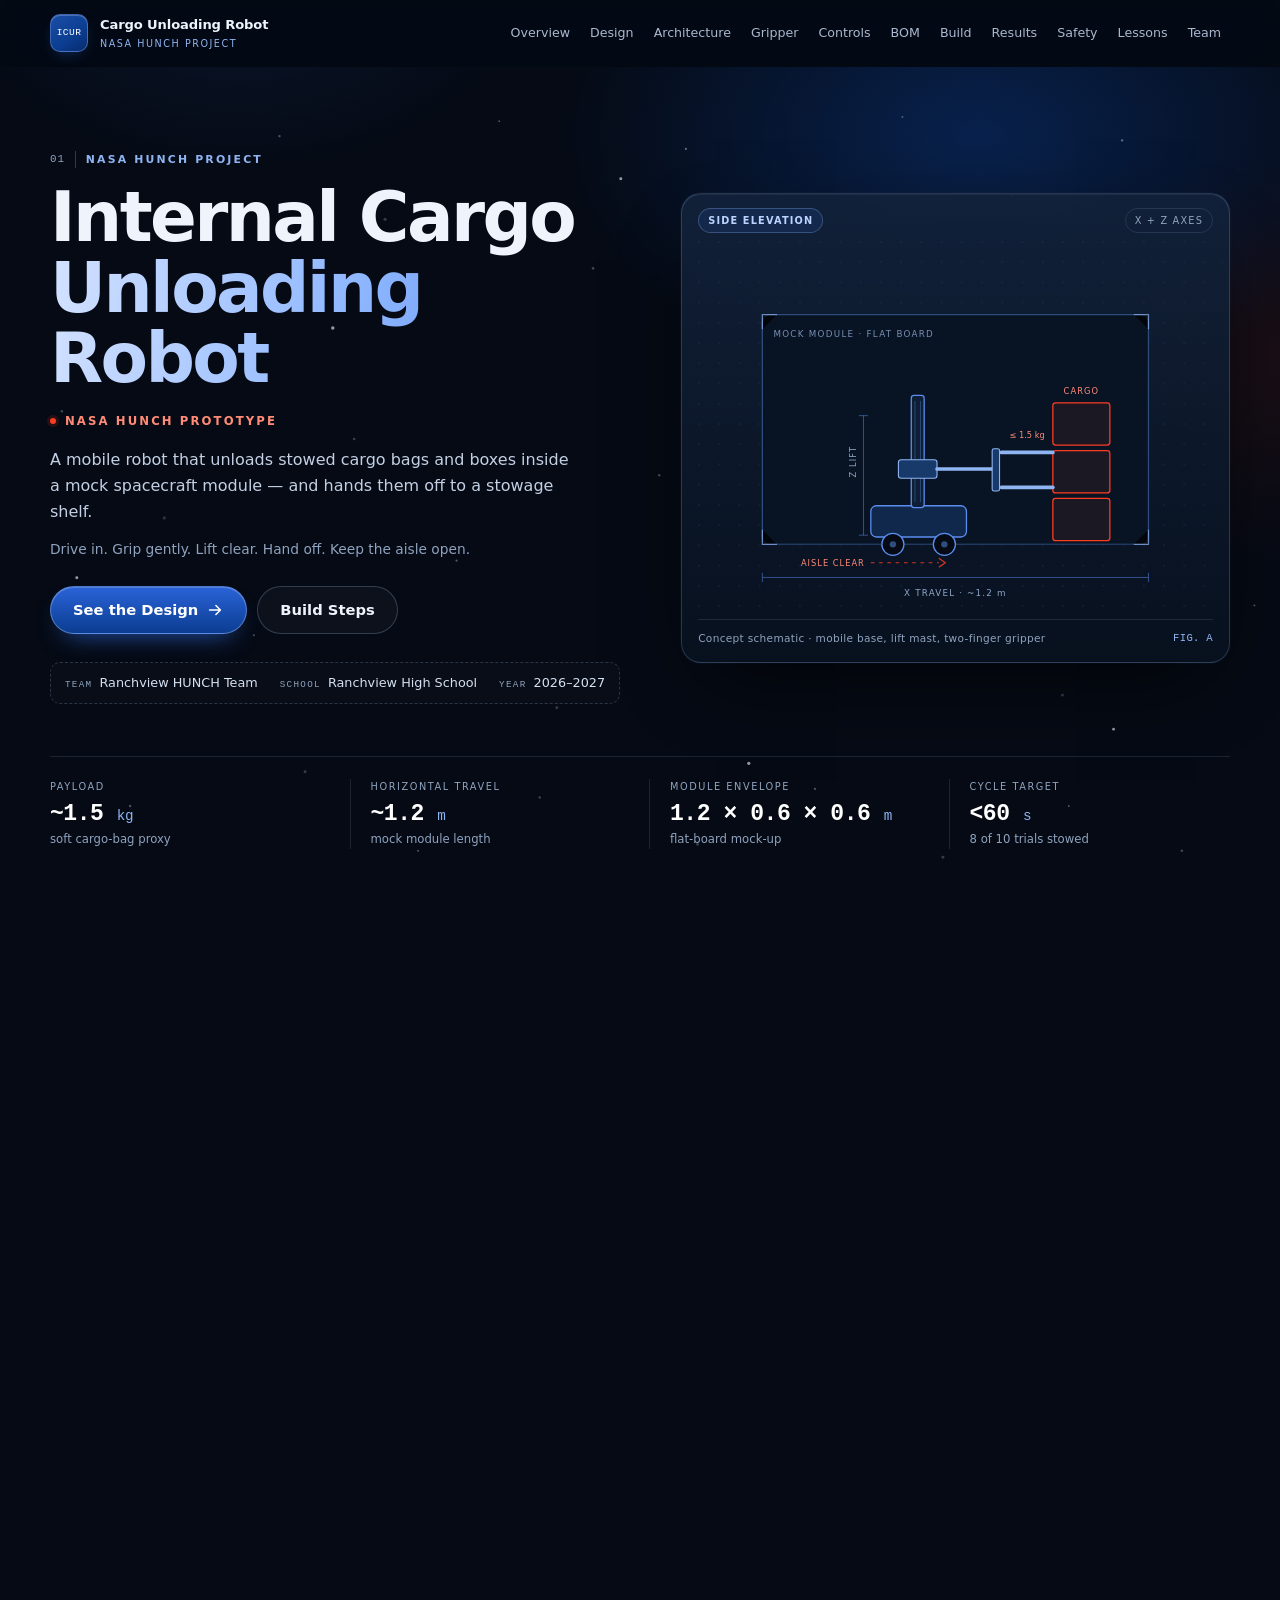
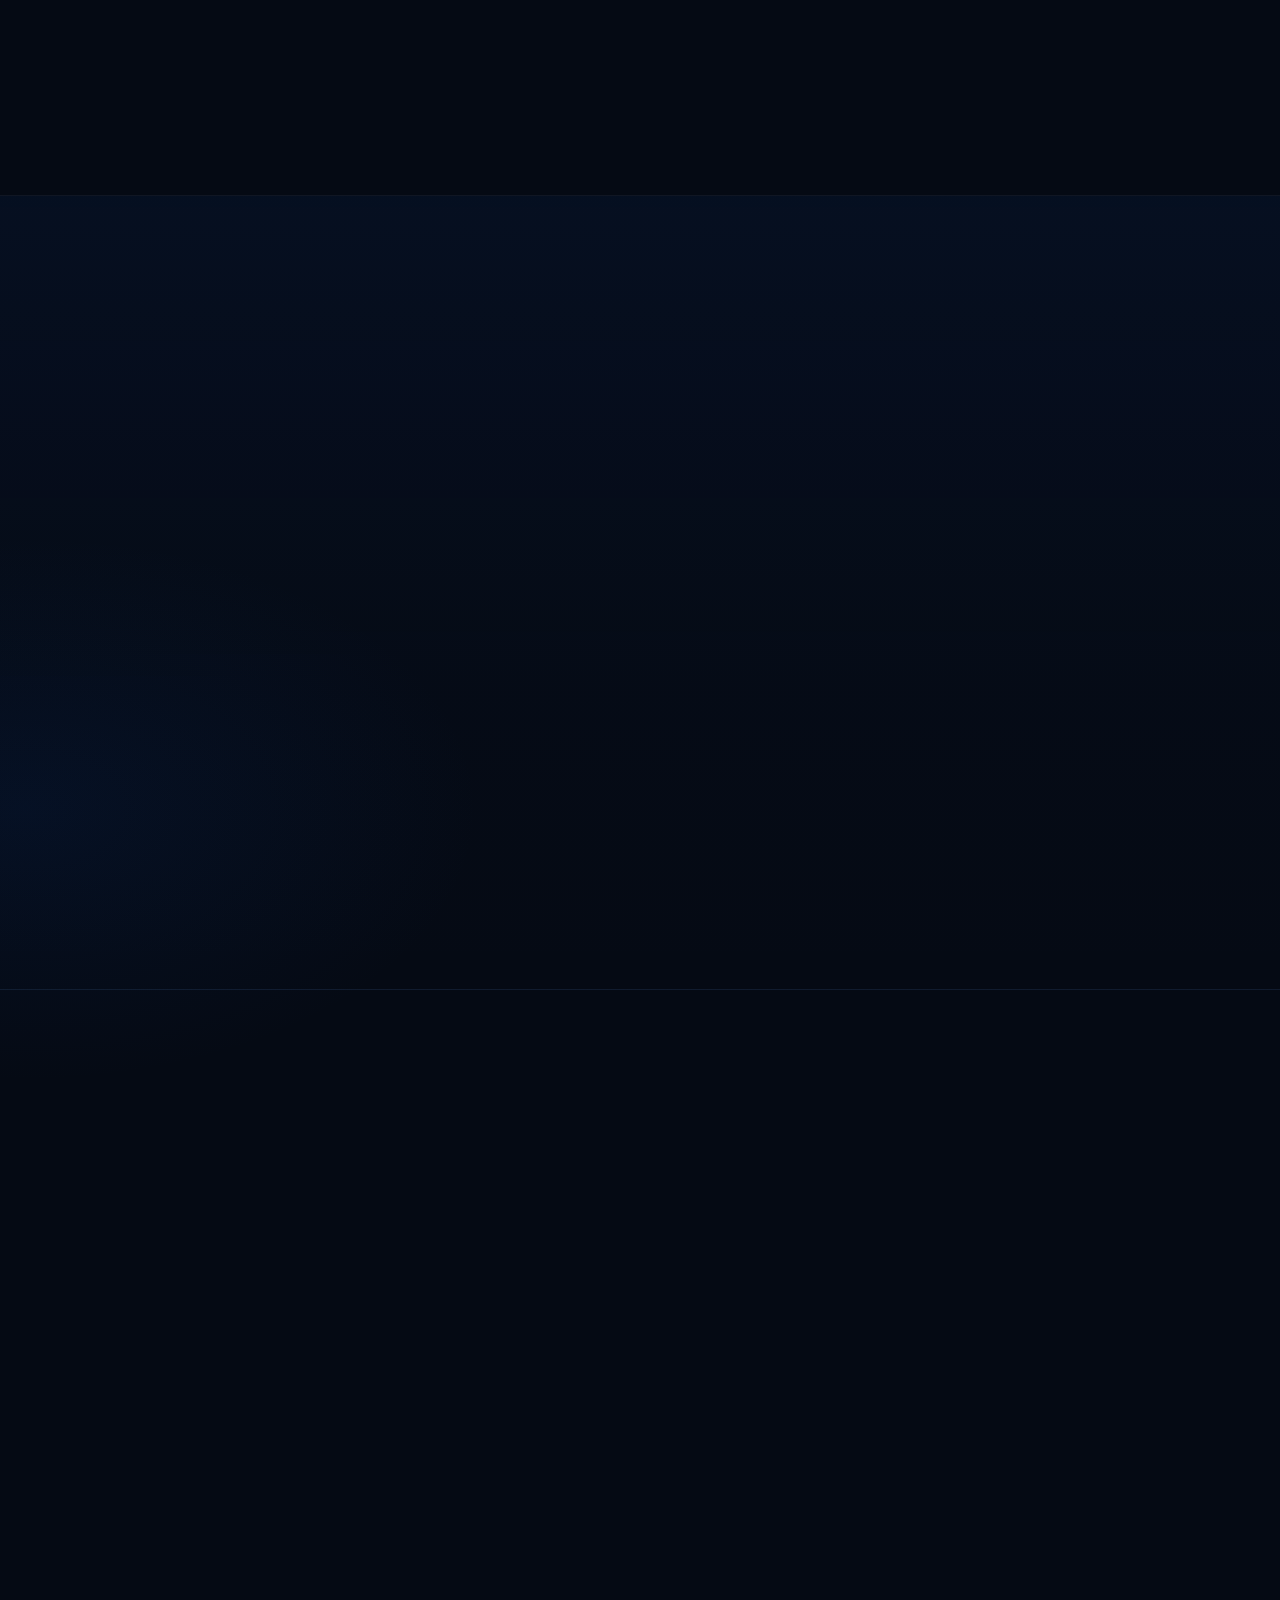
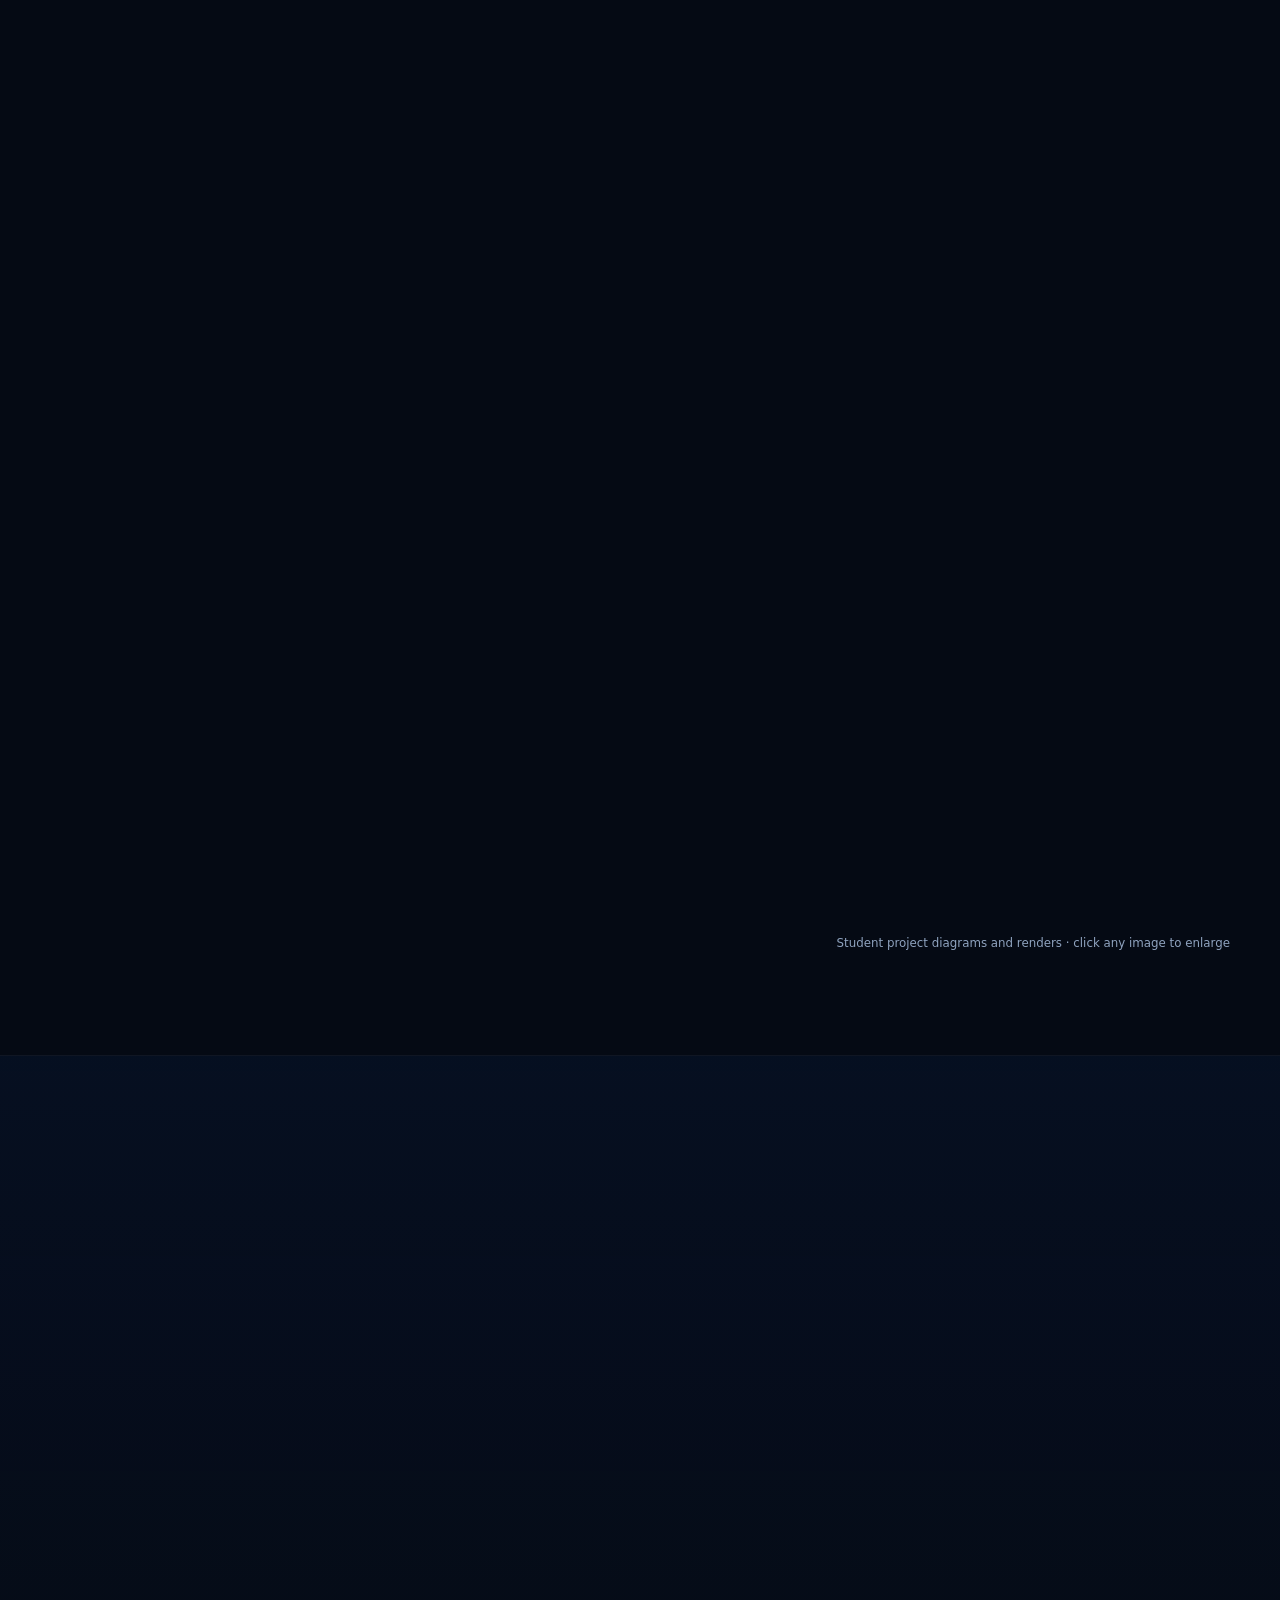
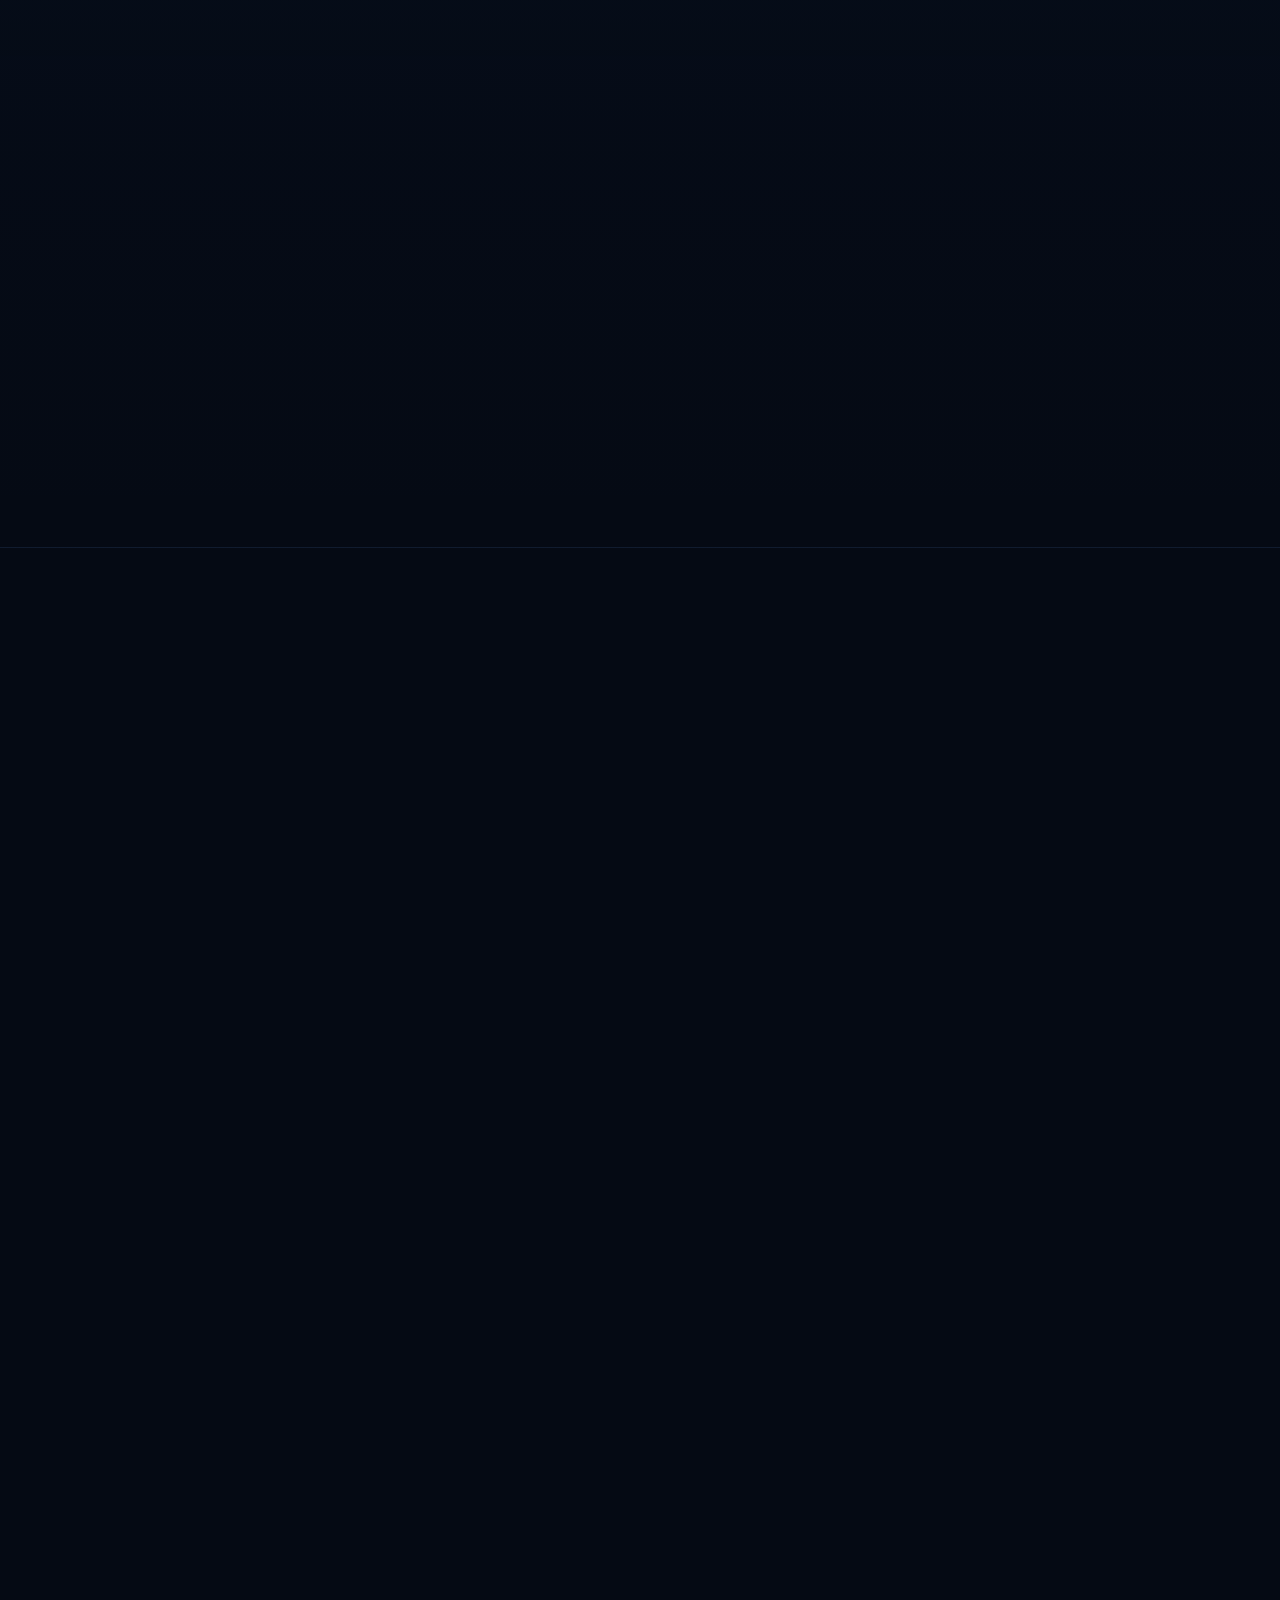
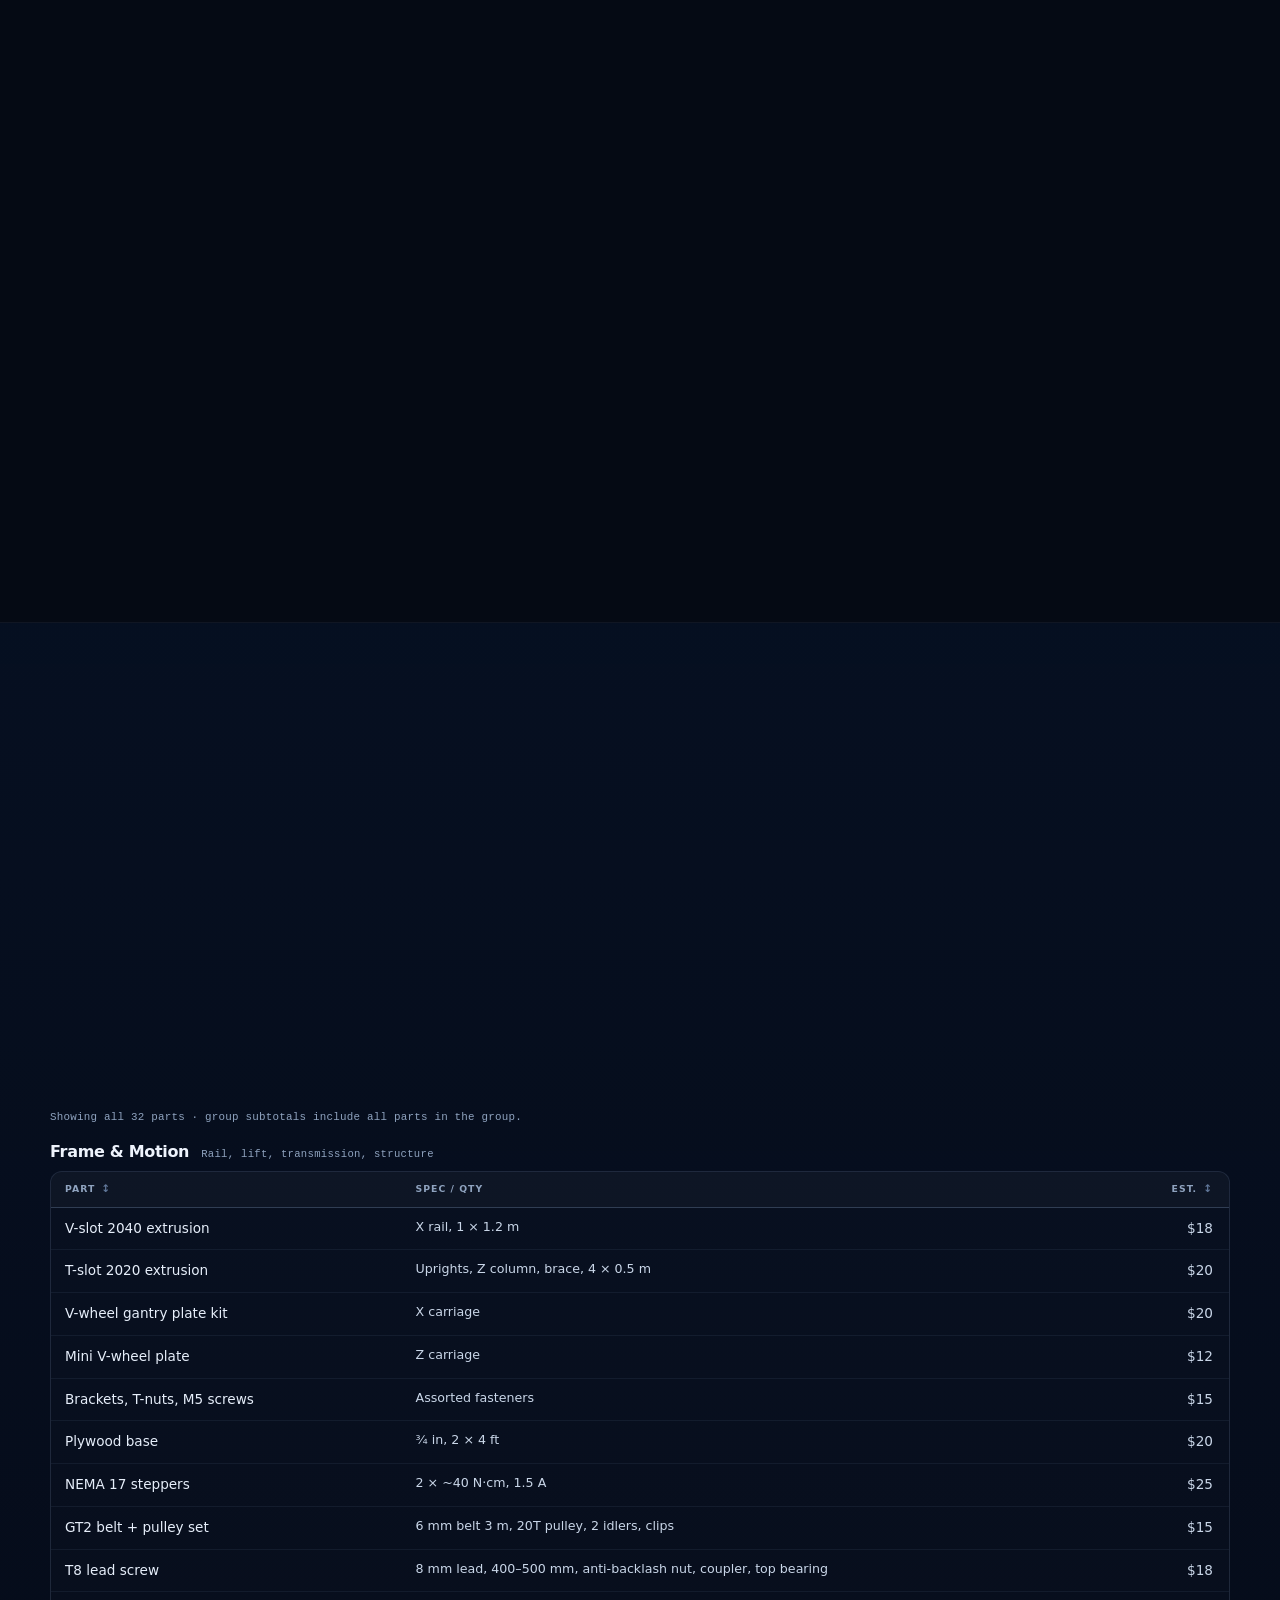
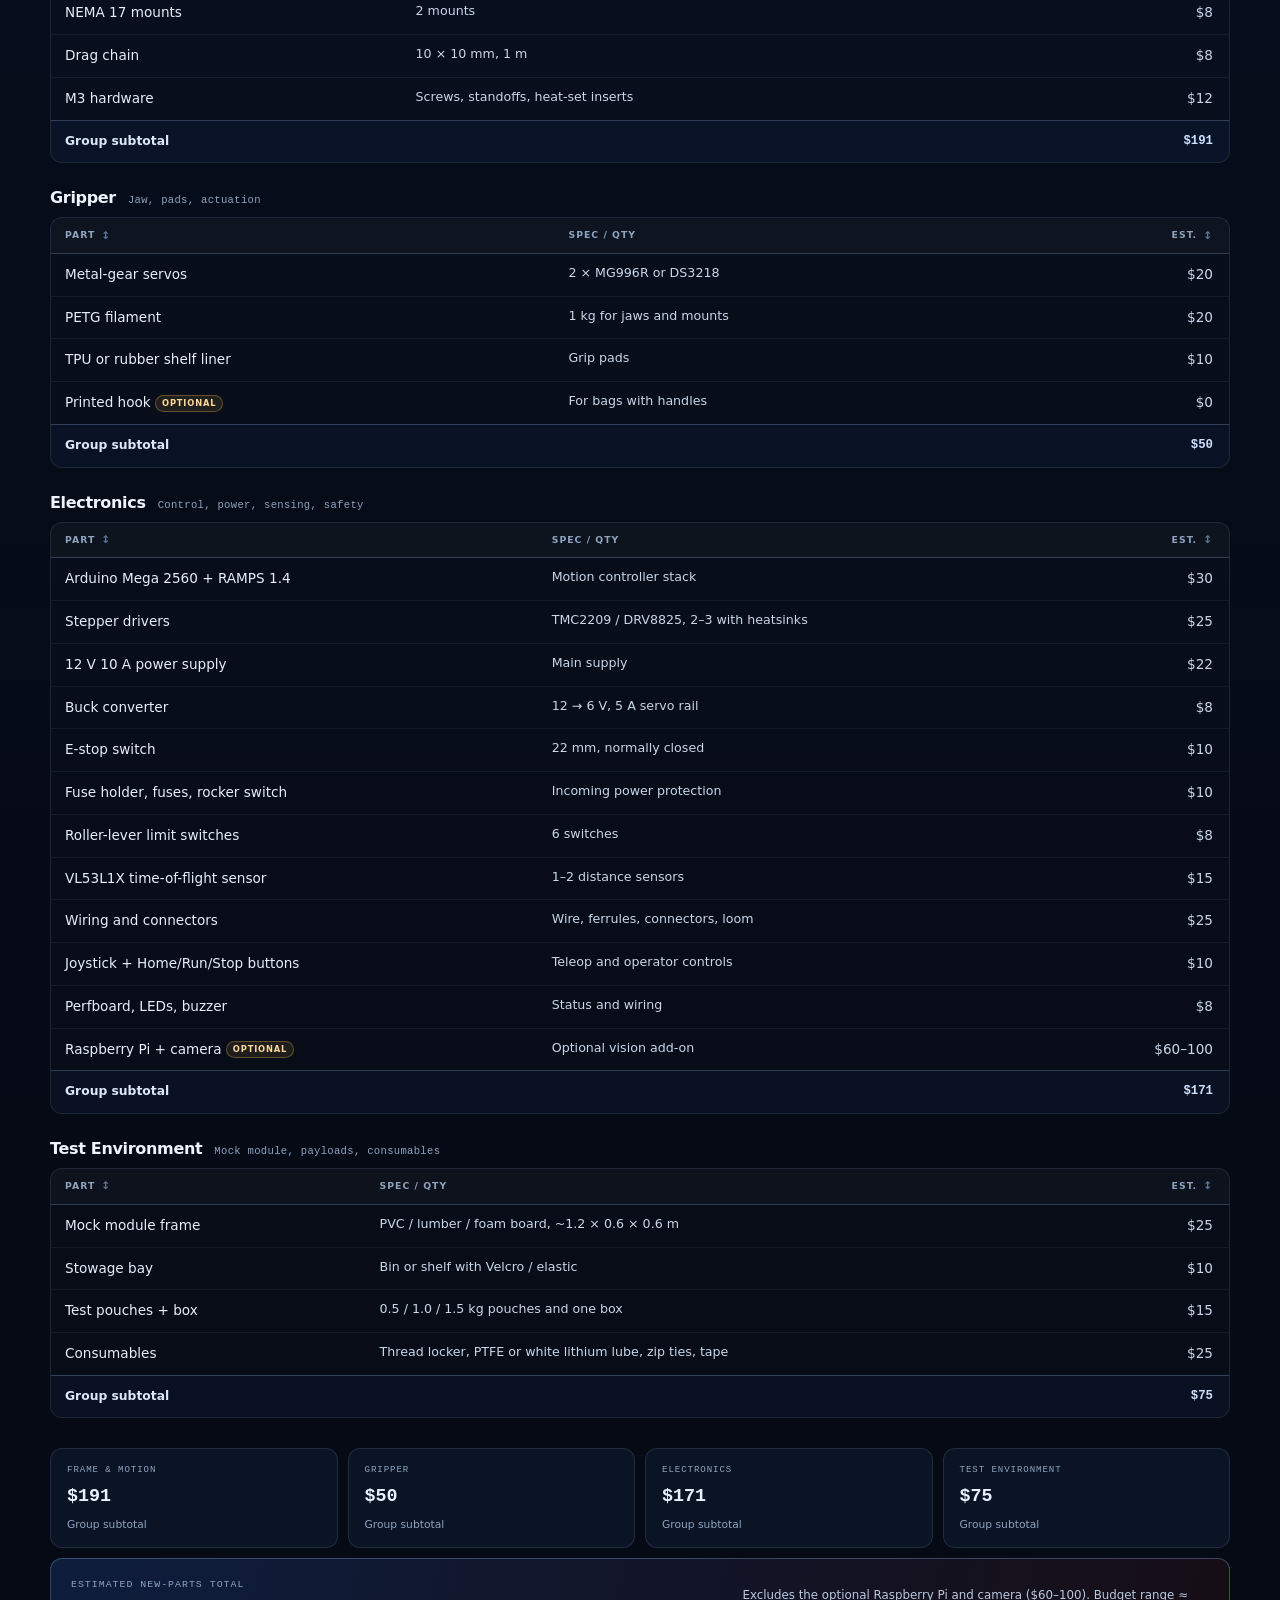
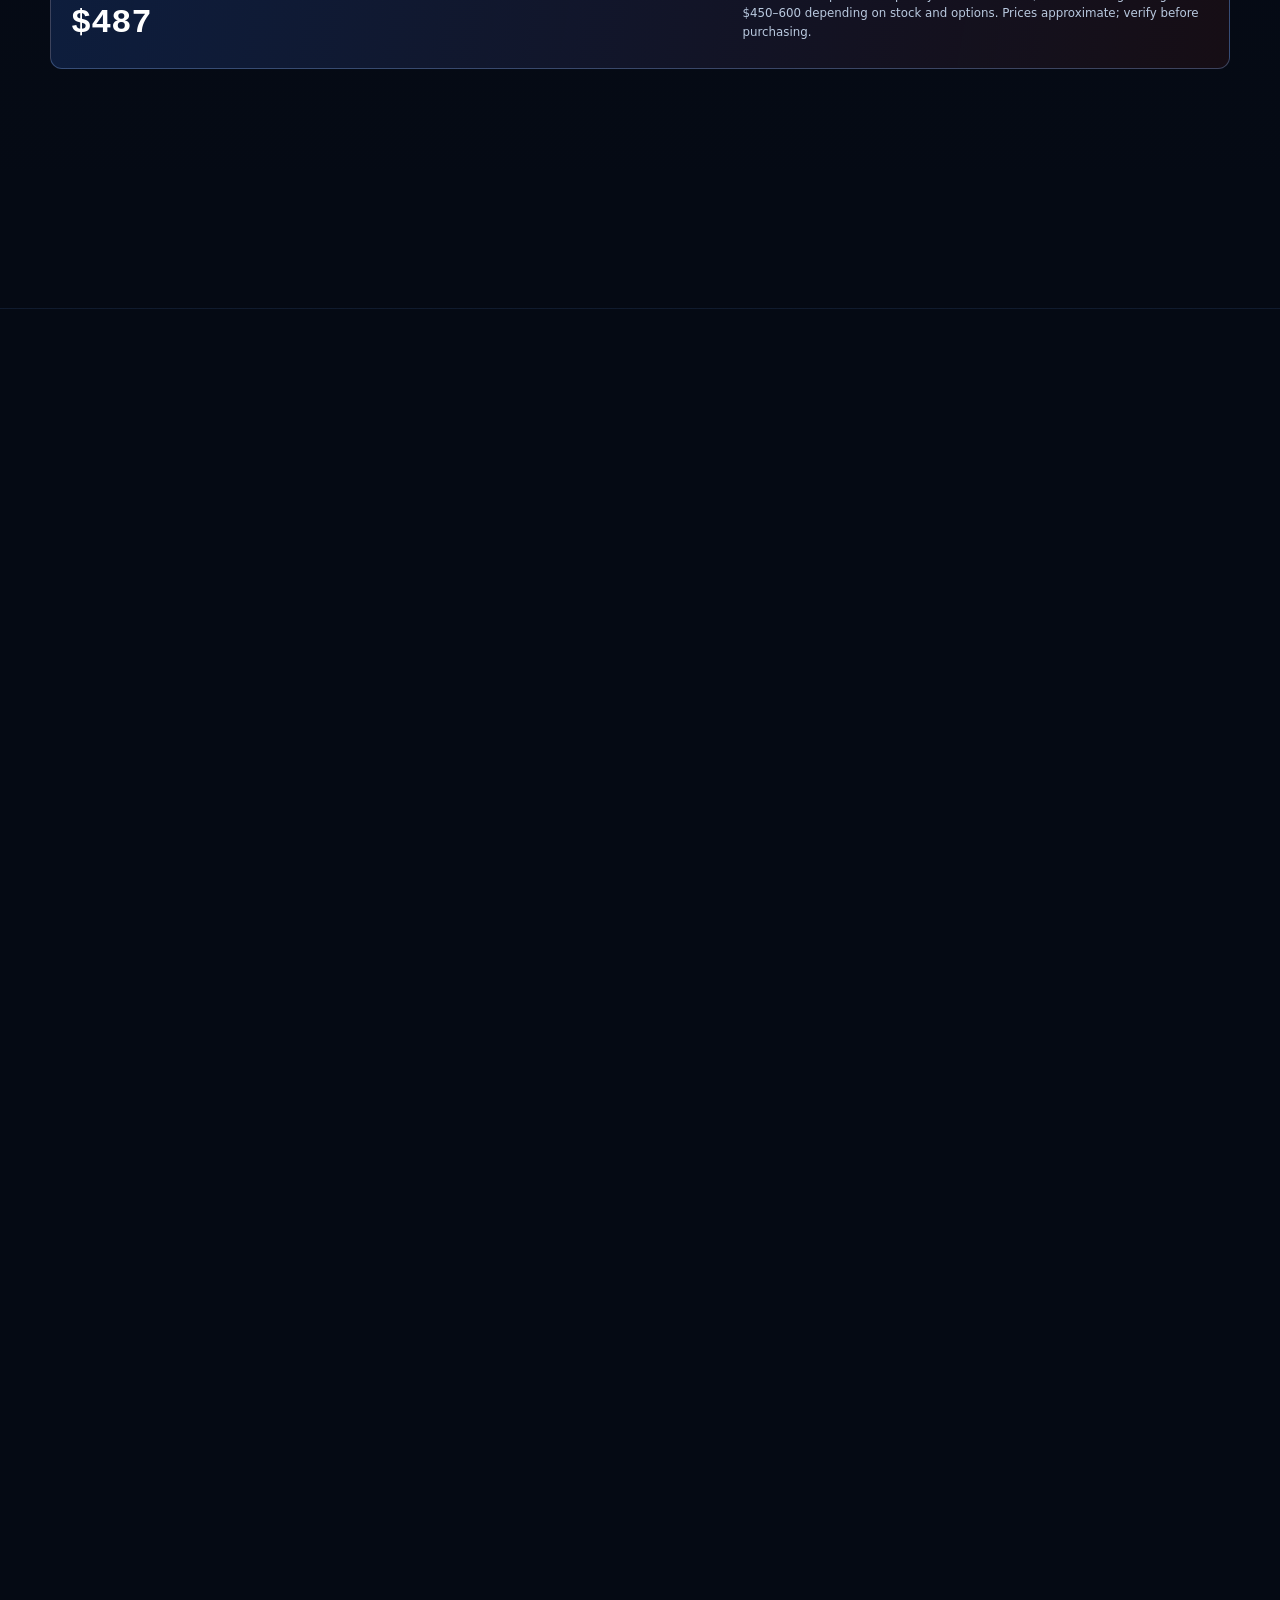
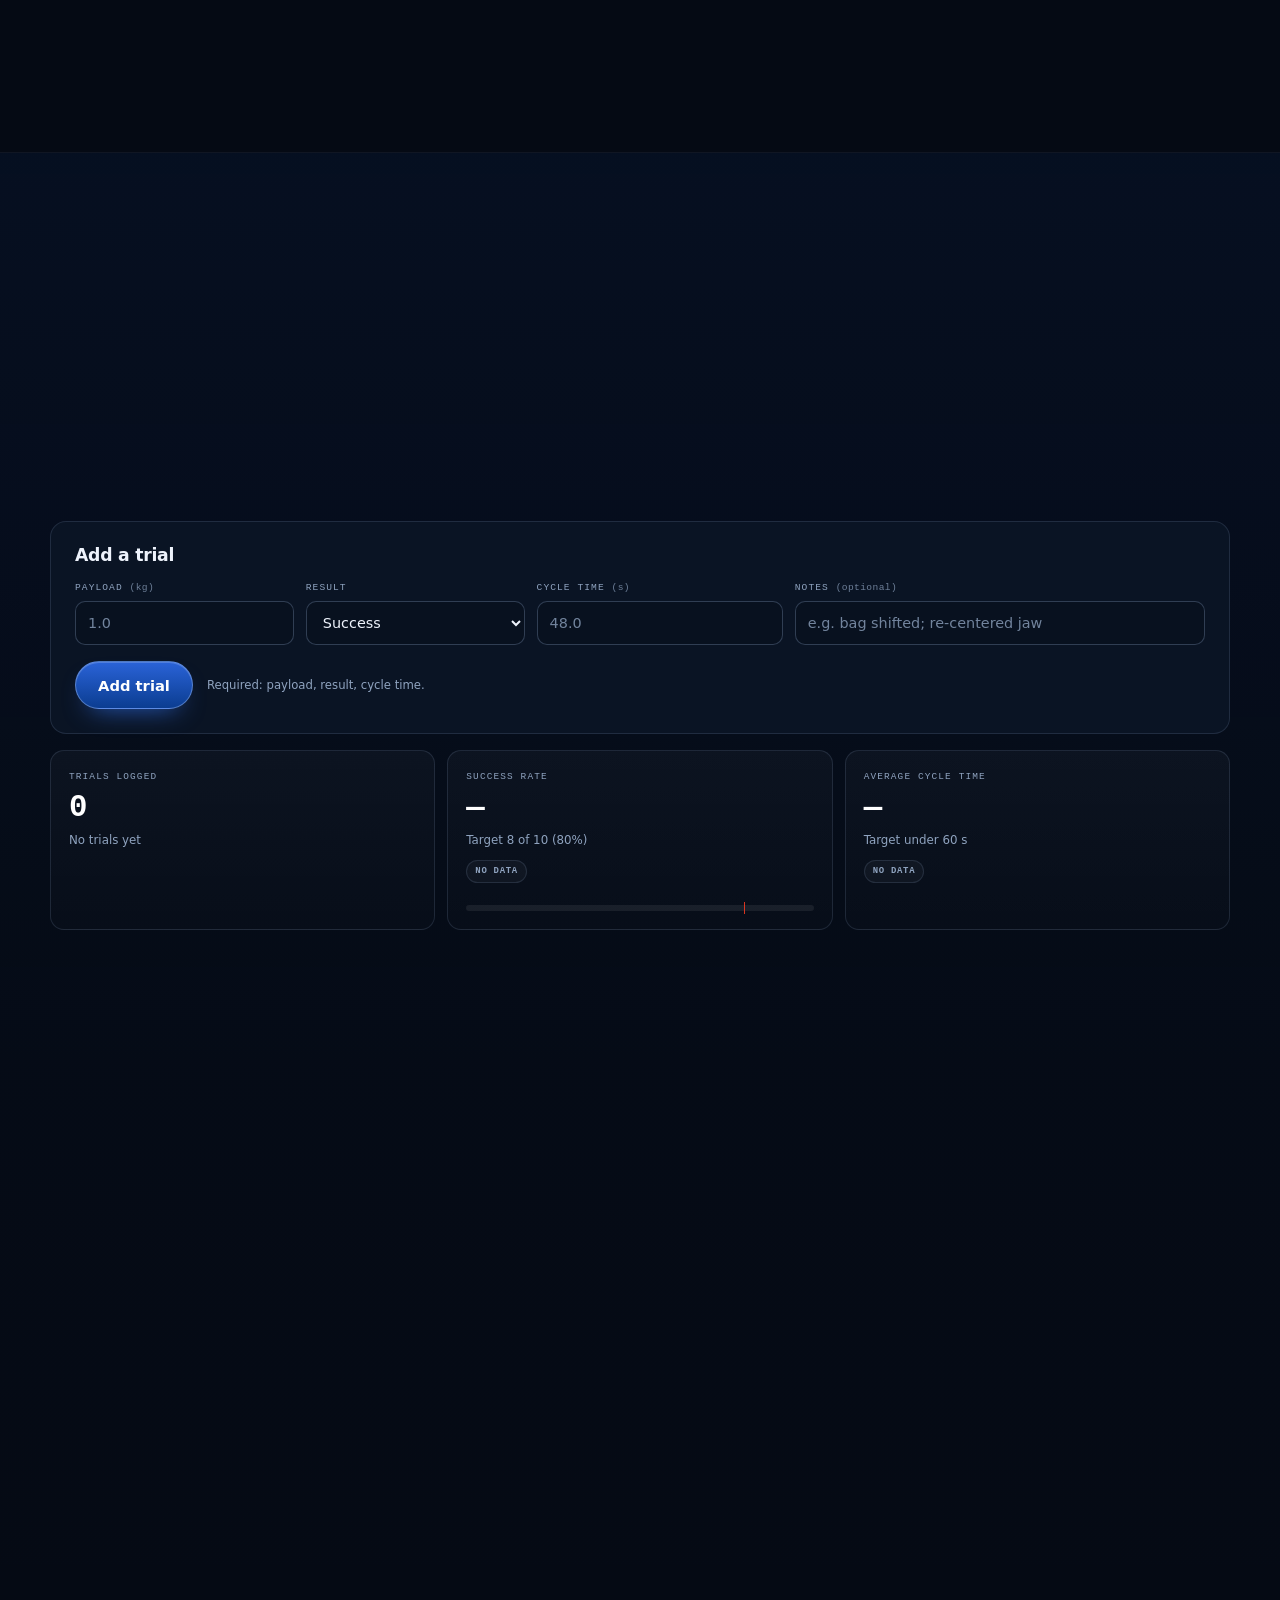
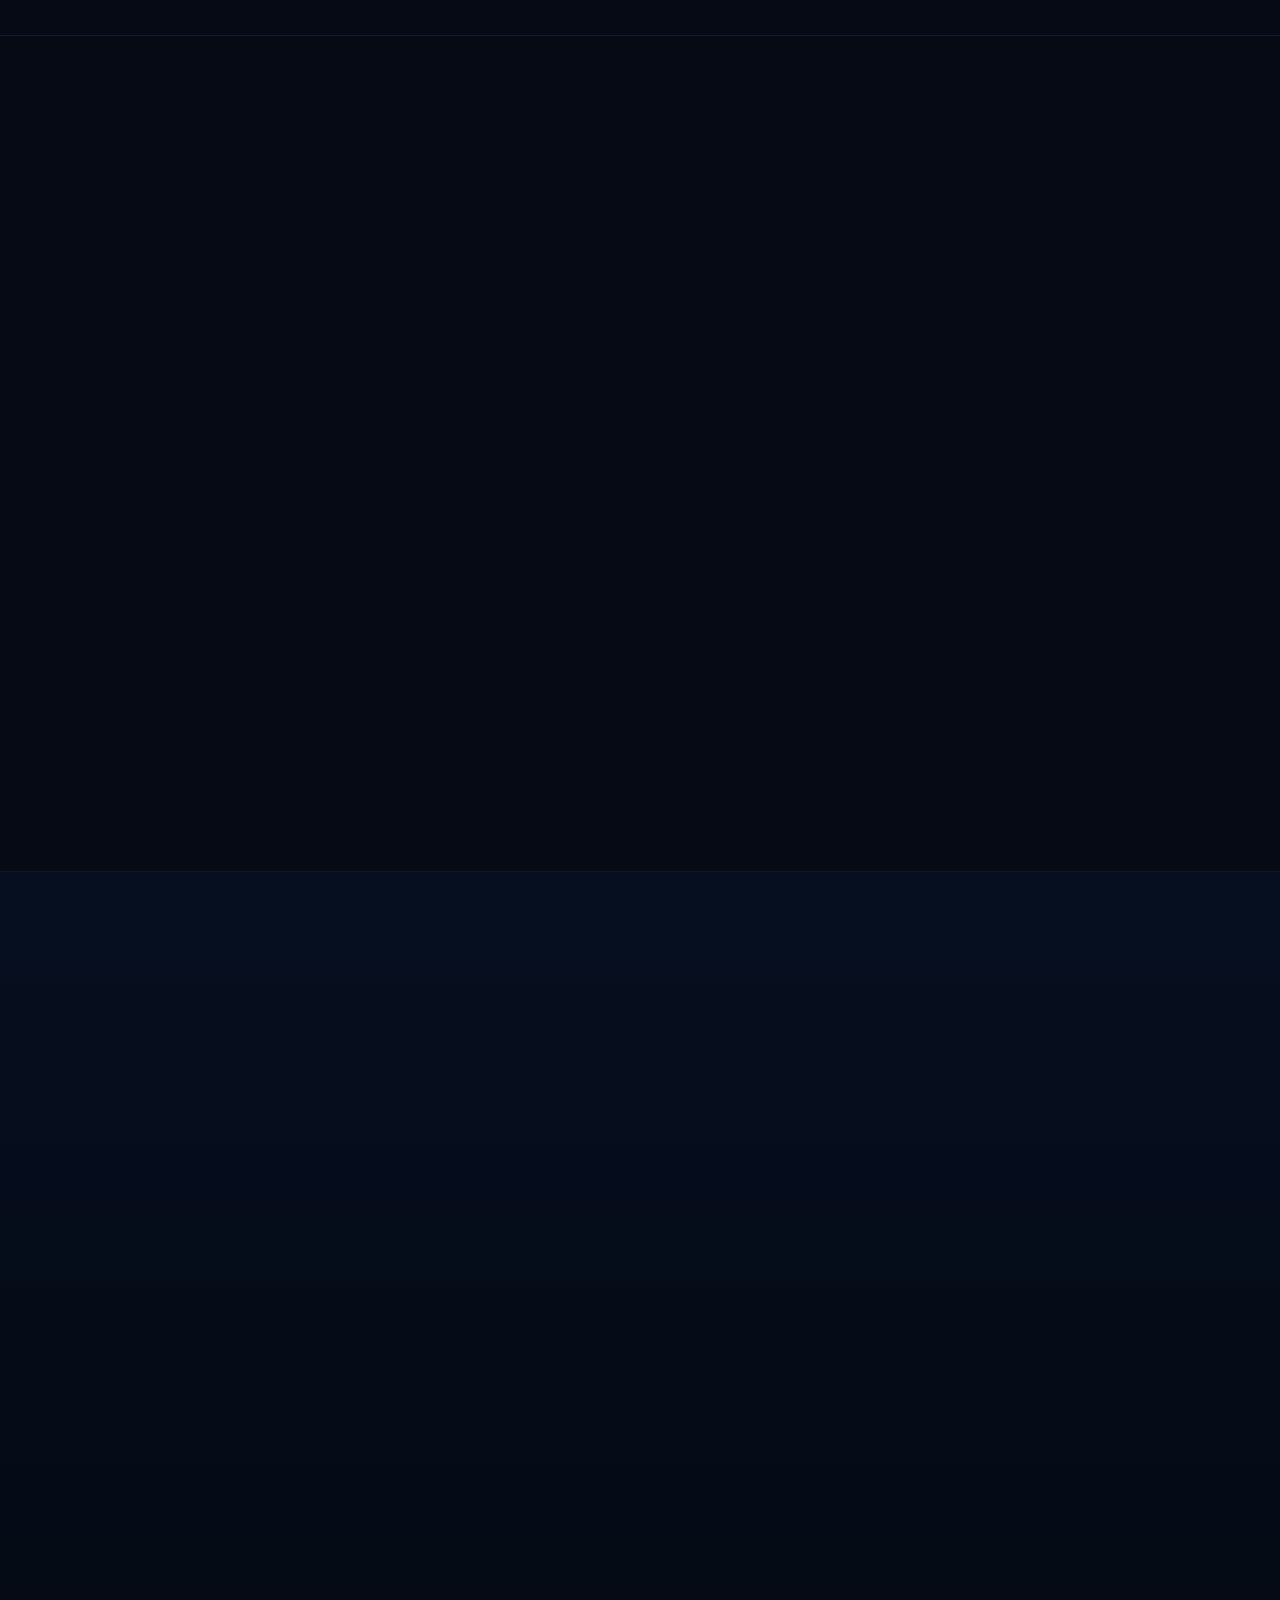
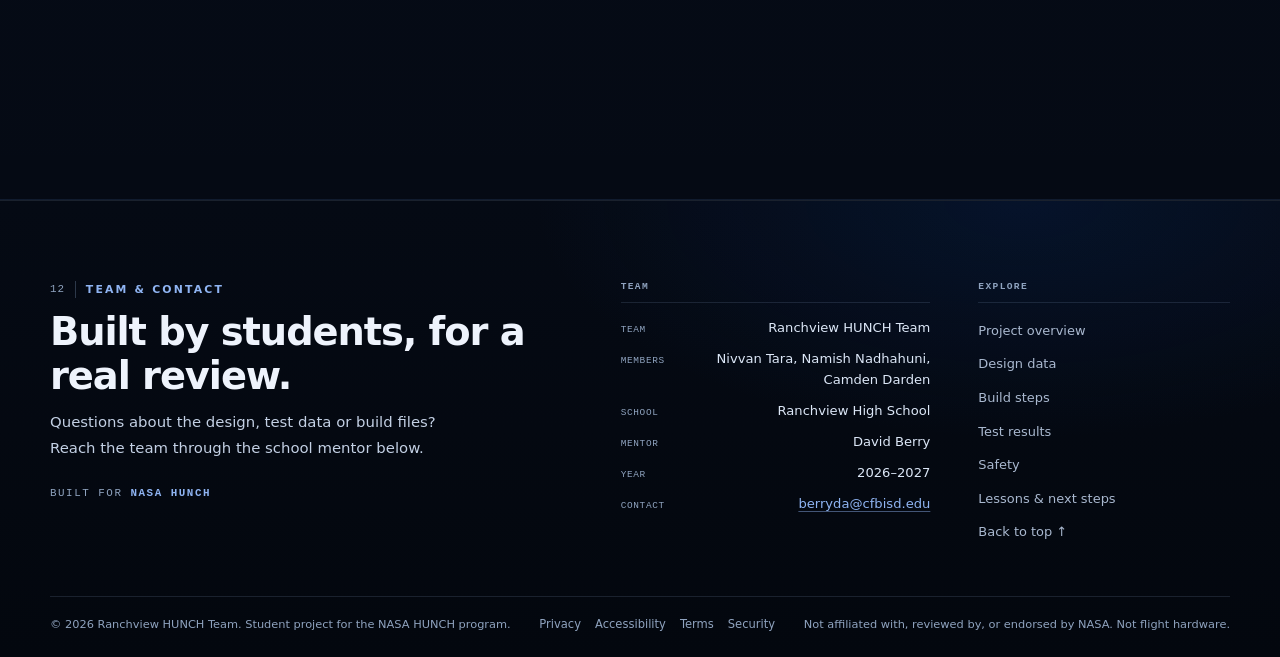
==== commit b2802686: "Update index.html" ====
--- a/index.html
+++ b/index.html
@@ -1386,7 +1386,7 @@
           <h3 class="contact-block__title">Team</h3>
           <dl class="contact-list">
             <div><dt>Team</dt><dd>Ranchview HUNCH Team</dd></div>
-            <div><dt>Members</dt><dd>Nivvan Tara, Namish N, Camden Darden</dd></div>
+            <div><dt>Members</dt><dd>Nivvan Tara, Namish Nadhahuni, Camden Darden</dd></div>
             <div><dt>School</dt><dd>Ranchview High School</dd></div>
             <div><dt>Mentor</dt><dd>David Berry</dd></div>
             <div><dt>Year</dt><dd>2026–2027</dd></div>
